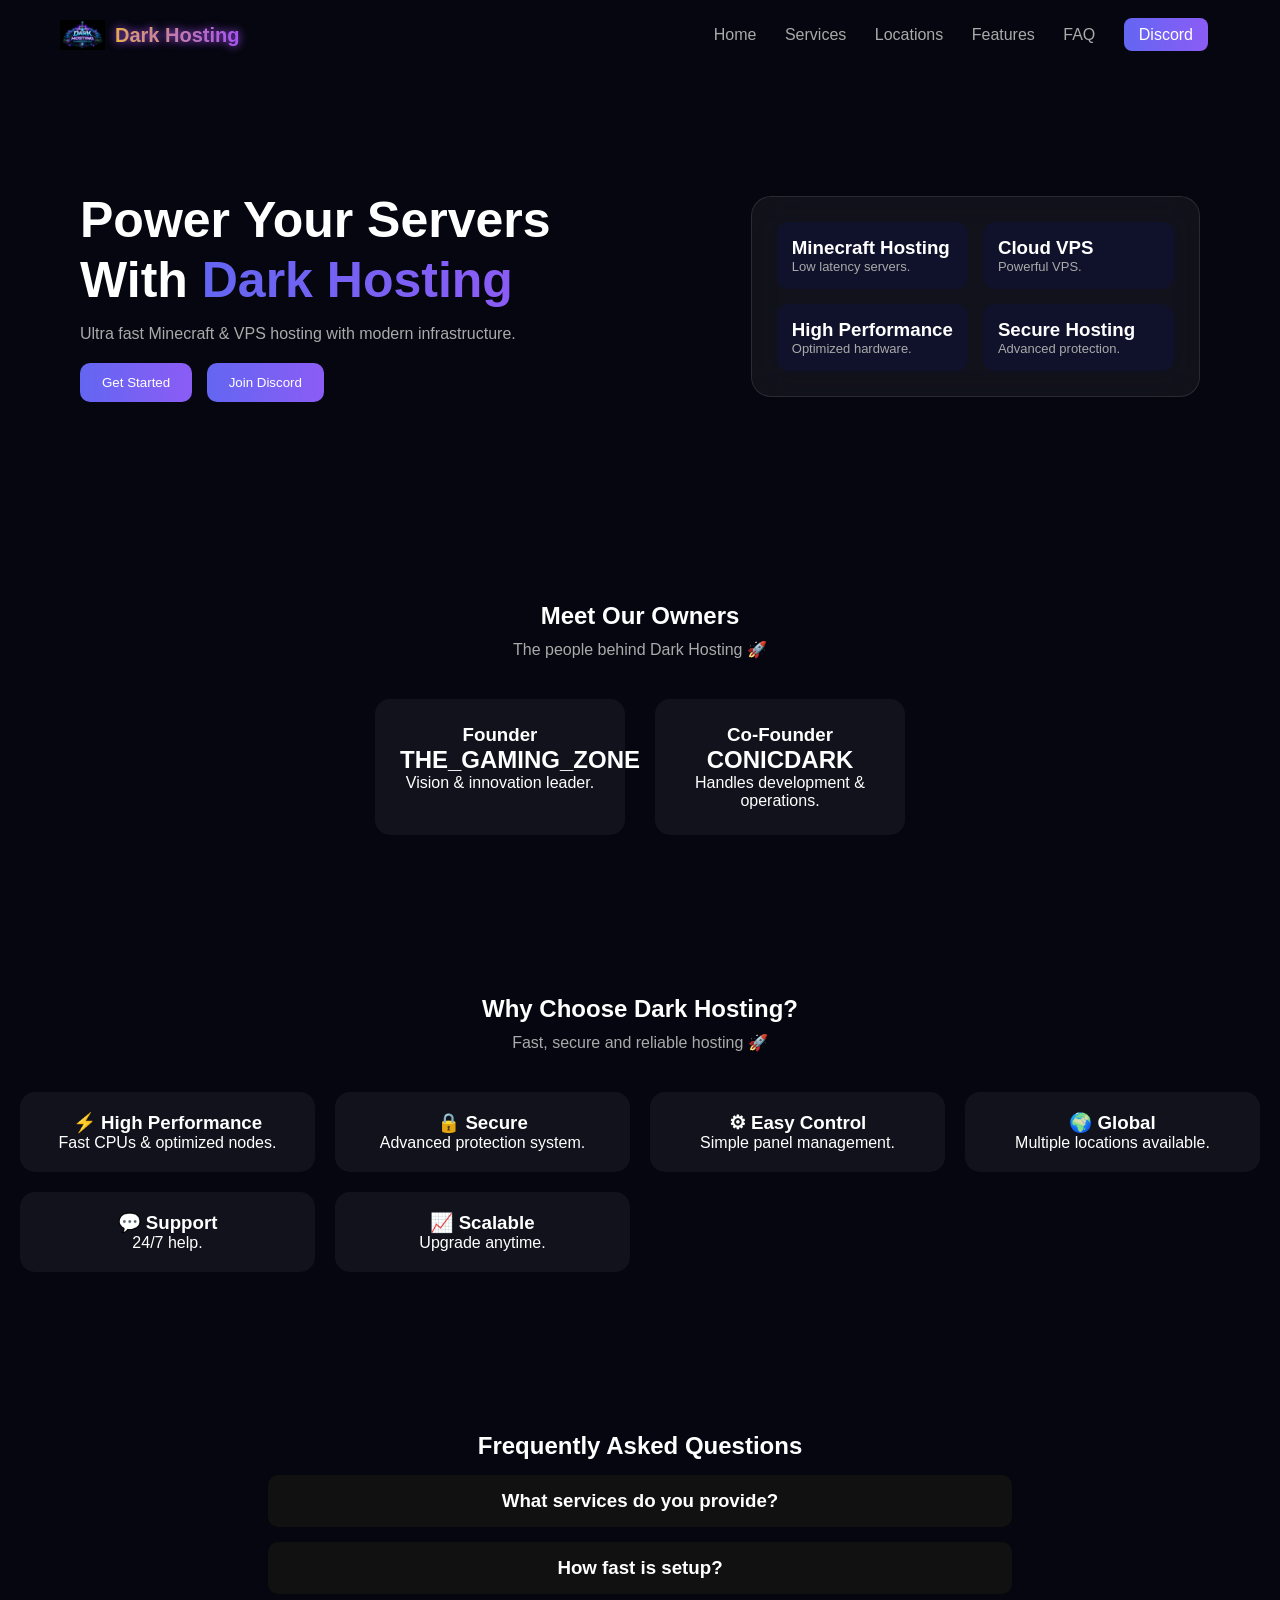
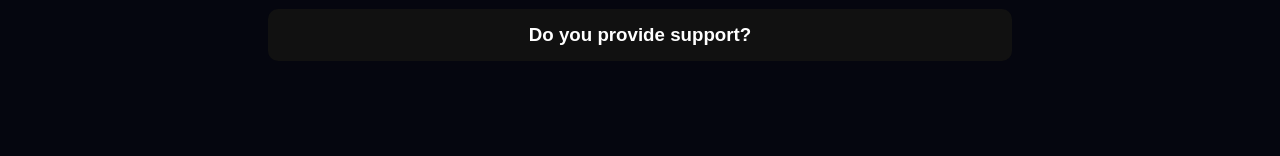
==== index.html @ d68a3a79 "Add files via upload" ====
<!DOCTYPE html>
<html lang="en">
<head>
<meta charset="UTF-8">
<meta name="viewport" content="width=device-width, initial-scale=1.0">
<title>Dark Hosting</title>

<link rel="stylesheet" href="style.css">
</head>
<body>

<div class="bg"></div>

<!-- NAVBAR -->
<header class="navbar">

  <div class="logo-box" onclick="goHome()">
    <img src="logo.png" class="logo-img">
    <span class="logo-text">Dark Hosting</span>
  </div>

  <nav>
    <a href="#">Home</a>
    <a href="services.html">Services</a>
    <a href="location.html">Locations</a>
    <a href="#features">Features</a>
    <a href="#faq">FAQ</a>
    <a href="https://discord.gg/Bnq87TZd" class="discord" target="_blank">Discord</a>
  </nav>

</header>

<!-- HERO -->
<section class="hero">

  <div class="hero-left">
    <h1>Power Your Servers<br>With <span>Dark Hosting</span></h1>
    <p>Ultra fast Minecraft & VPS hosting with modern infrastructure.</p>

    <div class="hero-buttons">
      <button class="primary">Get Started</button>
      <button class="primary" onclick="window.open('https://discord.gg/Bnq87TZd')">
  Join Discord
</button>
    </div>
  </div>

  <div class="hero-right">
    <div class="glass-card float">
      <div class="box"><h3>Minecraft Hosting</h3><p>Low latency servers.</p></div>
      <div class="box"><h3>Cloud VPS</h3><p>Powerful VPS.</p></div>
      <div class="box"><h3>High Performance</h3><p>Optimized hardware.</p></div>
      <div class="box"><h3>Secure Hosting</h3><p>Advanced protection.</p></div>
    </div>
  </div>

</section>

<!-- OWNERS -->
<section id="owners" class="owners">
  <h2>Meet Our Owners</h2>
  <p class="sub">The people behind Dark Hosting 🚀</p>

  <div class="owners-box">
    <div class="owner">
      <h3>Founder</h3>
      <h1>THE_GAMING_ZONE</h1>
      <p>Vision & innovation leader.</p>
    </div>

    <div class="owner">
      <h3>Co-Founder</h3>
      <h1>CONICDARK</h1>
      <p>Handles development & operations.</p>
    </div>
  </div>
</section>

<!-- FEATURES -->
<section id="features" class="features">
  <h2>Why Choose Dark Hosting?</h2>
  <p class="sub">Fast, secure and reliable hosting 🚀</p>

  <div class="feature-grid">
    <div class="fbox"><h3>⚡ High Performance</h3><p>Fast CPUs & optimized nodes.</p></div>
    <div class="fbox"><h3>🔒 Secure</h3><p>Advanced protection system.</p></div>
    <div class="fbox"><h3>⚙ Easy Control</h3><p>Simple panel management.</p></div>
    <div class="fbox"><h3>🌍 Global</h3><p>Multiple locations available.</p></div>
    <div class="fbox"><h3>💬 Support</h3><p>24/7 help.</p></div>
    <div class="fbox"><h3>📈 Scalable</h3><p>Upgrade anytime.</p></div>
  </div>
</section>

<!-- FAQ -->
<section id="faq" class="faq">
  <h2>Frequently Asked Questions</h2>

  <div class="faq-item" onclick="toggleFaq(this)">
    <h3>What services do you provide?</h3>
    <p>Minecraft hosting and VPS services.</p>
  </div>

  <div class="faq-item" onclick="toggleFaq(this)">
    <h3>How fast is setup?</h3>
    <p>Instant setup within seconds.</p>
  </div>

  <div class="faq-item" onclick="toggleFaq(this)">
    <h3>Do you provide support?</h3>
    <p>Yes, 24/7 support available.</p>
  </div>

</section>

<script src="script.js"></script>

</body>
</html>
---- style.css ----
*{
margin:0;
padding:0;
box-sizing:border-box;
}

body{
font-family:Inter,sans-serif;
background:#05060f;
color:white;
overflow-x:hidden;
}

/* BACKGROUND */
.bg{
position:fixed;
width:100%;
height:100%;
background:
radial-gradient(circle at 20% 30%, #6366f1),
radial-gradient(circle at 80% 20%, #8b5cf6);
filter:blur(120px);
opacity:0.3;
animation:bgMove 8s infinite alternate;
z-index:-1;
}

@keyframes bgMove{
0%{transform:translateY(0)}
100%{transform:translateY(-60px)}
}

/* NAVBAR */
.navbar{
display:flex;
justify-content:space-between;
align-items:center;
padding:20px 60px;
}

.logo-box{
display:flex;
align-items:center;
cursor:pointer;
}

.logo-img{
width:45px;
margin-right:10px;
}

.logo-text{
font-size:20px;
font-weight:700;
background:linear-gradient(90deg,#facc15,#a855f7);
-webkit-background-clip:text;
color:transparent;
text-shadow:0 0 10px #a855f7;
}

nav a{
margin:0 12px;
color:#aaa;
text-decoration:none;
transition:0.3s;
}

nav a:hover{
color:white;
}

.discord{
background:linear-gradient(90deg,#6366f1,#8b5cf6);
padding:8px 15px;
border-radius:8px;
color:white;
}

/* HERO */
.hero{
display:flex;
justify-content:space-between;
align-items:center;
padding:120px 80px;
gap:40px;
}

.hero-left{
max-width:500px;
}

.hero-left h1{
font-size:50px;
line-height:1.2;
}

.hero-left span{
background:linear-gradient(90deg,#6366f1,#8b5cf6);
-webkit-background-clip:text;
color:transparent;
}

.hero-left p{
margin:15px 0;
color:#aaa;
}

/* BUTTONS */
.hero-buttons{
margin-top:20px;
}

.primary{
background:linear-gradient(90deg,#6366f1,#8b5cf6);
border:none;
padding:12px 22px;
border-radius:10px;
margin-right:10px;
color:white;
cursor:pointer;
transition:0.3s;
}

.primary:hover{
transform:scale(1.05);
box-shadow:0 0 15px #6366f1;
}

.secondary{
border:1px solid #444;
padding:12px 22px;
border-radius:10px;
background:none;
color:white;
cursor:pointer;
}

/* GLASS CARD */
.hero-right{
display:flex;
justify-content:center;
}

.glass-card{
display:grid;
grid-template-columns:1fr 1fr;
gap:15px;
background:rgba(255,255,255,0.05);
backdrop-filter:blur(20px);
padding:25px;
border-radius:20px;
border:1px solid rgba(255,255,255,0.1);
}

/* FLOAT */
.float{
animation:float 4s ease-in-out infinite;
}

@keyframes float{
0%{transform:translateY(0)}
50%{transform:translateY(-15px)}
100%{transform:translateY(0)}
}

/* BOX */
.box{
background:#0f122a;
padding:15px;
border-radius:12px;
transition:0.3s;
}

.box:hover{
transform:translateY(-5px) scale(1.05);
box-shadow:0 0 20px rgba(99,102,241,0.4);
}

.box p{
font-size:13px;
color:#aaa;
}

/* OWNERS */
.owners{
text-align:center;
padding:80px 20px;
}

.sub{
color:#aaa;
margin-top:10px;
}

.owners-box{
display:flex;
justify-content:center;
gap:30px;
margin-top:40px;
flex-wrap:wrap;
}

.owner{
background:rgba(255,255,255,0.05);
padding:25px;
border-radius:15px;
width:250px;
transition:0.3s;
}

.owner:hover{
transform:translateY(-8px);
box-shadow:0 0 20px #6366f1;
}

/* FEATURES */
.features{
text-align:center;
padding:80px 20px;
}

.feature-grid{
display:grid;
grid-template-columns:repeat(auto-fit,minmax(250px,1fr));
gap:20px;
margin-top:40px;
}

.fbox{
background:rgba(255,255,255,0.05);
padding:20px;
border-radius:15px;
transition:0.3s;
}

.fbox:hover{
transform:translateY(-5px);
box-shadow:0 0 20px #6366f1;
}

/* FAQ */
.faq{
text-align:center;
padding:80px 20px;
}

.faq-item{
background:#111;
margin:15px auto;
padding:15px;
width:60%;
border-radius:10px;
cursor:pointer;
transition:0.3s;
}

.faq-item:hover{
background:#1a1a2e;
}

.faq-item p{
display:none;
margin-top:10px;
color:#aaa;
}

/* PRICING */
.pricing{
text-align:center;
padding:80px 20px;
}

.pricing-grid{
display:grid;
grid-template-columns:repeat(auto-fit,minmax(220px,1fr));
gap:20px;
margin-top:40px;
}

.plan{
background:rgba(255,255,255,0.05);
padding:25px;
border-radius:15px;
transition:0.3s;
}

.plan:hover{
transform:translateY(-8px);
box-shadow:0 0 25px #6366f1;
}

.plan h1{
margin:10px 0;
}

.plan ul{
list-style:none;
margin:15px 0;
}

.plan li{
margin:6px 0;
color:#aaa;
}

.popular{
border:2px solid #6366f1;
}
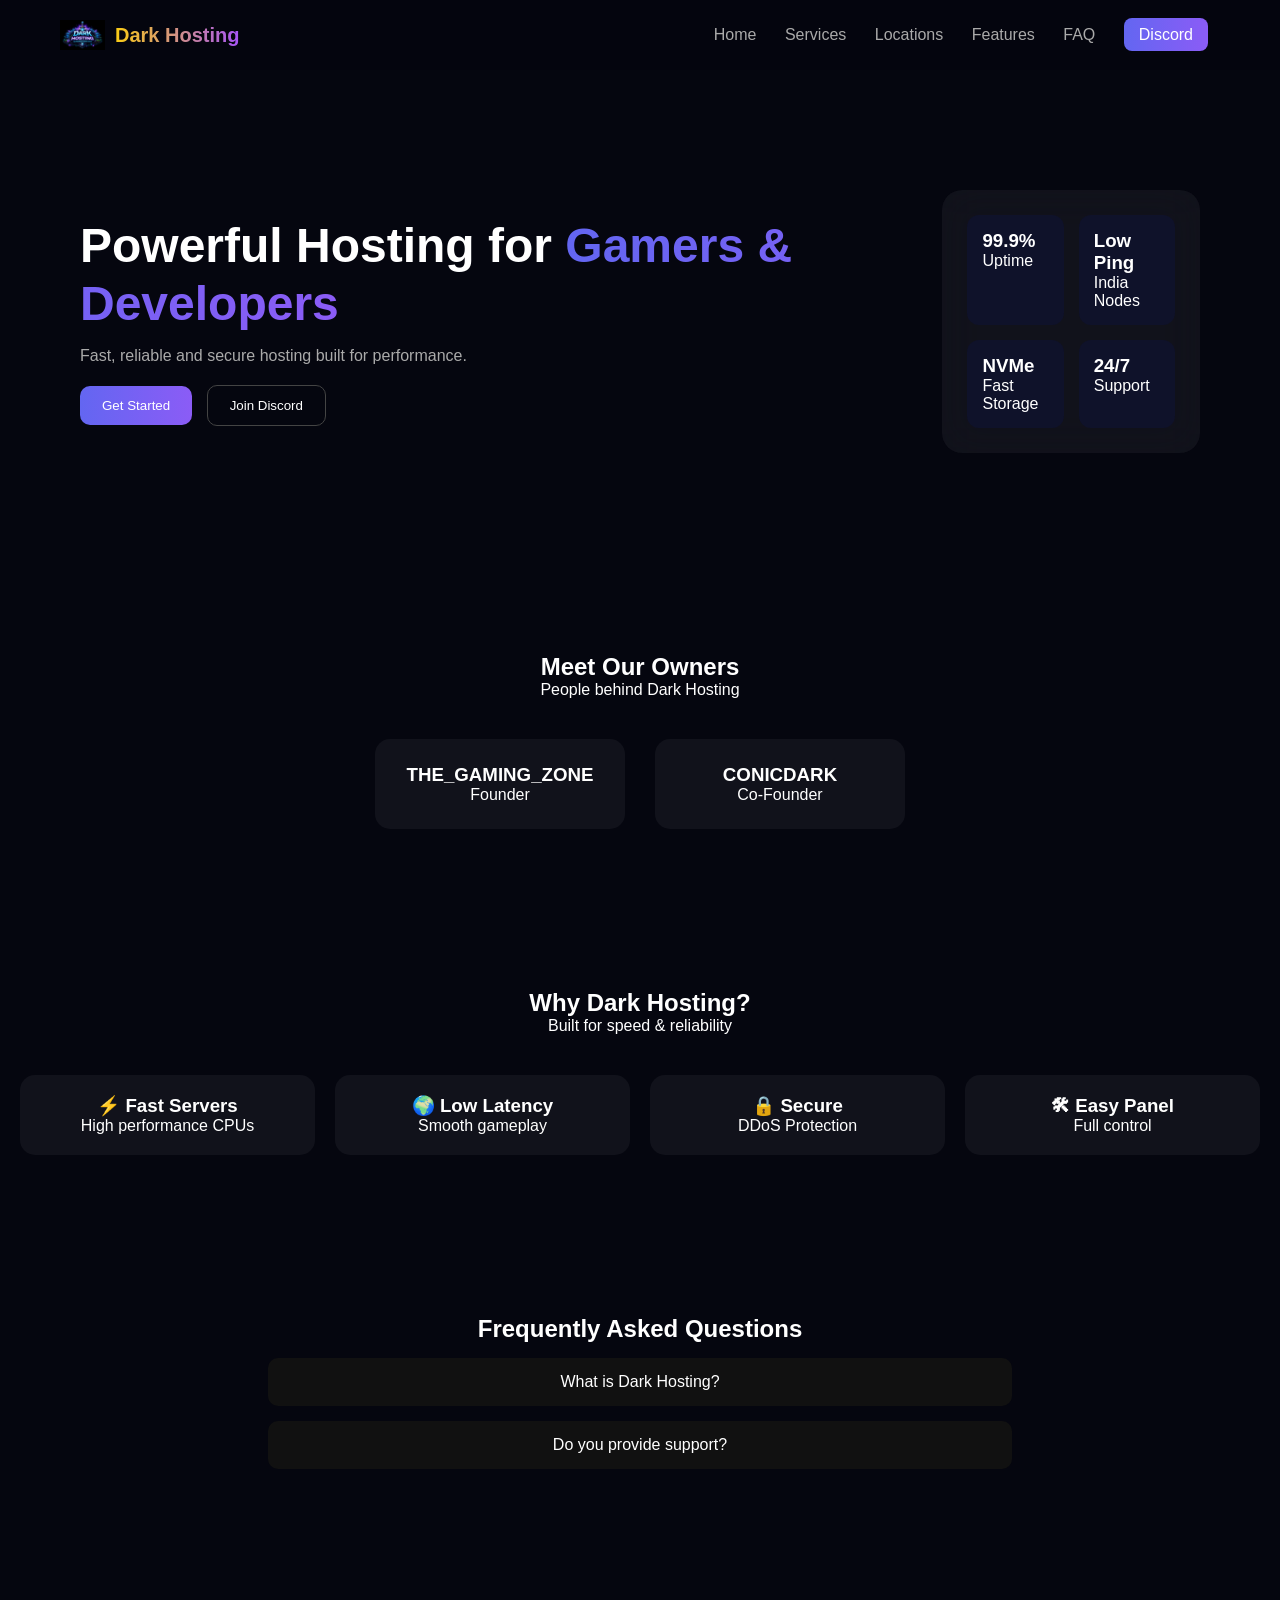
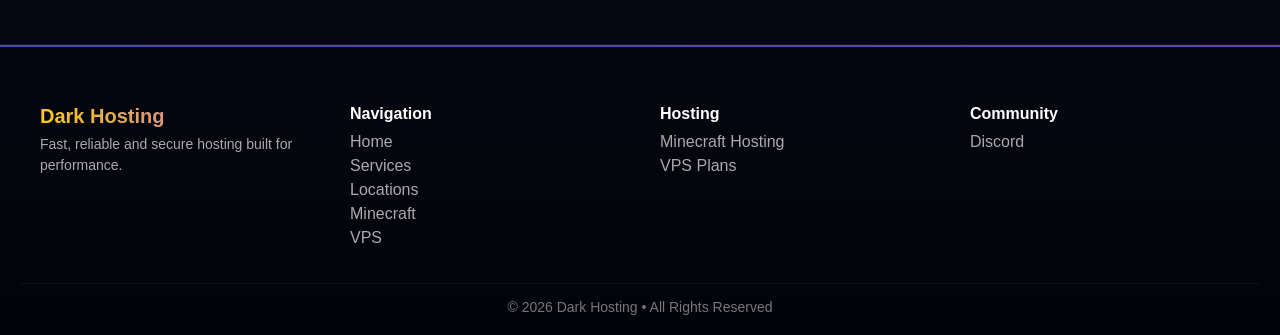
==== commit 61c90d53: "Add files via upload" ====
--- a/index.html
+++ b/index.html
@@ -6,6 +6,111 @@
 <title>Dark Hosting</title>
 
 <link rel="stylesheet" href="style.css">
+
+<style>
+
+/* NAVBAR FIX + BLUR */
+.navbar{
+position:sticky;
+top:0;
+backdrop-filter:blur(10px);
+background:rgba(5,6,15,0.7);
+z-index:1000;
+}
+
+/* HERO EXTRA */
+.hero-left h1{
+animation:fadeUp 1s ease forwards;
+}
+
+.hero-left p{
+animation:fadeUp 1.3s ease forwards;
+}
+
+/* BUTTON ANIMATION */
+.primary:hover{
+transform:translateY(-3px) scale(1.05);
+box-shadow:0 0 25px #6366f1;
+}
+
+/* SCROLL ANIMATION */
+.reveal{
+opacity:0;
+transform:translateY(60px);
+transition:all 0.8s ease;
+}
+
+.reveal.show{
+opacity:1;
+transform:translateY(0);
+}
+
+/* CARD HOVER */
+.owner, .fbox{
+transition:0.4s;
+}
+
+.owner:hover, .fbox:hover{
+transform:translateY(-10px) scale(1.03);
+box-shadow:0 0 30px #6366f1;
+}
+
+/* FADE KEYFRAME */
+@keyframes fadeUp{
+from{opacity:0;transform:translateY(40px)}
+to{opacity:1;transform:translateY(0)}
+}
+
+/* ===== FOOTER (NEW FIXED) ===== */
+.footer{
+margin-top:80px;
+padding:60px 20px 20px;
+background:linear-gradient(180deg,#05060f,#02030a);
+border-top:1px solid rgba(255,255,255,0.08);
+}
+
+.footer-container{
+max-width:1200px;
+margin:0 auto;
+display:grid;
+grid-template-columns:repeat(auto-fit,minmax(220px,1fr));
+gap:40px;
+}
+
+.footer-box h3{
+margin-bottom:10px;
+}
+
+.footer-box p{
+color:#aaa;
+font-size:14px;
+margin:6px 0;
+}
+
+.footer-box a{
+display:block;
+color:#aaa;
+text-decoration:none;
+margin:6px 0;
+transition:0.3s;
+}
+
+.footer-box a:hover{
+color:white;
+transform:translateX(5px);
+}
+
+.footer-bottom{
+text-align:center;
+margin-top:30px;
+padding-top:15px;
+border-top:1px solid rgba(255,255,255,0.05);
+color:#777;
+font-size:14px;
+}
+
+</style>
+
 </head>
 <body>
 
@@ -13,8 +118,7 @@
 
 <!-- NAVBAR -->
 <header class="navbar">
-
-  <div class="logo-box" onclick="goHome()">
+  <div class="logo-box" onclick="location.reload()">
     <img src="logo.png" class="logo-img">
     <span class="logo-text">Dark Hosting</span>
   </div>
@@ -27,92 +131,142 @@
     <a href="#faq">FAQ</a>
     <a href="https://discord.gg/Bnq87TZd" class="discord" target="_blank">Discord</a>
   </nav>
-
 </header>
 
 <!-- HERO -->
-<section class="hero">
+<section class="hero reveal">
 
   <div class="hero-left">
-    <h1>Power Your Servers<br>With <span>Dark Hosting</span></h1>
-    <p>Ultra fast Minecraft & VPS hosting with modern infrastructure.</p>
+    <h1>Powerful Hosting for <span>Gamers & Developers</span></h1>
+    <p>Fast, reliable and secure hosting built for performance.</p>
 
     <div class="hero-buttons">
-      <button class="primary">Get Started</button>
-      <button class="primary" onclick="window.open('https://discord.gg/Bnq87TZd')">
-  Join Discord
-</button>
-    </div>
-  </div>
-
-  <div class="hero-right">
-    <div class="glass-card float">
-      <div class="box"><h3>Minecraft Hosting</h3><p>Low latency servers.</p></div>
-      <div class="box"><h3>Cloud VPS</h3><p>Powerful VPS.</p></div>
-      <div class="box"><h3>High Performance</h3><p>Optimized hardware.</p></div>
-      <div class="box"><h3>Secure Hosting</h3><p>Advanced protection.</p></div>
+      <button class="primary" onclick="location.href='services.html'">
+        Get Started
+      </button>
+      <button class="secondary" onclick="window.open('https://discord.gg/Bnq87TZd')">
+        Join Discord
+      </button>
+    </div>
+  </div>
+
+  <div class="hero-right float">
+    <div class="glass-card">
+      <div class="box"><h3>99.9%</h3><p>Uptime</p></div>
+      <div class="box"><h3>Low Ping</h3><p>India Nodes</p></div>
+      <div class="box"><h3>NVMe</h3><p>Fast Storage</p></div>
+      <div class="box"><h3>24/7</h3><p>Support</p></div>
     </div>
   </div>
 
 </section>
 
 <!-- OWNERS -->
-<section id="owners" class="owners">
+<section class="owners reveal">
   <h2>Meet Our Owners</h2>
-  <p class="sub">The people behind Dark Hosting 🚀</p>
+  <p class="sub">People behind Dark Hosting</p>
 
   <div class="owners-box">
     <div class="owner">
-      <h3>Founder</h3>
-      <h1>THE_GAMING_ZONE</h1>
-      <p>Vision & innovation leader.</p>
+      <h3>THE_GAMING_ZONE</h3>
+      <p>Founder</p>
     </div>
 
     <div class="owner">
-      <h3>Co-Founder</h3>
-      <h1>CONICDARK</h1>
-      <p>Handles development & operations.</p>
+      <h3>CONICDARK</h3>
+      <p>Co-Founder</p>
     </div>
   </div>
 </section>
 
 <!-- FEATURES -->
-<section id="features" class="features">
-  <h2>Why Choose Dark Hosting?</h2>
-  <p class="sub">Fast, secure and reliable hosting 🚀</p>
+<section class="features reveal" id="features">
+  <h2>Why Dark Hosting?</h2>
+  <p class="sub">Built for speed & reliability</p>
 
   <div class="feature-grid">
-    <div class="fbox"><h3>⚡ High Performance</h3><p>Fast CPUs & optimized nodes.</p></div>
-    <div class="fbox"><h3>🔒 Secure</h3><p>Advanced protection system.</p></div>
-    <div class="fbox"><h3>⚙ Easy Control</h3><p>Simple panel management.</p></div>
-    <div class="fbox"><h3>🌍 Global</h3><p>Multiple locations available.</p></div>
-    <div class="fbox"><h3>💬 Support</h3><p>24/7 help.</p></div>
-    <div class="fbox"><h3>📈 Scalable</h3><p>Upgrade anytime.</p></div>
+    <div class="fbox"><h3>⚡ Fast Servers</h3><p>High performance CPUs</p></div>
+    <div class="fbox"><h3>🌍 Low Latency</h3><p>Smooth gameplay</p></div>
+    <div class="fbox"><h3>🔒 Secure</h3><p>DDoS Protection</p></div>
+    <div class="fbox"><h3>🛠 Easy Panel</h3><p>Full control</p></div>
   </div>
 </section>
 
 <!-- FAQ -->
-<section id="faq" class="faq">
+<section class="faq reveal" id="faq">
   <h2>Frequently Asked Questions</h2>
 
-  <div class="faq-item" onclick="toggleFaq(this)">
-    <h3>What services do you provide?</h3>
-    <p>Minecraft hosting and VPS services.</p>
-  </div>
-
-  <div class="faq-item" onclick="toggleFaq(this)">
-    <h3>How fast is setup?</h3>
-    <p>Instant setup within seconds.</p>
-  </div>
-
-  <div class="faq-item" onclick="toggleFaq(this)">
-    <h3>Do you provide support?</h3>
-    <p>Yes, 24/7 support available.</p>
-  </div>
-
-</section>
-
-<script src="script.js"></script>
+  <div class="faq-item" onclick="toggleFAQ(this)">
+    What is Dark Hosting?
+    <p>We provide high performance hosting services.</p>
+  </div>
+
+  <div class="faq-item" onclick="toggleFAQ(this)">
+    Do you provide support?
+    <p>Yes, 24/7 support via Discord.</p>
+  </div>
+
+</section>
+
+<!-- ✅ ONLY UPDATED FOOTER -->
+<footer class="footer">
+  <div class="footer-container">
+
+    <div class="footer-box">
+      <h2 class="logo-text">Dark Hosting</h2>
+      <p>Fast, reliable and secure hosting built for performance.</p>
+    </div>
+
+    <div class="footer-box">
+      <h3>Navigation</h3>
+      <a href="index.html">Home</a>
+      <a href="services.html">Services</a>
+      <a href="location.html">Locations</a>
+      <a href="minecraft.html">Minecraft</a>
+      <a href="vps.html">VPS</a>
+    </div>
+
+    <div class="footer-box">
+      <h3>Hosting</h3>
+      <a href="minecraft.html">Minecraft Hosting</a>
+      <a href="vps.html">VPS Plans</a>
+    </div>
+
+    <div class="footer-box">
+      <h3>Community</h3>
+      <a href="https://discord.gg/Bnq87TZd" target="_blank">Discord</a>
+    </div>
+
+  </div>
+
+  <div class="footer-bottom">
+    © 2026 Dark Hosting • All Rights Reserved
+  </div>
+</footer>
+
+<!-- SCRIPT -->
+<script>
+
+/* FAQ */
+function toggleFAQ(el){
+  let p = el.querySelector("p");
+  p.style.display = p.style.display === "block" ? "none" : "block";
+}
+
+/* SCROLL ANIMATION */
+const observer = new IntersectionObserver(entries=>{
+  entries.forEach(entry=>{
+    if(entry.isIntersecting){
+      entry.target.classList.add("show");
+    }
+  });
+});
+
+document.querySelectorAll('.reveal').forEach(el=>{
+  observer.observe(el);
+});
+
+</script>
 
 </body>
 </html>
--- a/style.css
+++ b/style.css
@@ -8,7 +8,6 @@
 font-family:Inter,sans-serif;
 background:#05060f;
 color:white;
-overflow-x:hidden;
 }
 
 /* BACKGROUND */
@@ -36,6 +35,11 @@
 justify-content:space-between;
 align-items:center;
 padding:20px 60px;
+position:sticky;
+top:0;
+background:rgba(5,6,15,0.7);
+backdrop-filter:blur(10px);
+z-index:1000;
 }
 
 .logo-box{
@@ -55,18 +59,32 @@
 background:linear-gradient(90deg,#facc15,#a855f7);
 -webkit-background-clip:text;
 color:transparent;
-text-shadow:0 0 10px #a855f7;
 }
 
 nav a{
 margin:0 12px;
 color:#aaa;
 text-decoration:none;
+position:relative;
+}
+
+nav a:hover{
+color:white;
+}
+
+nav a::after{
+content:"";
+position:absolute;
+left:0;
+bottom:-4px;
+width:0%;
+height:2px;
+background:linear-gradient(90deg,#6366f1,#8b5cf6);
 transition:0.3s;
 }
 
-nav a:hover{
-color:white;
+nav a:hover::after{
+width:100%;
 }
 
 .discord{
@@ -85,13 +103,10 @@
 gap:40px;
 }
 
-.hero-left{
-max-width:500px;
-}
-
 .hero-left h1{
-font-size:50px;
+font-size:48px;
 line-height:1.2;
+animation:fadeUp 1s ease forwards;
 }
 
 .hero-left span{
@@ -103,11 +118,12 @@
 .hero-left p{
 margin:15px 0;
 color:#aaa;
-}
-
-/* BUTTONS */
+animation:fadeUp 1.3s ease forwards;
+}
+
 .hero-buttons{
 margin-top:20px;
+animation:fadeUp 1.5s ease forwards;
 }
 
 .primary{
@@ -122,8 +138,8 @@
 }
 
 .primary:hover{
-transform:scale(1.05);
-box-shadow:0 0 15px #6366f1;
+transform:translateY(-3px) scale(1.05);
+box-shadow:0 0 25px #6366f1;
 }
 
 .secondary{
@@ -135,12 +151,7 @@
 cursor:pointer;
 }
 
-/* GLASS CARD */
-.hero-right{
-display:flex;
-justify-content:center;
-}
-
+/* CARD */
 .glass-card{
 display:grid;
 grid-template-columns:1fr 1fr;
@@ -149,21 +160,8 @@
 backdrop-filter:blur(20px);
 padding:25px;
 border-radius:20px;
-border:1px solid rgba(255,255,255,0.1);
-}
-
-/* FLOAT */
-.float{
-animation:float 4s ease-in-out infinite;
-}
-
-@keyframes float{
-0%{transform:translateY(0)}
-50%{transform:translateY(-15px)}
-100%{transform:translateY(0)}
-}
-
-/* BOX */
+}
+
 .box{
 background:#0f122a;
 padding:15px;
@@ -172,24 +170,14 @@
 }
 
 .box:hover{
-transform:translateY(-5px) scale(1.05);
-box-shadow:0 0 20px rgba(99,102,241,0.4);
-}
-
-.box p{
-font-size:13px;
-color:#aaa;
+transform:translateY(-8px) scale(1.03);
+box-shadow:0 0 25px rgba(99,102,241,0.4);
 }
 
 /* OWNERS */
 .owners{
 text-align:center;
 padding:80px 20px;
-}
-
-.sub{
-color:#aaa;
-margin-top:10px;
 }
 
 .owners-box{
@@ -205,12 +193,12 @@
 padding:25px;
 border-radius:15px;
 width:250px;
-transition:0.3s;
+transition:0.4s;
 }
 
 .owner:hover{
-transform:translateY(-8px);
-box-shadow:0 0 20px #6366f1;
+transform:translateY(-10px);
+box-shadow:0 0 30px #6366f1;
 }
 
 /* FEATURES */
@@ -230,12 +218,12 @@
 background:rgba(255,255,255,0.05);
 padding:20px;
 border-radius:15px;
-transition:0.3s;
+transition:0.4s;
 }
 
 .fbox:hover{
-transform:translateY(-5px);
-box-shadow:0 0 20px #6366f1;
+transform:translateY(-10px);
+box-shadow:0 0 30px #6366f1;
 }
 
 /* FAQ */
@@ -251,11 +239,6 @@
 width:60%;
 border-radius:10px;
 cursor:pointer;
-transition:0.3s;
-}
-
-.faq-item:hover{
-background:#1a1a2e;
 }
 
 .faq-item p{
@@ -264,45 +247,69 @@
 color:#aaa;
 }
 
-/* PRICING */
-.pricing{
-text-align:center;
-padding:80px 20px;
-}
-
-.pricing-grid{
+/* ===== 💎 PRO FOOTER ===== */
+.footer{
+margin-top:80px;
+padding:70px 20px 20px;
+background:linear-gradient(180deg,#05060f,#02030a);
+border-top:1px solid rgba(255,255,255,0.08);
+position:relative;
+}
+
+.footer::before{
+content:"";
+position:absolute;
+top:0;
+left:0;
+width:100%;
+height:2px;
+background:linear-gradient(90deg,#6366f1,#8b5cf6);
+opacity:0.7;
+}
+
+.footer-container{
+max-width:1200px;
+margin:0 auto;
 display:grid;
 grid-template-columns:repeat(auto-fit,minmax(220px,1fr));
-gap:20px;
+gap:40px;
+}
+
+.footer-box h3{
+margin-bottom:12px;
+font-size:16px;
+}
+
+.footer-box p{
+color:#aaa;
+font-size:14px;
+line-height:1.5;
+}
+
+.footer-box a{
+display:block;
+color:#aaa;
+text-decoration:none;
+margin:6px 0;
+transition:0.3s;
+}
+
+.footer-box a:hover{
+color:white;
+transform:translateX(6px);
+}
+
+.footer-bottom{
+text-align:center;
 margin-top:40px;
-}
-
-.plan{
-background:rgba(255,255,255,0.05);
-padding:25px;
-border-radius:15px;
-transition:0.3s;
-}
-
-.plan:hover{
-transform:translateY(-8px);
-box-shadow:0 0 25px #6366f1;
-}
-
-.plan h1{
-margin:10px 0;
-}
-
-.plan ul{
-list-style:none;
-margin:15px 0;
-}
-
-.plan li{
-margin:6px 0;
-color:#aaa;
-}
-
-.popular{
-border:2px solid #6366f1;
-}+padding-top:15px;
+border-top:1px solid rgba(255,255,255,0.05);
+color:#777;
+font-size:13px;
+}
+
+/* ANIMATION */
+@keyframes fadeUp{
+from{opacity:0;transform:translateY(40px)}
+to{opacity:1;transform:translateY(0)}
+}
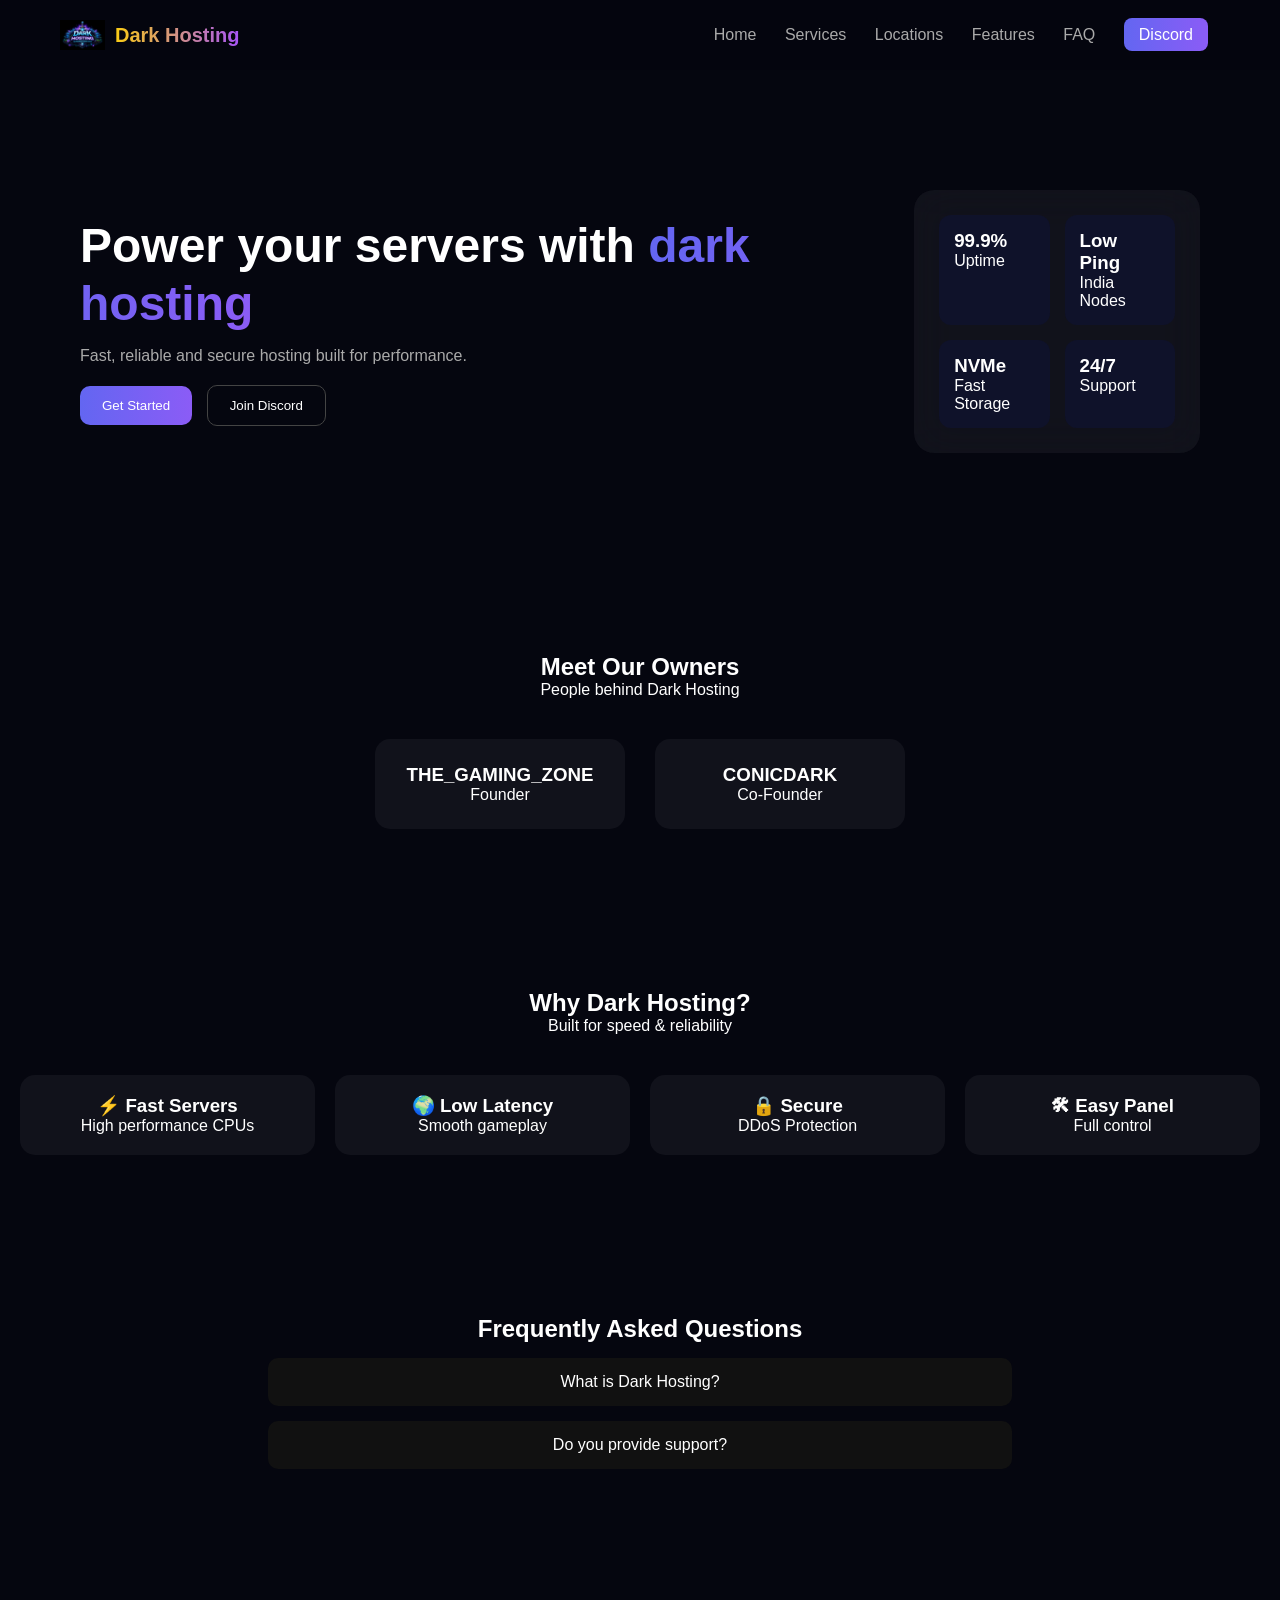
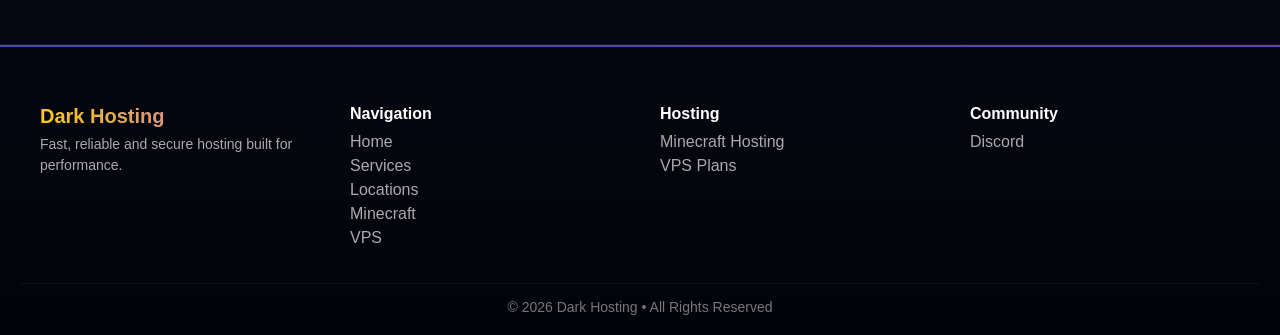
==== commit 8df606df: "Add initial HTML structure for Dark Hosting" ====
--- a/index.html
+++ b/index.html
@@ -137,7 +137,8 @@
 <section class="hero reveal">
 
   <div class="hero-left">
-    <h1>Powerful Hosting for <span>Gamers & Developers</span></h1>
+    <h1>Power your servers with
+<span>dark hosting</span></h1>
     <p>Fast, reliable and secure hosting built for performance.</p>
 
     <div class="hero-buttons">
@@ -269,4 +270,5 @@
 </script>
 
 </body>
-</html>
+        </html>
+        
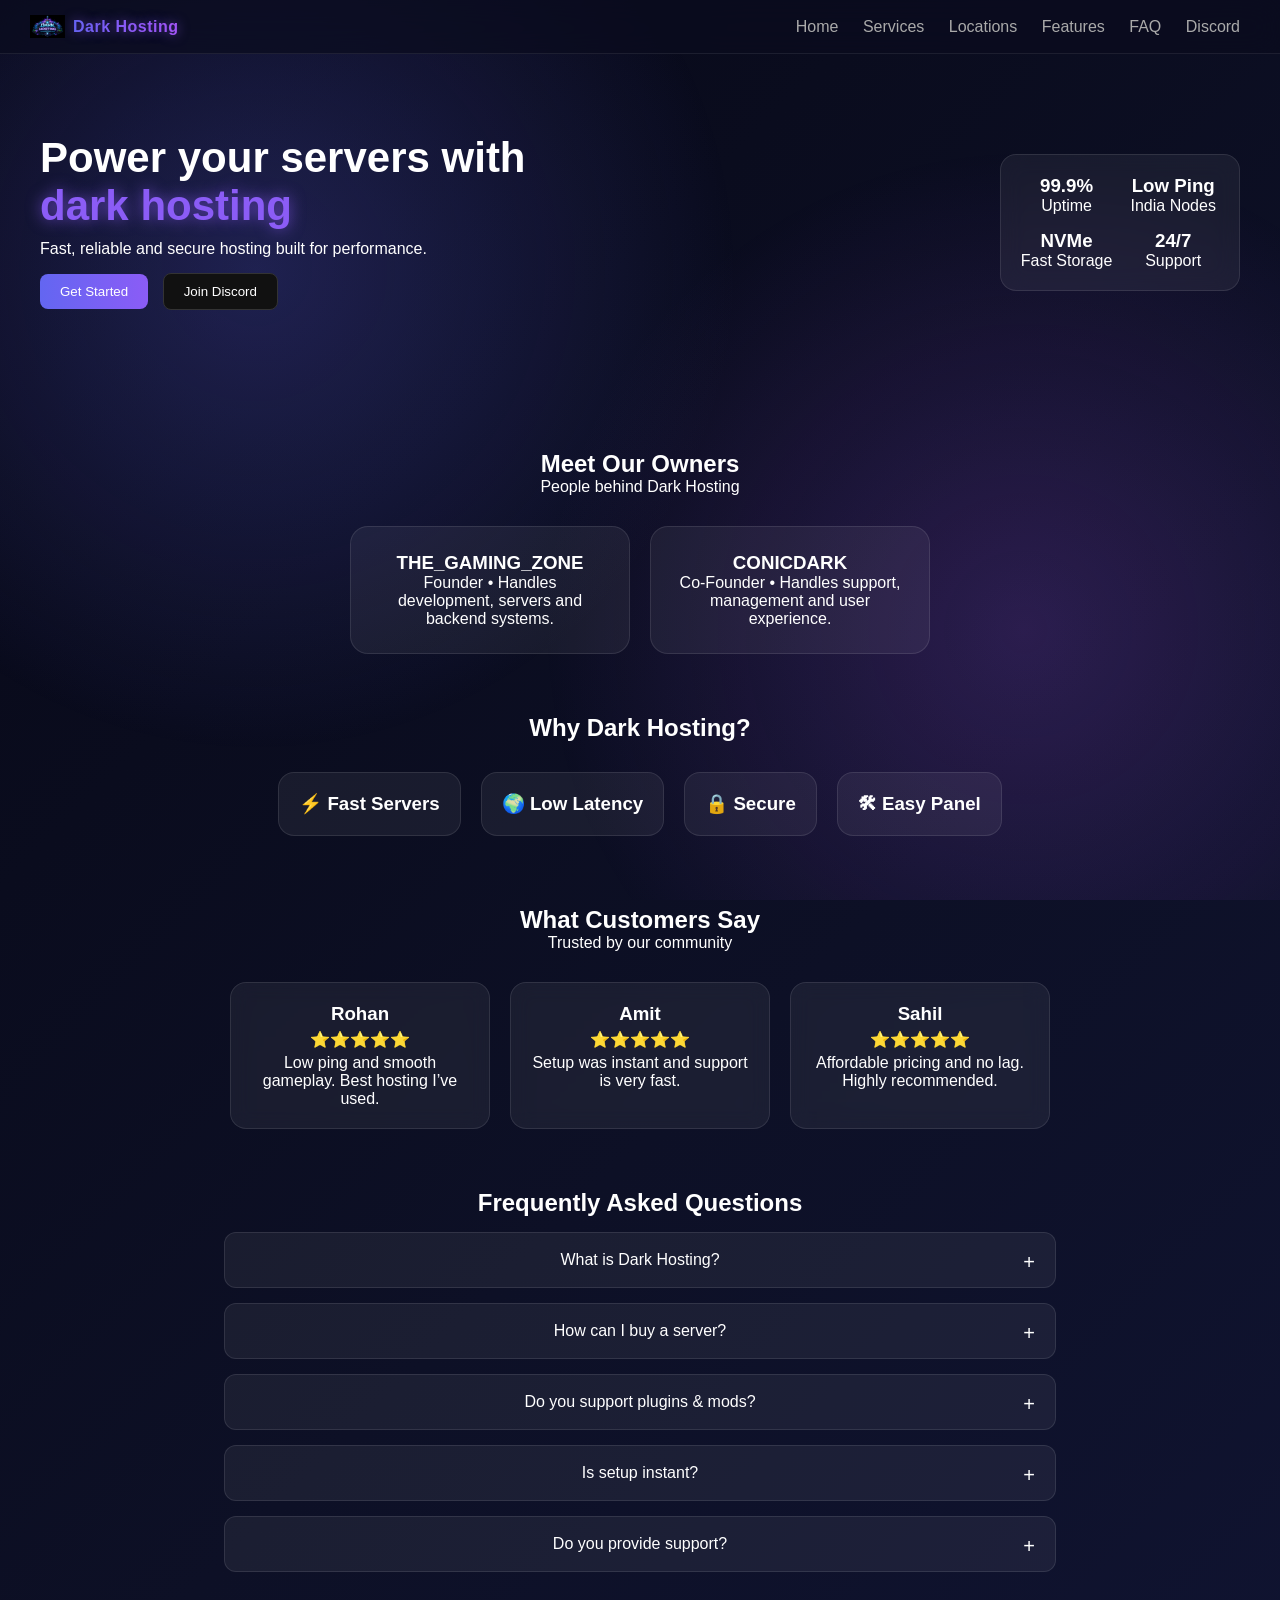
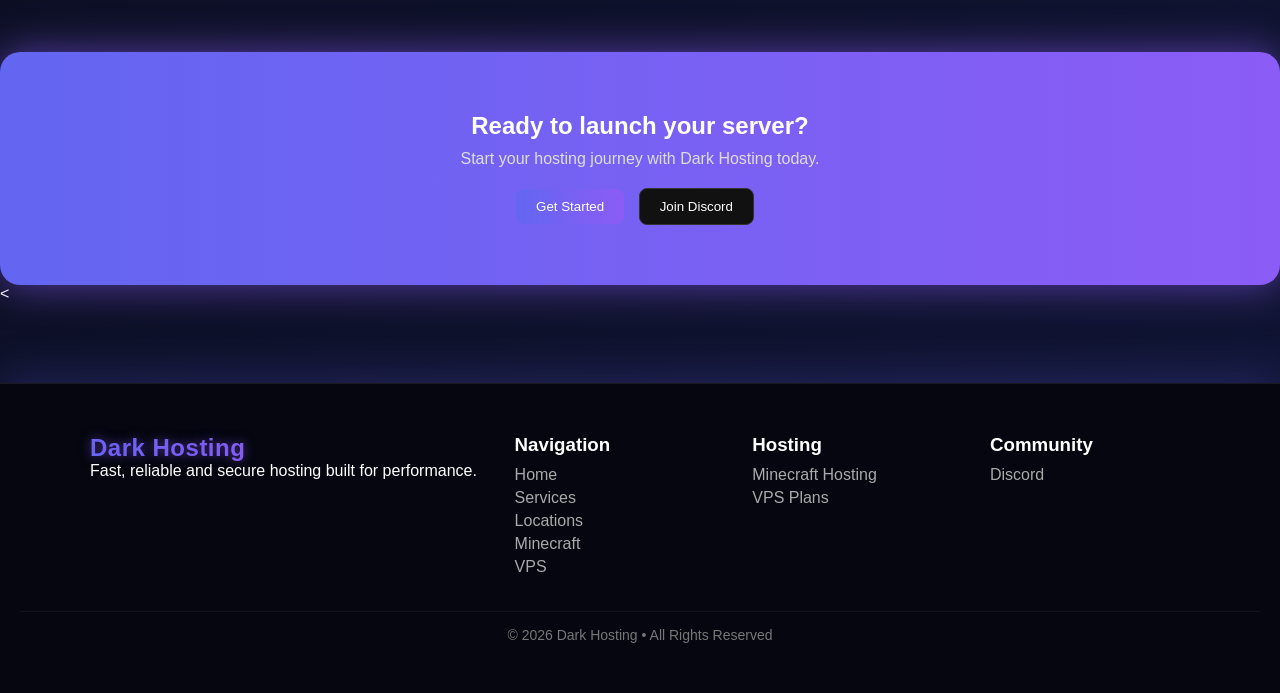
==== commit 52e0d5b0: "Create index.html" ====
--- a/index.html
+++ b/index.html
@@ -8,107 +8,14 @@
 <link rel="stylesheet" href="style.css">
 
 <style>
-
-/* NAVBAR FIX + BLUR */
-.navbar{
-position:sticky;
-top:0;
-backdrop-filter:blur(10px);
-background:rgba(5,6,15,0.7);
-z-index:1000;
+.logo-text{
+font-weight:700;
+background:linear-gradient(90deg,#6366f1,#8b5cf6,#a855f7);
+-webkit-background-clip:text;
+-webkit-text-fill-color:transparent;
+letter-spacing:0.5px;
+text-shadow:0 0 12px rgba(139,92,246,0.6);
 }
-
-/* HERO EXTRA */
-.hero-left h1{
-animation:fadeUp 1s ease forwards;
-}
-
-.hero-left p{
-animation:fadeUp 1.3s ease forwards;
-}
-
-/* BUTTON ANIMATION */
-.primary:hover{
-transform:translateY(-3px) scale(1.05);
-box-shadow:0 0 25px #6366f1;
-}
-
-/* SCROLL ANIMATION */
-.reveal{
-opacity:0;
-transform:translateY(60px);
-transition:all 0.8s ease;
-}
-
-.reveal.show{
-opacity:1;
-transform:translateY(0);
-}
-
-/* CARD HOVER */
-.owner, .fbox{
-transition:0.4s;
-}
-
-.owner:hover, .fbox:hover{
-transform:translateY(-10px) scale(1.03);
-box-shadow:0 0 30px #6366f1;
-}
-
-/* FADE KEYFRAME */
-@keyframes fadeUp{
-from{opacity:0;transform:translateY(40px)}
-to{opacity:1;transform:translateY(0)}
-}
-
-/* ===== FOOTER (NEW FIXED) ===== */
-.footer{
-margin-top:80px;
-padding:60px 20px 20px;
-background:linear-gradient(180deg,#05060f,#02030a);
-border-top:1px solid rgba(255,255,255,0.08);
-}
-
-.footer-container{
-max-width:1200px;
-margin:0 auto;
-display:grid;
-grid-template-columns:repeat(auto-fit,minmax(220px,1fr));
-gap:40px;
-}
-
-.footer-box h3{
-margin-bottom:10px;
-}
-
-.footer-box p{
-color:#aaa;
-font-size:14px;
-margin:6px 0;
-}
-
-.footer-box a{
-display:block;
-color:#aaa;
-text-decoration:none;
-margin:6px 0;
-transition:0.3s;
-}
-
-.footer-box a:hover{
-color:white;
-transform:translateX(5px);
-}
-
-.footer-bottom{
-text-align:center;
-margin-top:30px;
-padding-top:15px;
-border-top:1px solid rgba(255,255,255,0.05);
-color:#777;
-font-size:14px;
-}
-
 </style>
 
 </head>
@@ -129,29 +36,23 @@
     <a href="location.html">Locations</a>
     <a href="#features">Features</a>
     <a href="#faq">FAQ</a>
-    <a href="https://discord.gg/Bnq87TZd" class="discord" target="_blank">Discord</a>
+    <a href="https://discord.gg/Bnq87TZd" target="_blank">Discord</a>
   </nav>
 </header>
 
 <!-- HERO -->
 <section class="hero reveal">
-
   <div class="hero-left">
-    <h1>Power your servers with
-<span>dark hosting</span></h1>
+    <h1>Power your servers with <span>dark hosting</span></h1>
     <p>Fast, reliable and secure hosting built for performance.</p>
 
     <div class="hero-buttons">
-      <button class="primary" onclick="location.href='services.html'">
-        Get Started
-      </button>
-      <button class="secondary" onclick="window.open('https://discord.gg/Bnq87TZd')">
-        Join Discord
-      </button>
-    </div>
-  </div>
-
-  <div class="hero-right float">
+      <button class="primary" onclick="location.href='services.html'">Get Started</button>
+      <button class="secondary" onclick="window.open('https://discord.gg/Bnq87TZd')">Join Discord</button>
+    </div>
+  </div>
+
+  <div class="hero-right">
     <div class="glass-card">
       <div class="box"><h3>99.9%</h3><p>Uptime</p></div>
       <div class="box"><h3>Low Ping</h3><p>India Nodes</p></div>
@@ -159,7 +60,6 @@
       <div class="box"><h3>24/7</h3><p>Support</p></div>
     </div>
   </div>
-
 </section>
 
 <!-- OWNERS -->
@@ -170,12 +70,12 @@
   <div class="owners-box">
     <div class="owner">
       <h3>THE_GAMING_ZONE</h3>
-      <p>Founder</p>
+      <p>Founder • Handles development, servers and backend systems.</p>
     </div>
 
     <div class="owner">
       <h3>CONICDARK</h3>
-      <p>Co-Founder</p>
+      <p>Co-Founder • Handles support, management and user experience.</p>
     </div>
   </div>
 </section>
@@ -183,13 +83,40 @@
 <!-- FEATURES -->
 <section class="features reveal" id="features">
   <h2>Why Dark Hosting?</h2>
-  <p class="sub">Built for speed & reliability</p>
 
   <div class="feature-grid">
-    <div class="fbox"><h3>⚡ Fast Servers</h3><p>High performance CPUs</p></div>
-    <div class="fbox"><h3>🌍 Low Latency</h3><p>Smooth gameplay</p></div>
-    <div class="fbox"><h3>🔒 Secure</h3><p>DDoS Protection</p></div>
-    <div class="fbox"><h3>🛠 Easy Panel</h3><p>Full control</p></div>
+    <div class="fbox"><h3>⚡ Fast Servers</h3></div>
+    <div class="fbox"><h3>🌍 Low Latency</h3></div>
+    <div class="fbox"><h3>🔒 Secure</h3></div>
+    <div class="fbox"><h3>🛠 Easy Panel</h3></div>
+  </div>
+</section>
+
+<!-- ⭐ REVIEWS -->
+<section class="reviews reveal">
+  <h2>What Customers Say</h2>
+  <p class="sub">Trusted by our community</p>
+
+  <div class="review-box">
+
+    <div class="review-card">
+      <h3>Rohan</h3>
+      <p class="stars">⭐⭐⭐⭐⭐</p>
+      <p>Low ping and smooth gameplay. Best hosting I’ve used.</p>
+    </div>
+
+    <div class="review-card">
+      <h3>Amit</h3>
+      <p class="stars">⭐⭐⭐⭐⭐</p>
+      <p>Setup was instant and support is very fast.</p>
+    </div>
+
+    <div class="review-card">
+      <h3>Sahil</h3>
+      <p class="stars">⭐⭐⭐⭐⭐</p>
+      <p>Affordable pricing and no lag. Highly recommended.</p>
+    </div>
+
   </div>
 </section>
 
@@ -199,7 +126,22 @@
 
   <div class="faq-item" onclick="toggleFAQ(this)">
     What is Dark Hosting?
-    <p>We provide high performance hosting services.</p>
+    <p>We provide high-performance Minecraft and VPS hosting.</p>
+  </div>
+
+  <div class="faq-item" onclick="toggleFAQ(this)">
+    How can I buy a server?
+    <p>Join our Discord and create a ticket to purchase.</p>
+  </div>
+
+  <div class="faq-item" onclick="toggleFAQ(this)">
+    Do you support plugins & mods?
+    <p>Yes, we support plugins and most modpacks.</p>
+  </div>
+
+  <div class="faq-item" onclick="toggleFAQ(this)">
+    Is setup instant?
+    <p>Yes, servers are delivered instantly after payment.</p>
   </div>
 
   <div class="faq-item" onclick="toggleFAQ(this)">
@@ -209,7 +151,23 @@
 
 </section>
 
-<!-- ✅ ONLY UPDATED FOOTER -->
+<!-- 🚀 CTA -->
+<section class="cta reveal">
+  <h2>Ready to launch your server?</h2>
+  <p>Start your hosting journey with Dark Hosting today.</p>
+
+  <div class="cta-buttons">
+    <button class="primary" onclick="location.href='services.html'">
+      Get Started
+    </button>
+
+    <button class="secondary" onclick="window.open('https://discord.gg/Bnq87TZd')">
+      Join Discord
+    </button>
+  </div>
+</section>
+
+<<!-- 🔥 FINAL FOOTER (GRADIENT + FULL LINKS) -->
 <footer class="footer">
   <div class="footer-container">
 
@@ -245,16 +203,11 @@
   </div>
 </footer>
 
-<!-- SCRIPT -->
 <script>
-
-/* FAQ */
 function toggleFAQ(el){
-  let p = el.querySelector("p");
-  p.style.display = p.style.display === "block" ? "none" : "block";
+  el.classList.toggle("active");
 }
 
-/* SCROLL ANIMATION */
 const observer = new IntersectionObserver(entries=>{
   entries.forEach(entry=>{
     if(entry.isIntersecting){
@@ -266,9 +219,8 @@
 document.querySelectorAll('.reveal').forEach(el=>{
   observer.observe(el);
 });
-
 </script>
 
 </body>
-        </html>
-        
+      </html>
+      
--- a/style.css
+++ b/style.css
@@ -1,45 +1,37 @@
+/* ===== GLOBAL ===== */
 *{
 margin:0;
 padding:0;
 box-sizing:border-box;
+font-family:sans-serif;
 }
 
 body{
-font-family:Inter,sans-serif;
-background:#05060f;
-color:white;
-}
-
-/* BACKGROUND */
+background:linear-gradient(135deg,#070816,#0d1026,#111536);
+color:#fff;
+overflow-x:hidden;
+}
+
+/* ===== BACKGROUND ===== */
 .bg{
 position:fixed;
 width:100%;
 height:100%;
+z-index:-1;
 background:
-radial-gradient(circle at 20% 30%, #6366f1),
-radial-gradient(circle at 80% 20%, #8b5cf6);
-filter:blur(120px);
-opacity:0.3;
-animation:bgMove 8s infinite alternate;
-z-index:-1;
-}
-
-@keyframes bgMove{
-0%{transform:translateY(0)}
-100%{transform:translateY(-60px)}
-}
-
-/* NAVBAR */
+radial-gradient(circle at 20% 30%, rgba(99,102,241,0.25), transparent 40%),
+radial-gradient(circle at 80% 70%, rgba(168,85,247,0.2), transparent 40%);
+}
+
+/* ===== NAVBAR ===== */
 .navbar{
 display:flex;
 justify-content:space-between;
 align-items:center;
-padding:20px 60px;
-position:sticky;
-top:0;
-background:rgba(5,6,15,0.7);
-backdrop-filter:blur(10px);
-z-index:1000;
+padding:15px 30px;
+background:rgba(10,12,30,0.7);
+backdrop-filter:blur(14px);
+border-bottom:1px solid rgba(255,255,255,0.08);
 }
 
 .logo-box{
@@ -49,222 +41,249 @@
 }
 
 .logo-img{
-width:45px;
-margin-right:10px;
-}
-
-.logo-text{
-font-size:20px;
-font-weight:700;
-background:linear-gradient(90deg,#facc15,#a855f7);
--webkit-background-clip:text;
-color:transparent;
-}
-
-nav a{
-margin:0 12px;
+width:35px;
+margin-right:8px;
+}
+
+.navbar nav a{
+margin:0 10px;
 color:#aaa;
 text-decoration:none;
-position:relative;
-}
-
-nav a:hover{
-color:white;
-}
-
-nav a::after{
-content:"";
-position:absolute;
-left:0;
-bottom:-4px;
-width:0%;
-height:2px;
-background:linear-gradient(90deg,#6366f1,#8b5cf6);
 transition:0.3s;
 }
 
-nav a:hover::after{
-width:100%;
-}
-
-.discord{
-background:linear-gradient(90deg,#6366f1,#8b5cf6);
-padding:8px 15px;
-border-radius:8px;
-color:white;
-}
-
-/* HERO */
+.navbar nav a:hover{
+color:#8b5cf6;
+}
+
+/* ===== HERO ===== */
 .hero{
 display:flex;
 justify-content:space-between;
 align-items:center;
-padding:120px 80px;
-gap:40px;
+padding:80px 40px;
+flex-wrap:wrap;
+}
+
+.hero-left{
+max-width:500px;
 }
 
 .hero-left h1{
-font-size:48px;
-line-height:1.2;
-animation:fadeUp 1s ease forwards;
+font-size:42px;
+margin-bottom:10px;
 }
 
 .hero-left span{
-background:linear-gradient(90deg,#6366f1,#8b5cf6);
--webkit-background-clip:text;
-color:transparent;
-}
-
-.hero-left p{
-margin:15px 0;
-color:#aaa;
-animation:fadeUp 1.3s ease forwards;
+color:#8b5cf6;
+text-shadow:0 0 15px rgba(139,92,246,0.7);
 }
 
 .hero-buttons{
-margin-top:20px;
-animation:fadeUp 1.5s ease forwards;
+margin-top:15px;
+}
+
+/* BUTTONS */
+.primary, .secondary{
+padding:10px 20px;
+border:none;
+border-radius:8px;
+cursor:pointer;
+margin-right:10px;
 }
 
 .primary{
 background:linear-gradient(90deg,#6366f1,#8b5cf6);
-border:none;
-padding:12px 22px;
-border-radius:10px;
-margin-right:10px;
 color:white;
-cursor:pointer;
-transition:0.3s;
+}
+
+.secondary{
+background:#111;
+color:white;
+border:1px solid #333;
 }
 
 .primary:hover{
 transform:translateY(-3px) scale(1.05);
-box-shadow:0 0 25px #6366f1;
-}
-
-.secondary{
-border:1px solid #444;
-padding:12px 22px;
-border-radius:10px;
-background:none;
-color:white;
-cursor:pointer;
-}
-
-/* CARD */
+box-shadow:0 0 25px rgba(139,92,246,0.8);
+}
+
+/* ===== GLASS CARD ===== */
 .glass-card{
 display:grid;
 grid-template-columns:1fr 1fr;
 gap:15px;
-background:rgba(255,255,255,0.05);
-backdrop-filter:blur(20px);
+background:rgba(255,255,255,0.06);
+padding:20px;
+border-radius:16px;
+backdrop-filter:blur(12px);
+border:1px solid rgba(255,255,255,0.1);
+}
+
+.box{
+text-align:center;
+}
+
+/* ===== OWNERS ===== */
+.owners{
+text-align:center;
+margin-top:60px;
+}
+
+.owners-box{
+display:flex;
+justify-content:center;
+gap:20px;
+flex-wrap:wrap;
+margin-top:30px;
+}
+
+.owner{
 padding:25px;
-border-radius:20px;
-}
-
-.box{
-background:#0f122a;
-padding:15px;
-border-radius:12px;
-transition:0.3s;
-}
-
-.box:hover{
-transform:translateY(-8px) scale(1.03);
-box-shadow:0 0 25px rgba(99,102,241,0.4);
-}
-
-/* OWNERS */
-.owners{
-text-align:center;
-padding:80px 20px;
-}
-
-.owners-box{
+border-radius:18px;
+width:280px;
+background:rgba(255,255,255,0.06);
+border:1px solid rgba(255,255,255,0.1);
+transition:0.4s;
+}
+
+.owner:hover{
+transform:translateY(-12px) scale(1.05);
+box-shadow:0 0 40px rgba(139,92,246,0.7);
+}
+
+/* ===== FEATURES ===== */
+.features{
+text-align:center;
+margin-top:60px;
+}
+
+.feature-grid{
 display:flex;
 justify-content:center;
-gap:30px;
-margin-top:40px;
-flex-wrap:wrap;
-}
-
-.owner{
-background:rgba(255,255,255,0.05);
-padding:25px;
-border-radius:15px;
-width:250px;
-transition:0.4s;
-}
-
-.owner:hover{
-transform:translateY(-10px);
-box-shadow:0 0 30px #6366f1;
-}
-
-/* FEATURES */
-.features{
-text-align:center;
-padding:80px 20px;
-}
-
-.feature-grid{
-display:grid;
-grid-template-columns:repeat(auto-fit,minmax(250px,1fr));
 gap:20px;
-margin-top:40px;
+flex-wrap:wrap;
+margin-top:30px;
 }
 
 .fbox{
-background:rgba(255,255,255,0.05);
+background:rgba(255,255,255,0.06);
 padding:20px;
-border-radius:15px;
+border-radius:16px;
+border:1px solid rgba(255,255,255,0.1);
 transition:0.4s;
 }
 
 .fbox:hover{
 transform:translateY(-10px);
-box-shadow:0 0 30px #6366f1;
-}
-
-/* FAQ */
+box-shadow:0 0 35px rgba(99,102,241,0.7);
+}
+
+/* ===== REVIEWS ===== */
+.reviews{
+text-align:center;
+margin-top:70px;
+}
+
+.review-box{
+display:flex;
+justify-content:center;
+gap:20px;
+flex-wrap:wrap;
+margin-top:30px;
+}
+
+.review-card{
+width:260px;
+padding:20px;
+border-radius:16px;
+background:rgba(255,255,255,0.06);
+border:1px solid rgba(255,255,255,0.1);
+backdrop-filter:blur(10px);
+transition:0.3s;
+}
+
+.review-card:hover{
+transform:translateY(-10px);
+box-shadow:0 0 30px rgba(139,92,246,0.6);
+}
+
+.stars{
+color:gold;
+margin:5px 0;
+}
+
+/* ===== FAQ ===== */
 .faq{
 text-align:center;
-padding:80px 20px;
+margin-top:60px;
 }
 
 .faq-item{
-background:#111;
+background:rgba(255,255,255,0.06);
 margin:15px auto;
-padding:15px;
-width:60%;
-border-radius:10px;
+padding:18px;
+width:65%;
+border-radius:12px;
 cursor:pointer;
+position:relative;
+border:1px solid rgba(255,255,255,0.1);
+transition:0.3s;
+}
+
+.faq-item:hover{
+background:rgba(255,255,255,0.08);
+transform:scale(1.02);
+}
+
+.faq-item::after{
+content:"+";
+position:absolute;
+right:20px;
+top:18px;
+font-size:20px;
+}
+
+.faq-item.active::after{
+content:"−";
 }
 
 .faq-item p{
-display:none;
+max-height:0;
+overflow:hidden;
+opacity:0;
+transition:0.4s;
+}
+
+.faq-item.active p{
+max-height:200px;
+opacity:1;
 margin-top:10px;
 color:#aaa;
 }
 
-/* ===== 💎 PRO FOOTER ===== */
+/* ===== CTA ===== */
+.cta{
+text-align:center;
+margin-top:80px;
+padding:60px 20px;
+border-radius:20px;
+background:linear-gradient(90deg,#6366f1,#8b5cf6);
+box-shadow:0 0 40px rgba(139,92,246,0.6);
+}
+
+.cta p{
+color:#ddd;
+margin:10px 0 20px;
+}
+
+/* ===== FOOTER ===== */
 .footer{
 margin-top:80px;
-padding:70px 20px 20px;
-background:linear-gradient(180deg,#05060f,#02030a);
+padding:60px 20px 20px;
+background:linear-gradient(180deg,#06071a,#02030a);
 border-top:1px solid rgba(255,255,255,0.08);
-position:relative;
-}
-
-.footer::before{
-content:"";
-position:absolute;
-top:0;
-left:0;
-width:100%;
-height:2px;
-background:linear-gradient(90deg,#6366f1,#8b5cf6);
-opacity:0.7;
+box-shadow:0 -10px 40px rgba(99,102,241,0.2);
 }
 
 .footer-container{
@@ -275,17 +294,6 @@
 gap:40px;
 }
 
-.footer-box h3{
-margin-bottom:12px;
-font-size:16px;
-}
-
-.footer-box p{
-color:#aaa;
-font-size:14px;
-line-height:1.5;
-}
-
 .footer-box a{
 display:block;
 color:#aaa;
@@ -295,21 +303,76 @@
 }
 
 .footer-box a:hover{
-color:white;
-transform:translateX(6px);
+color:#8b5cf6;
+transform:translateX(5px);
 }
 
 .footer-bottom{
 text-align:center;
-margin-top:40px;
+margin-top:30px;
 padding-top:15px;
 border-top:1px solid rgba(255,255,255,0.05);
 color:#777;
-font-size:13px;
-}
-
-/* ANIMATION */
-@keyframes fadeUp{
-from{opacity:0;transform:translateY(40px)}
-to{opacity:1;transform:translateY(0)}
-}
+}
+
+/* ===== ANIMATION ===== */
+.reveal{
+opacity:0;
+transform:translateY(60px);
+transition:0.8s;
+}
+
+.reveal.show{
+opacity:1;
+transform:translateY(0);
+}
+/* LOGO GRADIENT */
+.logo-text{
+font-weight:700;
+background:linear-gradient(90deg,#6366f1,#8b5cf6,#a855f7);
+-webkit-background-clip:text;
+-webkit-text-fill-color:transparent;
+}
+
+/* FOOTER */
+.footer{
+margin-top:80px;
+padding:50px 20px;
+background:#05060f;
+border-top:1px solid rgba(255,255,255,0.08);
+}
+
+.footer-container{
+max-width:1100px;
+margin:auto;
+display:flex;
+justify-content:space-between;
+flex-wrap:wrap;
+gap:30px;
+}
+
+.footer-box{
+min-width:200px;
+}
+
+.footer-box h3{
+margin-bottom:10px;
+}
+
+.footer-box a{
+display:block;
+color:#aaa;
+text-decoration:none;
+margin:5px 0;
+}
+
+.footer-box a:hover{
+color:#8b5cf6;
+}
+
+.footer-bottom{
+text-align:center;
+margin-top:30px;
+color:#777;
+font-size:14px;
+}
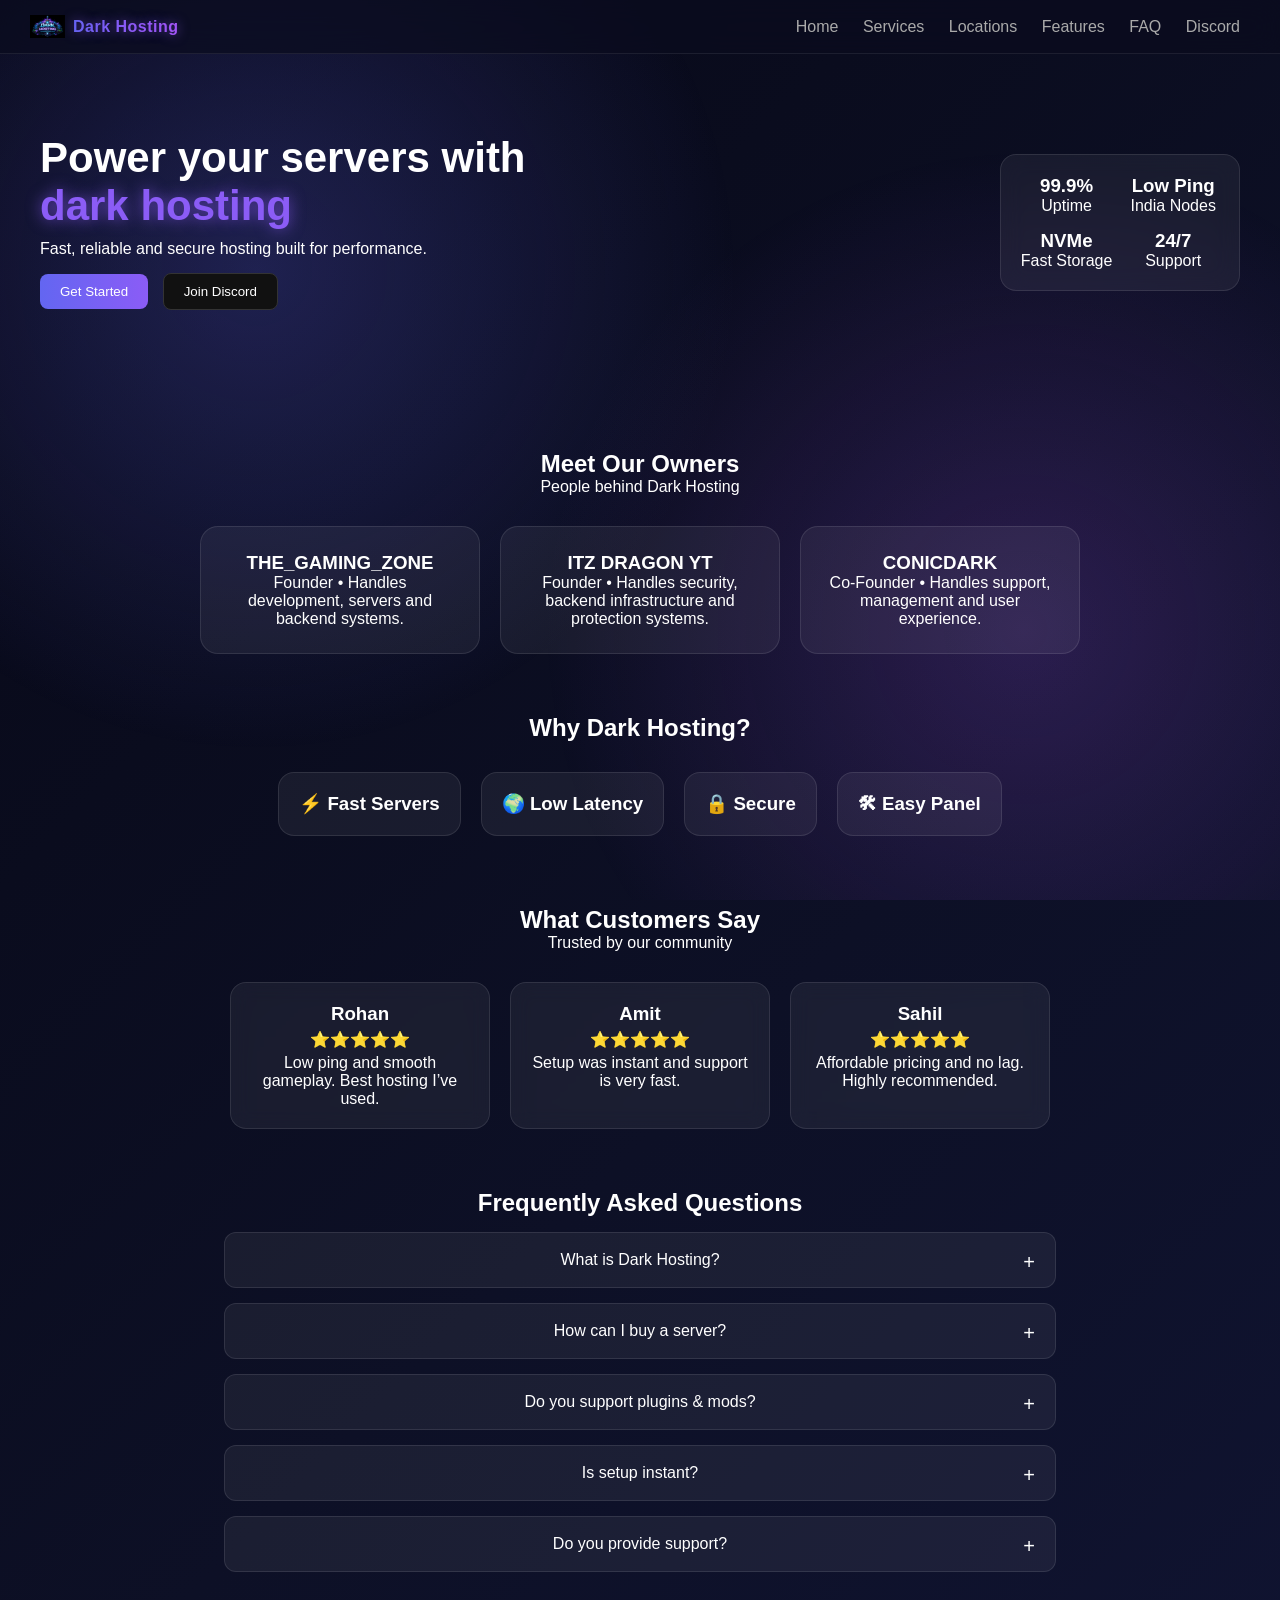
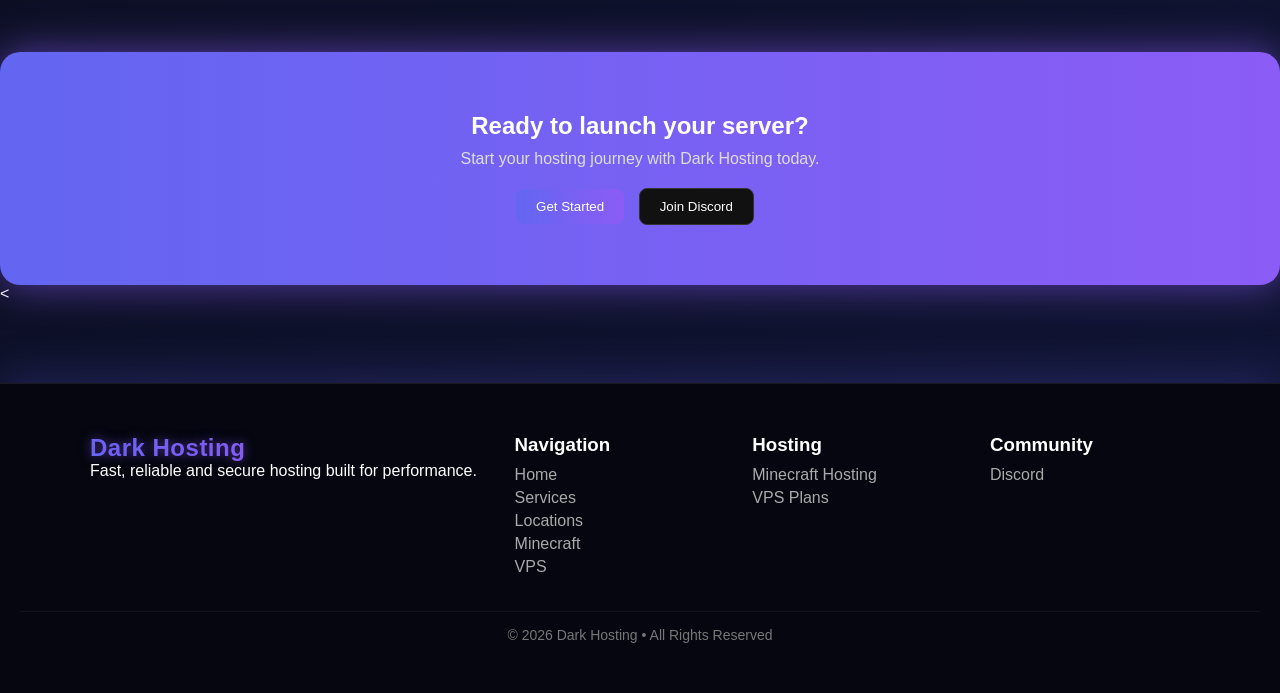
==== commit eac6f4e5: "Add initial index.html for Dark Hosting website" ====
--- a/index.html
+++ b/index.html
@@ -68,15 +68,22 @@
   <p class="sub">People behind Dark Hosting</p>
 
   <div class="owners-box">
+
     <div class="owner">
       <h3>THE_GAMING_ZONE</h3>
       <p>Founder • Handles development, servers and backend systems.</p>
     </div>
 
+     <div class="owner">
+      <h3>ITZ DRAGON YT</h3>
+      <p>Founder • Handles security, backend infrastructure and protection systems.</p>
+    </div>
+
     <div class="owner">
       <h3>CONICDARK</h3>
       <p>Co-Founder • Handles support, management and user experience.</p>
     </div>
+
   </div>
 </section>
 
@@ -222,5 +229,5 @@
 </script>
 
 </body>
-      </html>
-      
+  </html>
+  
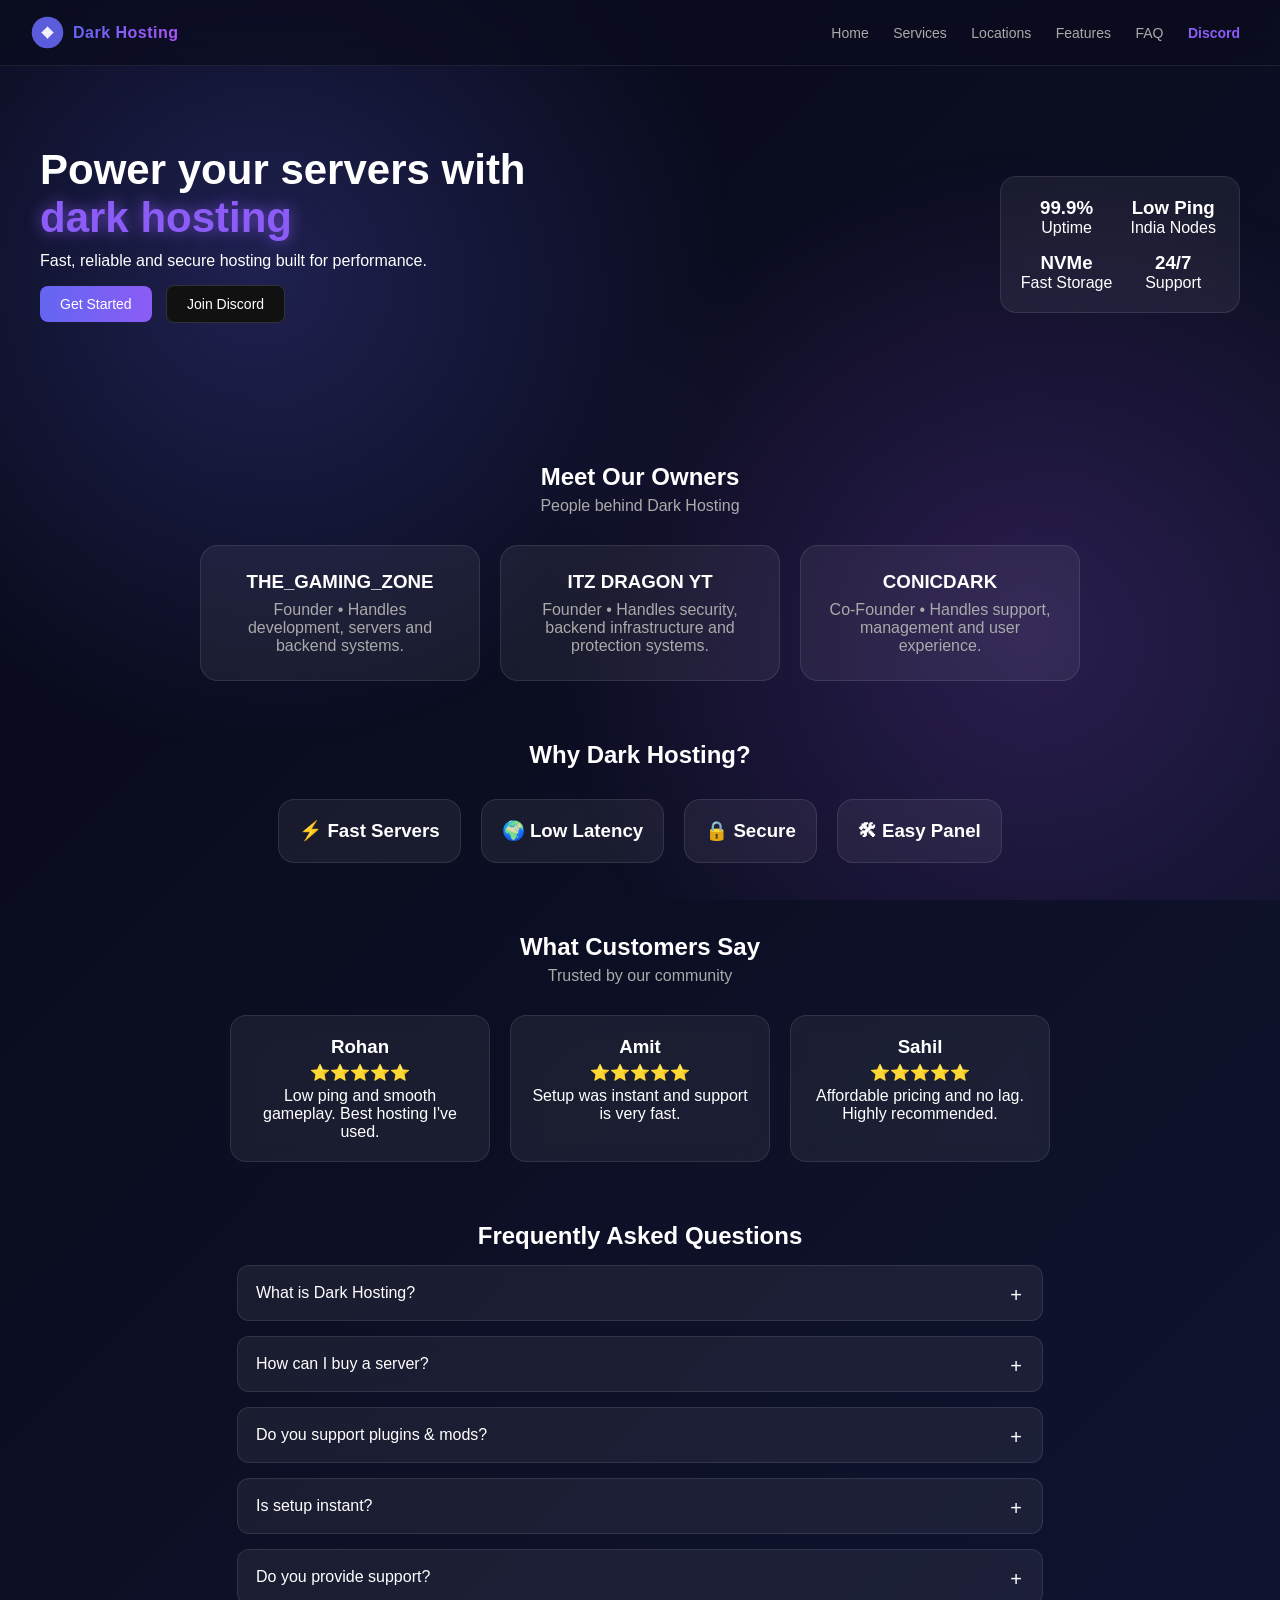
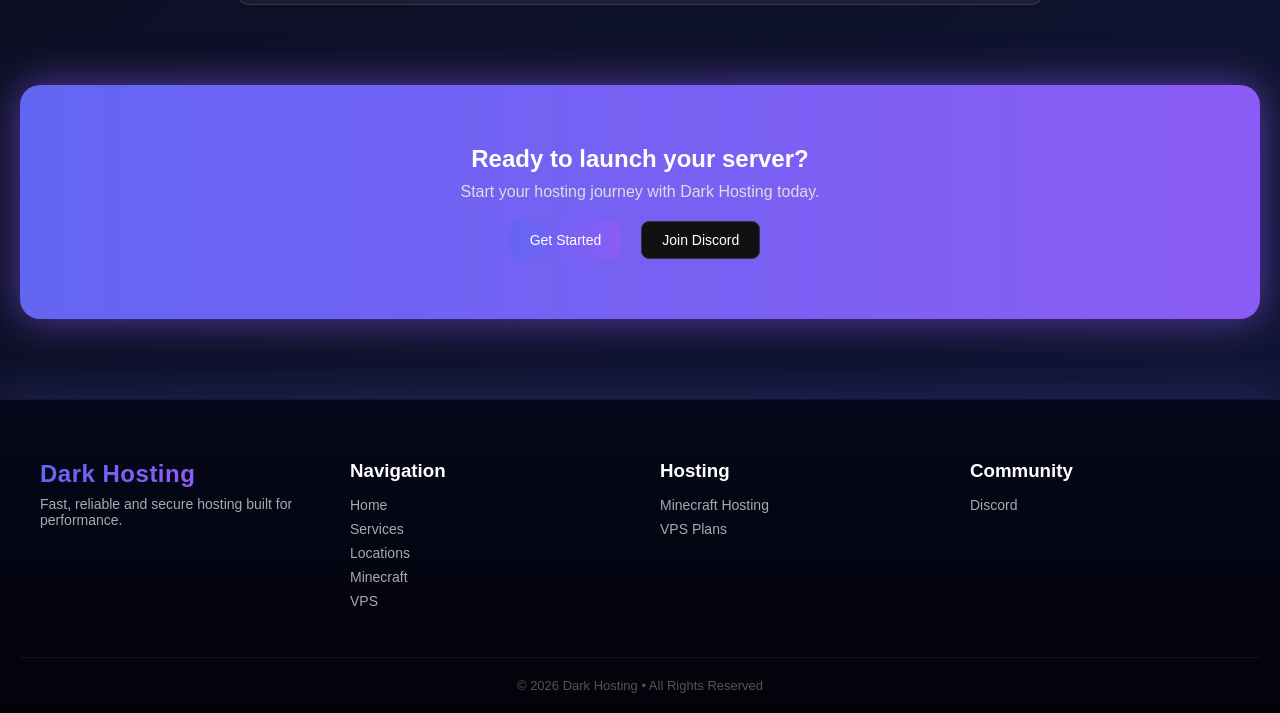
==== commit efd57e67: "Rename hax.html to index.html" ====
--- a/index.html
+++ b/index.html
@@ -4,230 +4,617 @@
 <meta charset="UTF-8">
 <meta name="viewport" content="width=device-width, initial-scale=1.0">
 <title>Dark Hosting</title>
-
-<link rel="stylesheet" href="style.css">
-
 <style>
-.logo-text{
-font-weight:700;
-background:linear-gradient(90deg,#6366f1,#8b5cf6,#a855f7);
--webkit-background-clip:text;
--webkit-text-fill-color:transparent;
-letter-spacing:0.5px;
-text-shadow:0 0 12px rgba(139,92,246,0.6);
-}
+/* ===== RESET & GLOBAL ===== */
+*{margin:0;padding:0;box-sizing:border-box;font-family:sans-serif;}
+body{background:linear-gradient(135deg,#070816,#0d1026,#111536);color:#fff;overflow-x:hidden;}
+
+/* ===== BACKGROUND ===== */
+.bg{position:fixed;width:100%;height:100%;z-index:-1;
+background:
+  radial-gradient(circle at 20% 30%,rgba(99,102,241,0.25),transparent 40%),
+  radial-gradient(circle at 80% 70%,rgba(168,85,247,0.2),transparent 40%);}
+
+/* ===== NAVBAR ===== */
+.navbar{display:flex;justify-content:space-between;align-items:center;padding:15px 30px;
+background:rgba(10,12,30,0.7);backdrop-filter:blur(14px);border-bottom:1px solid rgba(255,255,255,0.08);
+position:sticky;top:0;z-index:100;}
+.logo-box{display:flex;align-items:center;cursor:pointer;}
+.logo-img{width:35px;margin-right:8px;}
+.logo-text{font-weight:700;background:linear-gradient(90deg,#6366f1,#8b5cf6,#a855f7);
+-webkit-background-clip:text;-webkit-text-fill-color:transparent;letter-spacing:0.5px;}
+.navbar nav a{margin:0 10px;color:#aaa;text-decoration:none;transition:0.3s;cursor:pointer;background:none;border:none;font-size:14px;}
+.navbar nav a:hover{color:#8b5cf6;}
+
+/* ===== PAGES ===== */
+.page{display:none;}
+.page.active{display:block;}
+
+/* ===== HERO ===== */
+.hero{display:flex;justify-content:space-between;align-items:center;padding:80px 40px;flex-wrap:wrap;}
+.hero-left{max-width:500px;}
+.hero-left h1{font-size:42px;margin-bottom:10px;}
+.hero-left span{color:#8b5cf6;text-shadow:0 0 15px rgba(139,92,246,0.7);}
+.hero-buttons{margin-top:15px;}
+
+/* ===== BUTTONS ===== */
+.primary,.secondary{padding:10px 20px;border:none;border-radius:8px;cursor:pointer;margin-right:10px;font-size:14px;}
+.primary{background:linear-gradient(90deg,#6366f1,#8b5cf6);color:white;}
+.secondary{background:#111;color:white;border:1px solid #333;}
+.primary:hover{transform:translateY(-3px) scale(1.05);box-shadow:0 0 25px rgba(139,92,246,0.8);}
+
+/* ===== GLASS CARD ===== */
+.glass-card{display:grid;grid-template-columns:1fr 1fr;gap:15px;background:rgba(255,255,255,0.06);
+padding:20px;border-radius:16px;backdrop-filter:blur(12px);border:1px solid rgba(255,255,255,0.1);}
+.box{text-align:center;}
+
+/* ===== SUB ===== */
+.sub{color:#aaa;margin-top:6px;}
+
+/* ===== OWNERS ===== */
+.owners{text-align:center;margin-top:60px;padding:0 20px;}
+.owners-box{display:flex;justify-content:center;gap:20px;flex-wrap:wrap;margin-top:30px;}
+.owner{padding:25px;border-radius:18px;width:280px;background:rgba(255,255,255,0.06);
+border:1px solid rgba(255,255,255,0.1);transition:0.4s;}
+.owner:hover{transform:translateY(-12px) scale(1.05);box-shadow:0 0 40px rgba(139,92,246,0.7);}
+
+/* ===== FEATURES ===== */
+.features{text-align:center;margin-top:60px;padding:0 20px;}
+.feature-grid{display:flex;justify-content:center;gap:20px;flex-wrap:wrap;margin-top:30px;}
+.fbox{background:rgba(255,255,255,0.06);padding:20px;border-radius:16px;border:1px solid rgba(255,255,255,0.1);transition:0.4s;}
+.fbox:hover{transform:translateY(-10px);box-shadow:0 0 35px rgba(99,102,241,0.7);}
+
+/* ===== REVIEWS ===== */
+.reviews{text-align:center;margin-top:70px;padding:0 20px;}
+.review-box{display:flex;justify-content:center;gap:20px;flex-wrap:wrap;margin-top:30px;}
+.review-card{width:260px;padding:20px;border-radius:16px;background:rgba(255,255,255,0.06);
+border:1px solid rgba(255,255,255,0.1);backdrop-filter:blur(10px);transition:0.3s;}
+.review-card:hover{transform:translateY(-10px);box-shadow:0 0 30px rgba(139,92,246,0.6);}
+.stars{color:gold;margin:5px 0;}
+
+/* ===== FAQ ===== */
+.faq{text-align:center;margin-top:60px;padding:0 20px;}
+.faq-item{background:rgba(255,255,255,0.06);margin:15px auto;padding:18px;width:65%;
+border-radius:12px;cursor:pointer;position:relative;border:1px solid rgba(255,255,255,0.1);transition:0.3s;text-align:left;}
+.faq-item:hover{background:rgba(255,255,255,0.08);transform:scale(1.02);}
+.faq-item::after{content:"+";position:absolute;right:20px;top:18px;font-size:20px;}
+.faq-item.active::after{content:"−";}
+.faq-item p{max-height:0;overflow:hidden;opacity:0;transition:0.4s;}
+.faq-item.active p{max-height:200px;opacity:1;margin-top:10px;color:#aaa;}
+
+/* ===== CTA ===== */
+.cta{text-align:center;margin-top:80px;padding:60px 20px;border-radius:20px;
+background:linear-gradient(90deg,#6366f1,#8b5cf6);box-shadow:0 0 40px rgba(139,92,246,0.6);margin-left:20px;margin-right:20px;}
+.cta p{color:#ddd;margin:10px 0 20px;}
+.cta-buttons{display:flex;justify-content:center;gap:10px;flex-wrap:wrap;}
+
+/* ===== FOOTER ===== */
+.footer{margin-top:80px;padding:60px 20px 20px;background:linear-gradient(180deg,#06071a,#02030a);
+border-top:1px solid rgba(255,255,255,0.08);box-shadow:0 -10px 40px rgba(99,102,241,0.2);}
+.footer-container{max-width:1200px;margin:0 auto;display:grid;grid-template-columns:repeat(auto-fit,minmax(220px,1fr));gap:40px;}
+.footer-box h3{margin-bottom:15px;color:#fff;}
+.footer-box p{color:#aaa;margin-top:8px;font-size:14px;}
+.footer-box a{display:block;color:#aaa;text-decoration:none;margin-bottom:8px;font-size:14px;transition:0.3s;cursor:pointer;}
+.footer-box a:hover{color:#8b5cf6;}
+.footer-bottom{text-align:center;margin-top:40px;padding-top:20px;border-top:1px solid rgba(255,255,255,0.06);color:#555;font-size:13px;}
+
+/* ===== REVEAL ANIMATION ===== */
+.reveal{opacity:0;transform:translateY(30px);transition:0.6s ease;}
+.reveal.show{opacity:1;transform:translateY(0);}
+
+/* ===== SERVICES PAGE ===== */
+.services-main{display:flex;padding:80px 40px;gap:30px;min-height:60vh;}
+.sidebar{width:220px;background:rgba(255,255,255,0.05);border-radius:15px;padding:20px;height:fit-content;}
+.sidebar h3{margin-bottom:15px;color:#fff;}
+.sidebar a{display:block;padding:10px;margin-bottom:10px;color:#aaa;text-decoration:none;border-radius:8px;transition:0.3s;cursor:pointer;}
+.sidebar a:hover,.sidebar a.active-tab{background:#1a1a2e;color:white;}
+.content{flex:1;}
+.service-panel{display:none;animation:fade 0.5s ease;}
+.service-panel.active{display:block;}
+@keyframes fade{from{opacity:0;transform:translateY(20px)}to{opacity:1;transform:translateY(0)}}
+.card{background:rgba(255,255,255,0.05);padding:25px;border-radius:15px;margin-bottom:20px;transition:0.3s;}
+.card:hover{transform:translateY(-5px);box-shadow:0 0 20px #6366f1;}
+.card h2{margin-bottom:10px;}
+.card p{color:#aaa;margin-bottom:15px;line-height:1.6;}
+
+/* ===== PRICING PAGES ===== */
+.pricing-hero{text-align:center;padding:100px 20px 40px;}
+.pricing-hero h1{font-size:45px;}
+.pricing-hero span{background:linear-gradient(90deg,#6366f1,#8b5cf6);-webkit-background-clip:text;color:transparent;}
+.pricing-hero-vps span{background:linear-gradient(90deg,#facc15,#a855f7);-webkit-background-clip:text;color:transparent;}
+.trust{margin-top:10px;color:#aaa;font-size:14px;}
+.pricing-grid{display:grid;grid-template-columns:repeat(auto-fit,minmax(260px,1fr));gap:25px;padding:40px 60px;}
+.plan{background:rgba(255,255,255,0.05);padding:25px;border-radius:18px;transition:0.3s;position:relative;overflow:hidden;}
+.plan:hover{transform:translateY(-8px);box-shadow:0 10px 40px rgba(99,102,241,0.35);}
+.plan.popular{border:2px solid #8b5cf6;}
+.plan.popular::before{content:"MOST POPULAR";position:absolute;top:14px;right:-38px;background:#8b5cf6;
+padding:5px 45px;transform:rotate(45deg);font-size:11px;}
+.plan.best-value{border:2px solid #a855f7;}
+.plan.best-value::before{content:"BEST VALUE";position:absolute;top:14px;right:-38px;background:#a855f7;
+padding:5px 45px;transform:rotate(45deg);font-size:11px;}
+.price{font-size:28px;margin:10px 0;color:#6366f1;}
+.price-vps{font-size:28px;margin:10px 0;color:#a855f7;}
+.plan ul{list-style:none;margin:15px 0;}
+.plan li{color:#aaa;margin:6px 0;font-size:14px;}
+.plan li::before{content:"✓ ";color:#6366f1;}
+.buy{width:100%;padding:12px;border:none;border-radius:10px;
+background:linear-gradient(90deg,#6366f1,#8b5cf6);color:white;cursor:pointer;transition:0.3s;font-size:14px;}
+.buy-vps{background:linear-gradient(90deg,#facc15,#a855f7);}
+.buy:hover{transform:scale(1.05);box-shadow:0 0 20px #6366f1;}
+.note{font-size:12px;color:#888;margin-top:8px;text-align:center;}
+.plan h2{font-size:20px;}
+
+/* ===== LOCATIONS PAGE ===== */
+.map-section{text-align:center;padding:100px 20px 60px;}
+.map-section h1{font-size:42px;}
+.map-section span{background:linear-gradient(90deg,#6366f1,#8b5cf6);-webkit-background-clip:text;color:transparent;}
+.map-box{position:relative;max-width:900px;margin:50px auto;background:rgba(255,255,255,0.03);
+border-radius:20px;border:1px solid rgba(255,255,255,0.08);padding:20px;overflow:hidden;}
+.map-svg{width:100%;height:auto;opacity:0.7;}
+.node{position:absolute;width:14px;height:14px;background:#22c55e;border-radius:50%;
+box-shadow:0 0 15px #22c55e;animation:nodepulse 1.5s infinite;}
+@keyframes nodepulse{0%{box-shadow:0 0 0 0 rgba(34,197,94,0.7)}70%{box-shadow:0 0 0 14px rgba(34,197,94,0)}100%{box-shadow:0 0 0 0 rgba(34,197,94,0)}}
+.node-label{position:absolute;top:16px;left:50%;transform:translateX(-50%);font-size:11px;color:#aaa;white-space:nowrap;}
+.location-cards{display:grid;grid-template-columns:repeat(auto-fit,minmax(200px,1fr));gap:20px;max-width:900px;margin:40px auto;padding:0 20px;}
+.loc-card{background:rgba(255,255,255,0.05);padding:20px;border-radius:14px;border:1px solid rgba(255,255,255,0.08);text-align:center;transition:0.3s;}
+.loc-card:hover{transform:translateY(-5px);box-shadow:0 0 20px rgba(34,197,94,0.3);}
+.loc-dot{width:10px;height:10px;background:#22c55e;border-radius:50%;margin:0 auto 10px;box-shadow:0 0 10px #22c55e;}
+.loc-card h3{font-size:16px;margin-bottom:4px;}
+.loc-card p{color:#aaa;font-size:13px;}
+
+/* DISCORD link style in nav */
+.nav-discord{color:#8b5cf6 !important;font-weight:600;}
+.nav-discord:hover{color:#a78bfa !important;}
 </style>
-
 </head>
 <body>
 
 <div class="bg"></div>
 
-<!-- NAVBAR -->
+<!-- ===== NAVBAR ===== -->
 <header class="navbar">
-  <div class="logo-box" onclick="location.reload()">
-    <img src="logo.png" class="logo-img">
+  <div class="logo-box" onclick="showPage('home')">
+    <svg class="logo-img" viewBox="0 0 40 40" fill="none" xmlns="http://www.w3.org/2000/svg">
+      <circle cx="20" cy="20" r="18" fill="url(#lg1)" opacity="0.9"/>
+      <path d="M13 20 L20 13 L27 20 L20 27 Z" fill="white" opacity="0.9"/>
+      <path d="M20 13 L20 27" stroke="rgba(255,255,255,0.4)" stroke-width="1"/>
+      <path d="M13 20 L27 20" stroke="rgba(255,255,255,0.4)" stroke-width="1"/>
+      <defs><linearGradient id="lg1" x1="0" y1="0" x2="40" y2="40"><stop stop-color="#6366f1"/><stop offset="1" stop-color="#a855f7"/></linearGradient></defs>
+    </svg>
     <span class="logo-text">Dark Hosting</span>
   </div>
-
   <nav>
-    <a href="#">Home</a>
-    <a href="services.html">Services</a>
-    <a href="location.html">Locations</a>
-    <a href="#features">Features</a>
-    <a href="#faq">FAQ</a>
-    <a href="https://discord.gg/Bnq87TZd" target="_blank">Discord</a>
+    <a onclick="showPage('home')">Home</a>
+    <a onclick="showPage('services')">Services</a>
+    <a onclick="showPage('locations')">Locations</a>
+    <a onclick="showPage('home');setTimeout(()=>document.getElementById('features').scrollIntoView({behavior:'smooth'}),100)">Features</a>
+    <a onclick="showPage('home');setTimeout(()=>document.getElementById('faq').scrollIntoView({behavior:'smooth'}),100)">FAQ</a>
+    <a href="https://discord.gg/ajGT37QCSx" target="_blank" class="nav-discord">Discord</a>
   </nav>
 </header>
 
-<!-- HERO -->
-<section class="hero reveal">
-  <div class="hero-left">
-    <h1>Power your servers with <span>dark hosting</span></h1>
-    <p>Fast, reliable and secure hosting built for performance.</p>
-
-    <div class="hero-buttons">
-      <button class="primary" onclick="location.href='services.html'">Get Started</button>
-      <button class="secondary" onclick="window.open('https://discord.gg/Bnq87TZd')">Join Discord</button>
+<!-- ==================== HOME PAGE ==================== -->
+<div id="page-home" class="page active">
+
+  <!-- HERO -->
+  <section class="hero reveal">
+    <div class="hero-left">
+      <h1>Power your servers with <span>dark hosting</span></h1>
+      <p>Fast, reliable and secure hosting built for performance.</p>
+      <div class="hero-buttons">
+        <button class="primary" onclick="showPage('services')">Get Started</button>
+        <button class="secondary" onclick="window.open('https://discord.gg/ajGT37QCSx')">Join Discord</button>
+      </div>
+    </div>
+    <div class="hero-right" style="margin-top:20px;">
+      <div class="glass-card">
+        <div class="box"><h3>99.9%</h3><p>Uptime</p></div>
+        <div class="box"><h3>Low Ping</h3><p>India Nodes</p></div>
+        <div class="box"><h3>NVMe</h3><p>Fast Storage</p></div>
+        <div class="box"><h3>24/7</h3><p>Support</p></div>
+      </div>
+    </div>
+  </section>
+
+  <!-- OWNERS -->
+  <section class="owners reveal">
+    <h2>Meet Our Owners</h2>
+    <p class="sub">People behind Dark Hosting</p>
+    <div class="owners-box">
+      <div class="owner">
+        <h3>THE_GAMING_ZONE</h3>
+        <p style="color:#aaa;margin-top:8px;">Founder • Handles development, servers and backend systems.</p>
+      </div>
+      <div class="owner">
+        <h3>ITZ DRAGON YT</h3>
+        <p style="color:#aaa;margin-top:8px;">Founder • Handles security, backend infrastructure and protection systems.</p>
+      </div>
+      <div class="owner">
+        <h3>CONICDARK</h3>
+        <p style="color:#aaa;margin-top:8px;">Co-Founder • Handles support, management and user experience.</p>
+      </div>
+    </div>
+  </section>
+
+  <!-- FEATURES -->
+  <section class="features reveal" id="features">
+    <h2>Why Dark Hosting?</h2>
+    <div class="feature-grid">
+      <div class="fbox"><h3>⚡ Fast Servers</h3></div>
+      <div class="fbox"><h3>🌍 Low Latency</h3></div>
+      <div class="fbox"><h3>🔒 Secure</h3></div>
+      <div class="fbox"><h3>🛠 Easy Panel</h3></div>
+    </div>
+  </section>
+
+  <!-- REVIEWS -->
+  <section class="reviews reveal">
+    <h2>What Customers Say</h2>
+    <p class="sub">Trusted by our community</p>
+    <div class="review-box">
+      <div class="review-card">
+        <h3>Rohan</h3>
+        <p class="stars">⭐⭐⭐⭐⭐</p>
+        <p>Low ping and smooth gameplay. Best hosting I've used.</p>
+      </div>
+      <div class="review-card">
+        <h3>Amit</h3>
+        <p class="stars">⭐⭐⭐⭐⭐</p>
+        <p>Setup was instant and support is very fast.</p>
+      </div>
+      <div class="review-card">
+        <h3>Sahil</h3>
+        <p class="stars">⭐⭐⭐⭐⭐</p>
+        <p>Affordable pricing and no lag. Highly recommended.</p>
+      </div>
+    </div>
+  </section>
+
+  <!-- FAQ -->
+  <section class="faq reveal" id="faq">
+    <h2>Frequently Asked Questions</h2>
+    <div class="faq-item" onclick="toggleFAQ(this)">What is Dark Hosting?<p>We provide high-performance Minecraft and VPS hosting.</p></div>
+    <div class="faq-item" onclick="toggleFAQ(this)">How can I buy a server?<p>Join our Discord and create a ticket to purchase.</p></div>
+    <div class="faq-item" onclick="toggleFAQ(this)">Do you support plugins &amp; mods?<p>Yes, we support plugins and most modpacks.</p></div>
+    <div class="faq-item" onclick="toggleFAQ(this)">Is setup instant?<p>Yes, servers are delivered instantly after payment.</p></div>
+    <div class="faq-item" onclick="toggleFAQ(this)">Do you provide support?<p>Yes, 24/7 support via Discord.</p></div>
+  </section>
+
+  <!-- CTA -->
+  <section class="cta reveal">
+    <h2>Ready to launch your server?</h2>
+    <p>Start your hosting journey with Dark Hosting today.</p>
+    <div class="cta-buttons">
+      <button class="primary" onclick="showPage('services')">Get Started</button>
+      <button class="secondary" onclick="window.open('https://discord.gg/ajGT37QCSx')">Join Discord</button>
+    </div>
+  </section>
+
+  <!-- FOOTER -->
+  <footer class="footer">
+    <div class="footer-container">
+      <div class="footer-box">
+        <h2 class="logo-text">Dark Hosting</h2>
+        <p>Fast, reliable and secure hosting built for performance.</p>
+      </div>
+      <div class="footer-box">
+        <h3>Navigation</h3>
+        <a onclick="showPage('home')">Home</a>
+        <a onclick="showPage('services')">Services</a>
+        <a onclick="showPage('locations')">Locations</a>
+        <a onclick="showPage('minecraft')">Minecraft</a>
+        <a onclick="showPage('vps')">VPS</a>
+      </div>
+      <div class="footer-box">
+        <h3>Hosting</h3>
+        <a onclick="showPage('minecraft')">Minecraft Hosting</a>
+        <a onclick="showPage('vps')">VPS Plans</a>
+      </div>
+      <div class="footer-box">
+        <h3>Community</h3>
+        <a href="https://discord.gg/ajGT37QCSx" target="_blank">Discord</a>
+      </div>
+    </div>
+    <div class="footer-bottom">© 2026 Dark Hosting • All Rights Reserved</div>
+  </footer>
+</div>
+
+<!-- ==================== SERVICES PAGE ==================== -->
+<div id="page-services" class="page">
+  <div class="services-main">
+    <div class="sidebar">
+      <h3>Categories</h3>
+      <a onclick="showServiceTab('mc')" id="tab-mc" class="active-tab">🎮 Minecraft Hosting</a>
+      <a onclick="showServiceTab('vps')" id="tab-vps">☁️ VPS Hosting</a>
+    </div>
+    <div class="content">
+      <div id="panel-mc" class="service-panel active">
+        <div class="card">
+          <h2>Minecraft Hosting</h2>
+          <p>Experience ultra-fast Minecraft hosting with optimized performance, low latency, and powerful hardware. Perfect for survival servers, modpacks, and large communities.</p>
+          <button class="primary" onclick="showPage('minecraft')">View Plans</button>
+        </div>
+      </div>
+      <div id="panel-vps" class="service-panel">
+        <div class="card">
+          <h2>AMD VPS Hosting</h2>
+          <p>Get high-performance VPS powered by AMD Ryzen CPUs. Ideal for hosting websites, bots, game servers, and more with full root access and maximum control.</p>
+          <button class="primary" onclick="showPage('vps')">View Plans</button>
+        </div>
+      </div>
     </div>
   </div>
 
-  <div class="hero-right">
-    <div class="glass-card">
-      <div class="box"><h3>99.9%</h3><p>Uptime</p></div>
-      <div class="box"><h3>Low Ping</h3><p>India Nodes</p></div>
-      <div class="box"><h3>NVMe</h3><p>Fast Storage</p></div>
-      <div class="box"><h3>24/7</h3><p>Support</p></div>
-    </div>
-  </div>
-</section>
-
-<!-- OWNERS -->
-<section class="owners reveal">
-  <h2>Meet Our Owners</h2>
-  <p class="sub">People behind Dark Hosting</p>
-
-  <div class="owners-box">
-
-    <div class="owner">
-      <h3>THE_GAMING_ZONE</h3>
-      <p>Founder • Handles development, servers and backend systems.</p>
-    </div>
-
-     <div class="owner">
-      <h3>ITZ DRAGON YT</h3>
-      <p>Founder • Handles security, backend infrastructure and protection systems.</p>
-    </div>
-
-    <div class="owner">
-      <h3>CONICDARK</h3>
-      <p>Co-Founder • Handles support, management and user experience.</p>
-    </div>
-
-  </div>
-</section>
-
-<!-- FEATURES -->
-<section class="features reveal" id="features">
-  <h2>Why Dark Hosting?</h2>
-
-  <div class="feature-grid">
-    <div class="fbox"><h3>⚡ Fast Servers</h3></div>
-    <div class="fbox"><h3>🌍 Low Latency</h3></div>
-    <div class="fbox"><h3>🔒 Secure</h3></div>
-    <div class="fbox"><h3>🛠 Easy Panel</h3></div>
-  </div>
-</section>
-
-<!-- ⭐ REVIEWS -->
-<section class="reviews reveal">
-  <h2>What Customers Say</h2>
-  <p class="sub">Trusted by our community</p>
-
-  <div class="review-box">
-
-    <div class="review-card">
-      <h3>Rohan</h3>
-      <p class="stars">⭐⭐⭐⭐⭐</p>
-      <p>Low ping and smooth gameplay. Best hosting I’ve used.</p>
-    </div>
-
-    <div class="review-card">
-      <h3>Amit</h3>
-      <p class="stars">⭐⭐⭐⭐⭐</p>
-      <p>Setup was instant and support is very fast.</p>
-    </div>
-
-    <div class="review-card">
-      <h3>Sahil</h3>
-      <p class="stars">⭐⭐⭐⭐⭐</p>
-      <p>Affordable pricing and no lag. Highly recommended.</p>
-    </div>
-
-  </div>
-</section>
-
-<!-- FAQ -->
-<section class="faq reveal" id="faq">
-  <h2>Frequently Asked Questions</h2>
-
-  <div class="faq-item" onclick="toggleFAQ(this)">
-    What is Dark Hosting?
-    <p>We provide high-performance Minecraft and VPS hosting.</p>
-  </div>
-
-  <div class="faq-item" onclick="toggleFAQ(this)">
-    How can I buy a server?
-    <p>Join our Discord and create a ticket to purchase.</p>
-  </div>
-
-  <div class="faq-item" onclick="toggleFAQ(this)">
-    Do you support plugins & mods?
-    <p>Yes, we support plugins and most modpacks.</p>
-  </div>
-
-  <div class="faq-item" onclick="toggleFAQ(this)">
-    Is setup instant?
-    <p>Yes, servers are delivered instantly after payment.</p>
-  </div>
-
-  <div class="faq-item" onclick="toggleFAQ(this)">
-    Do you provide support?
-    <p>Yes, 24/7 support via Discord.</p>
-  </div>
-
-</section>
-
-<!-- 🚀 CTA -->
-<section class="cta reveal">
-  <h2>Ready to launch your server?</h2>
-  <p>Start your hosting journey with Dark Hosting today.</p>
-
-  <div class="cta-buttons">
-    <button class="primary" onclick="location.href='services.html'">
-      Get Started
-    </button>
-
-    <button class="secondary" onclick="window.open('https://discord.gg/Bnq87TZd')">
-      Join Discord
-    </button>
-  </div>
-</section>
-
-<<!-- 🔥 FINAL FOOTER (GRADIENT + FULL LINKS) -->
-<footer class="footer">
-  <div class="footer-container">
-
-    <div class="footer-box">
-      <h2 class="logo-text">Dark Hosting</h2>
-      <p>Fast, reliable and secure hosting built for performance.</p>
-    </div>
-
-    <div class="footer-box">
-      <h3>Navigation</h3>
-      <a href="index.html">Home</a>
-      <a href="services.html">Services</a>
-      <a href="location.html">Locations</a>
-      <a href="minecraft.html">Minecraft</a>
-      <a href="vps.html">VPS</a>
-    </div>
-
-    <div class="footer-box">
-      <h3>Hosting</h3>
-      <a href="minecraft.html">Minecraft Hosting</a>
-      <a href="vps.html">VPS Plans</a>
-    </div>
-
-    <div class="footer-box">
-      <h3>Community</h3>
-      <a href="https://discord.gg/Bnq87TZd" target="_blank">Discord</a>
-    </div>
-
-  </div>
-
-  <div class="footer-bottom">
-    © 2026 Dark Hosting • All Rights Reserved
-  </div>
-</footer>
+  <footer class="footer">
+    <div class="footer-container">
+      <div class="footer-box"><h2 class="logo-text">Dark Hosting</h2><p>Fast, reliable and secure hosting built for performance.</p></div>
+      <div class="footer-box"><h3>Navigation</h3><a onclick="showPage('home')">Home</a><a onclick="showPage('services')">Services</a><a onclick="showPage('locations')">Locations</a><a onclick="showPage('minecraft')">Minecraft</a><a onclick="showPage('vps')">VPS</a></div>
+      <div class="footer-box"><h3>Hosting</h3><a onclick="showPage('minecraft')">Minecraft Hosting</a><a onclick="showPage('vps')">VPS Plans</a></div>
+      <div class="footer-box"><h3>Community</h3><a href="https://discord.gg/ajGT37QCSx" target="_blank">Discord</a></div>
+    </div>
+    <div class="footer-bottom">© 2026 Dark Hosting • All Rights Reserved</div>
+  </footer>
+</div>
+
+<!-- ==================== MINECRAFT PAGE ==================== -->
+<div id="page-minecraft" class="page">
+  <section class="pricing-hero reveal">
+    <h1>Minecraft <span>Hosting Plans</span></h1>
+    <p>Powerful, lag-free servers for every player size</p>
+    <div class="trust">✔ Instant Setup &nbsp;•&nbsp; ✔ India Servers &nbsp;•&nbsp; ✔ No Lag &nbsp;•&nbsp; ✔ 24/7 Support</div>
+  </section>
+
+  <section class="pricing-grid">
+    <div class="plan reveal">
+      <h2>Starter</h2>
+      <div class="price">₹99/month</div>
+      <ul><li>3GB RAM</li><li>25GB SSD</li><li>DDoS Protection</li><li>10-20 Players</li></ul>
+      <button class="buy" onclick="window.open('https://discord.gg/ajGT37QCSx')">Buy Now</button>
+      <p class="note">Join Discord → Create Ticket → Get Server</p>
+    </div>
+    <div class="plan popular reveal">
+      <h2>Plus</h2>
+      <div class="price">₹179/month</div>
+      <ul><li>6GB RAM</li><li>50GB NVMe</li><li>DDoS Protection</li><li>20-40 Players</li></ul>
+      <button class="buy" onclick="window.open('https://discord.gg/ajGT37QCSx')">Buy Now</button>
+      <p class="note">Join Discord → Create Ticket → Get Server</p>
+    </div>
+    <div class="plan reveal">
+      <h2>Pro</h2>
+      <div class="price">₹299/month</div>
+      <ul><li>8GB RAM</li><li>80GB NVMe</li><li>DDoS Protection</li><li>40-70 Players</li></ul>
+      <button class="buy" onclick="window.open('https://discord.gg/ajGT37QCSx')">Buy Now</button>
+      <p class="note">Join Discord → Create Ticket → Get Server</p>
+    </div>
+    <div class="plan reveal">
+      <h2>Ultra</h2>
+      <div class="price">₹399/month</div>
+      <ul><li>12GB RAM</li><li>120GB NVMe</li><li>DDoS Protection</li><li>70-100 Players</li></ul>
+      <button class="buy" onclick="window.open('https://discord.gg/ajGT37QCSx')">Buy Now</button>
+      <p class="note">Join Discord → Create Ticket → Get Server</p>
+    </div>
+    <div class="plan reveal">
+      <h2>Extreme</h2>
+      <div class="price">₹499/month</div>
+      <ul><li>16GB RAM</li><li>160GB NVMe</li><li>DDoS Protection</li><li>100+ Players</li></ul>
+      <button class="buy" onclick="window.open('https://discord.gg/ajGT37QCSx')">Buy Now</button>
+      <p class="note">Join Discord → Create Ticket → Get Server</p>
+    </div>
+  </section>
+
+  <footer class="footer">
+    <div class="footer-container">
+      <div class="footer-box"><h2 class="logo-text">Dark Hosting</h2><p>Fast, reliable and secure hosting built for performance.</p></div>
+      <div class="footer-box"><h3>Navigation</h3><a onclick="showPage('home')">Home</a><a onclick="showPage('services')">Services</a><a onclick="showPage('locations')">Locations</a><a onclick="showPage('minecraft')">Minecraft</a><a onclick="showPage('vps')">VPS</a></div>
+      <div class="footer-box"><h3>Hosting</h3><a onclick="showPage('minecraft')">Minecraft Hosting</a><a onclick="showPage('vps')">VPS Plans</a></div>
+      <div class="footer-box"><h3>Community</h3><a href="https://discord.gg/ajGT37QCSx" target="_blank">Discord</a></div>
+    </div>
+    <div class="footer-bottom">© 2026 Dark Hosting • All Rights Reserved</div>
+  </footer>
+</div>
+
+<!-- ==================== VPS PAGE ==================== -->
+<div id="page-vps" class="page">
+  <section class="pricing-hero reveal">
+    <h1 class="pricing-hero-vps">AMD Ryzen <span style="background:linear-gradient(90deg,#facc15,#a855f7);-webkit-background-clip:text;color:transparent;">VPS Plans</span></h1>
+    <p>High performance VPS for developers &amp; servers</p>
+    <div class="trust">✔ NVMe Storage &nbsp;•&nbsp; ✔ Instant Setup &nbsp;•&nbsp; ✔ Full Root Access &nbsp;•&nbsp; ✔ 24/7 Support</div>
+  </section>
+
+  <section class="pricing-grid">
+    <div class="plan reveal">
+      <h2>Starter VPS</h2>
+      <div class="price-vps">₹199/mo</div>
+      <ul><li>1 vCPU</li><li>2GB RAM</li><li>30GB NVMe</li><li>1TB Bandwidth</li></ul>
+      <button class="buy buy-vps" onclick="window.open('https://discord.gg/ajGT37QCSx')">Buy Now</button>
+      <p class="note">Join Discord → Create Ticket → Get VPS</p>
+    </div>
+    <div class="plan reveal">
+      <h2>Basic VPS</h2>
+      <div class="price-vps">₹299/mo</div>
+      <ul><li>2 vCPU</li><li>4GB RAM</li><li>60GB NVMe</li><li>2TB Bandwidth</li></ul>
+      <button class="buy buy-vps" onclick="window.open('https://discord.gg/ajGT37QCSx')">Buy Now</button>
+      <p class="note">Join Discord → Create Ticket → Get VPS</p>
+    </div>
+    <div class="plan best-value reveal">
+      <h2>Advanced VPS</h2>
+      <div class="price-vps">₹399/mo</div>
+      <ul><li>3 vCPU</li><li>6GB RAM</li><li>90GB NVMe</li><li>3TB Bandwidth</li></ul>
+      <button class="buy buy-vps" onclick="window.open('https://discord.gg/ajGT37QCSx')">Buy Now</button>
+      <p class="note">Join Discord → Create Ticket → Get VPS</p>
+    </div>
+    <div class="plan reveal">
+      <h2>Pro VPS</h2>
+      <div class="price-vps">₹499/mo</div>
+      <ul><li>4 vCPU</li><li>8GB RAM</li><li>120GB NVMe</li><li>4TB Bandwidth</li></ul>
+      <button class="buy buy-vps" onclick="window.open('https://discord.gg/ajGT37QCSx')">Buy Now</button>
+      <p class="note">Join Discord → Create Ticket → Get VPS</p>
+    </div>
+    <div class="plan reveal">
+      <h2>Elite VPS</h2>
+      <div class="price-vps">₹699/mo</div>
+      <ul><li>6 vCPU</li><li>12GB RAM</li><li>180GB NVMe</li><li>Unlimited Bandwidth</li></ul>
+      <button class="buy buy-vps" onclick="window.open('https://discord.gg/ajGT37QCSx')">Buy Now</button>
+      <p class="note">Join Discord → Create Ticket → Get VPS</p>
+    </div>
+    <div class="plan reveal">
+      <h2>Ultimate VPS</h2>
+      <div class="price-vps">₹899/mo</div>
+      <ul><li>8 vCPU</li><li>16GB RAM</li><li>240GB NVMe</li><li>Unlimited Bandwidth</li></ul>
+      <button class="buy buy-vps" onclick="window.open('https://discord.gg/ajGT37QCSx')">Buy Now</button>
+      <p class="note">Join Discord → Create Ticket → Get VPS</p>
+    </div>
+    <div class="plan reveal">
+      <h2>Enterprise VPS</h2>
+      <div class="price-vps">₹1199/mo</div>
+      <ul><li>10 vCPU</li><li>20GB RAM</li><li>320GB NVMe</li><li>Unlimited Bandwidth</li></ul>
+      <button class="buy buy-vps" onclick="window.open('https://discord.gg/ajGT37QCSx')">Buy Now</button>
+      <p class="note">Join Discord → Create Ticket → Get VPS</p>
+    </div>
+  </section>
+
+  <footer class="footer">
+    <div class="footer-container">
+      <div class="footer-box"><h2 class="logo-text">Dark Hosting</h2><p>Fast, reliable and secure hosting built for performance.</p></div>
+      <div class="footer-box"><h3>Navigation</h3><a onclick="showPage('home')">Home</a><a onclick="showPage('services')">Services</a><a onclick="showPage('locations')">Locations</a><a onclick="showPage('minecraft')">Minecraft</a><a onclick="showPage('vps')">VPS</a></div>
+      <div class="footer-box"><h3>Hosting</h3><a onclick="showPage('minecraft')">Minecraft Hosting</a><a onclick="showPage('vps')">VPS Plans</a></div>
+      <div class="footer-box"><h3>Community</h3><a href="https://discord.gg/ajGT37QCSx" target="_blank">Discord</a></div>
+    </div>
+    <div class="footer-bottom">© 2026 Dark Hosting • All Rights Reserved</div>
+  </footer>
+</div>
+
+<!-- ==================== LOCATIONS PAGE ==================== -->
+<div id="page-locations" class="page">
+  <section class="map-section reveal">
+    <h1>Our <span>Server Locations</span></h1>
+    <p class="sub">Global infrastructure for low latency and high performance</p>
+
+    <!-- SVG world map with nodes -->
+    <div class="map-box">
+      <svg class="map-svg" viewBox="0 0 900 500" xmlns="http://www.w3.org/2000/svg">
+        <!-- Simplified world map paths -->
+        <g fill="rgba(99,102,241,0.15)" stroke="rgba(139,92,246,0.3)" stroke-width="0.8">
+          <!-- North America -->
+          <path d="M60,80 L200,70 L240,100 L230,160 L180,200 L140,210 L90,190 L60,160 Z"/>
+          <!-- Central America -->
+          <path d="M140,210 L180,200 L190,230 L160,250 L140,240 Z"/>
+          <!-- South America -->
+          <path d="M150,260 L220,250 L260,300 L250,380 L200,420 L160,400 L140,360 L145,300 Z"/>
+          <!-- Europe -->
+          <path d="M380,70 L470,60 L490,100 L460,130 L410,140 L380,120 Z"/>
+          <!-- Africa -->
+          <path d="M390,150 L470,140 L490,180 L480,280 L440,320 L400,310 L380,260 L385,190 Z"/>
+          <!-- Asia -->
+          <path d="M490,60 L700,50 L750,90 L740,170 L680,200 L600,190 L530,160 L490,120 Z"/>
+          <!-- Middle East -->
+          <path d="M470,140 L550,130 L560,180 L510,200 L470,185 Z"/>
+          <!-- South Asia -->
+          <path d="M560,160 L640,150 L650,200 L620,240 L570,230 L550,200 Z"/>
+          <!-- Southeast Asia -->
+          <path d="M660,180 L730,170 L750,210 L720,240 L680,230 L655,210 Z"/>
+          <!-- Australia -->
+          <path d="M680,310 L780,300 L800,360 L770,400 L710,400 L680,370 Z"/>
+          <!-- UK/Ireland -->
+          <path d="M365,80 L385,75 L390,100 L370,105 Z"/>
+        </g>
+        <!-- Grid lines -->
+        <line x1="0" y1="250" x2="900" y2="250" stroke="rgba(255,255,255,0.05)" stroke-width="1"/>
+        <line x1="450" y1="0" x2="450" y2="500" stroke="rgba(255,255,255,0.05)" stroke-width="1"/>
+      </svg>
+
+      <!-- Nodes positioned over map -->
+      <!-- India: ~67% left, 52% top -->
+      <div class="node" style="top:47%;left:67%;">
+        <div class="node-label">🇮🇳 India</div>
+      </div>
+      <!-- Europe: ~48% left, 28% top -->
+      <div class="node" style="top:26%;left:46%;">
+        <div class="node-label">🇩🇪 Europe</div>
+      </div>
+      <!-- USA: ~22% left, 38% top -->
+      <div class="node" style="top:36%;left:20%;">
+        <div class="node-label">🇺🇸 USA</div>
+      </div>
+      <!-- Singapore: ~78% left, 58% top -->
+      <div class="node" style="top:54%;left:76%;">
+        <div class="node-label">🇸🇬 Singapore</div>
+      </div>
+    </div>
+
+    <!-- Location Cards -->
+    <div class="location-cards">
+      <div class="loc-card">
+        <div class="loc-dot"></div>
+        <h3>🇮🇳 India</h3>
+        <p>Mumbai Node<br><span style="color:#22c55e;font-size:12px;">● Active</span></p>
+      </div>
+      <div class="loc-card">
+        <div class="loc-dot"></div>
+        <h3>🇩🇪 Europe</h3>
+        <p>Frankfurt Node<br><span style="color:#22c55e;font-size:12px;">● Active</span></p>
+      </div>
+      <div class="loc-card">
+        <div class="loc-dot"></div>
+        <h3>🇺🇸 USA</h3>
+        <p>New York Node<br><span style="color:#22c55e;font-size:12px;">● Active</span></p>
+      </div>
+      <div class="loc-card">
+        <div class="loc-dot"></div>
+        <h3>🇸🇬 Singapore</h3>
+        <p>Singapore Node<br><span style="color:#22c55e;font-size:12px;">● Active</span></p>
+      </div>
+    </div>
+  </section>
+
+  <footer class="footer">
+    <div class="footer-container">
+      <div class="footer-box"><h2 class="logo-text">Dark Hosting</h2><p>Fast, reliable and secure hosting built for performance.</p></div>
+      <div class="footer-box"><h3>Navigation</h3><a onclick="showPage('home')">Home</a><a onclick="showPage('services')">Services</a><a onclick="showPage('locations')">Locations</a><a onclick="showPage('minecraft')">Minecraft</a><a onclick="showPage('vps')">VPS</a></div>
+      <div class="footer-box"><h3>Hosting</h3><a onclick="showPage('minecraft')">Minecraft Hosting</a><a onclick="showPage('vps')">VPS Plans</a></div>
+      <div class="footer-box"><h3>Community</h3><a href="https://discord.gg/ajGT37QCSx" target="_blank">Discord</a></div>
+    </div>
+    <div class="footer-bottom">© 2026 Dark Hosting • All Rights Reserved</div>
+  </footer>
+</div>
 
 <script>
+// ===== PAGE ROUTER =====
+function showPage(name){
+  document.querySelectorAll('.page').forEach(p=>p.classList.remove('active'));
+  document.getElementById('page-'+name).classList.add('active');
+  window.scrollTo({top:0,behavior:'smooth'});
+  // trigger reveal animations for the new page
+  setTimeout(()=>{
+    document.getElementById('page-'+name).querySelectorAll('.reveal').forEach(el=>{
+      observer.observe(el);
+    });
+  }, 50);
+}
+
+// ===== SERVICES TABS =====
+function showServiceTab(type){
+  document.querySelectorAll('.service-panel').forEach(p=>p.classList.remove('active'));
+  document.getElementById('panel-'+type).classList.add('active');
+  document.querySelectorAll('.sidebar a').forEach(a=>a.classList.remove('active-tab'));
+  document.getElementById('tab-'+type).classList.add('active-tab');
+}
+
+// ===== FAQ TOGGLE =====
 function toggleFAQ(el){
-  el.classList.toggle("active");
+  el.classList.toggle('active');
 }
 
+// ===== REVEAL OBSERVER =====
 const observer = new IntersectionObserver(entries=>{
   entries.forEach(entry=>{
     if(entry.isIntersecting){
-      entry.target.classList.add("show");
+      entry.target.classList.add('show');
     }
   });
-});
-
-document.querySelectorAll('.reveal').forEach(el=>{
-  observer.observe(el);
-});
+},{threshold:0.1});
+
+document.querySelectorAll('.reveal').forEach(el=>observer.observe(el));
 </script>
-
 </body>
-  </html>
-  
+</html>
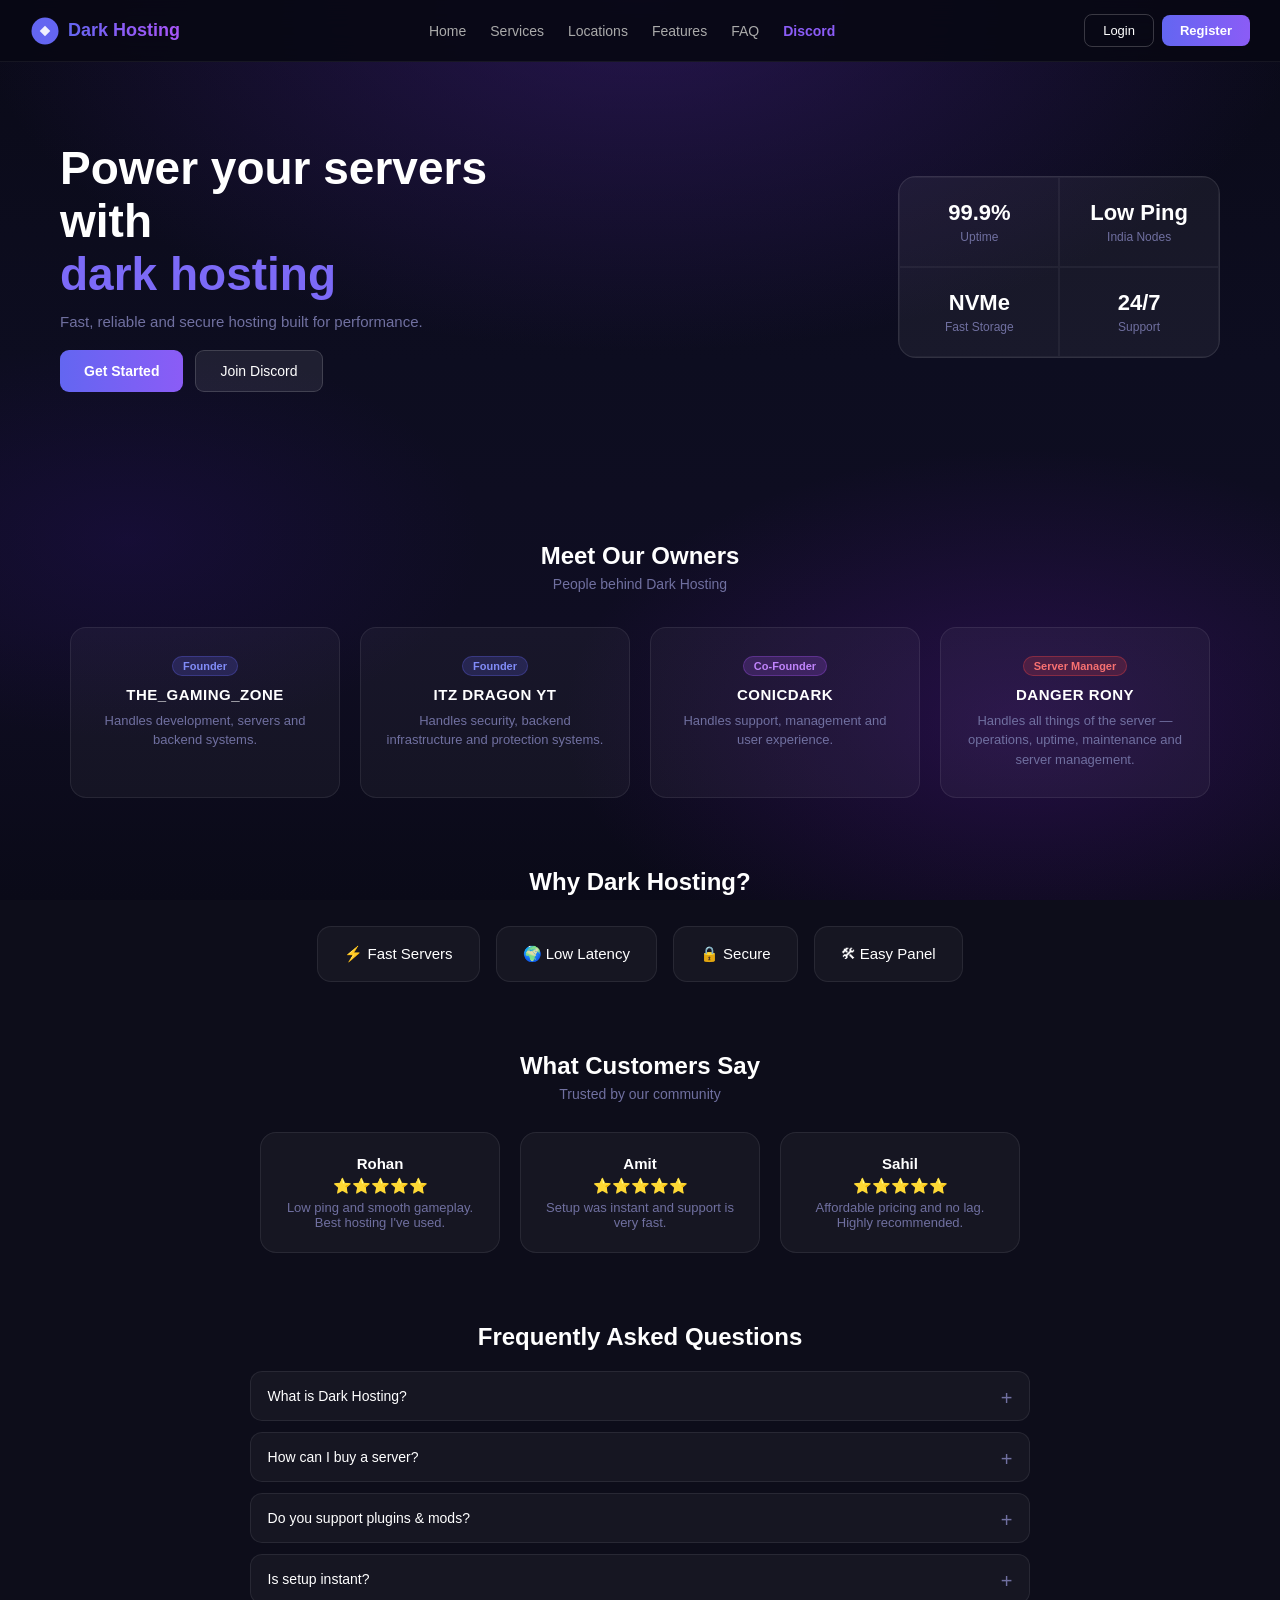
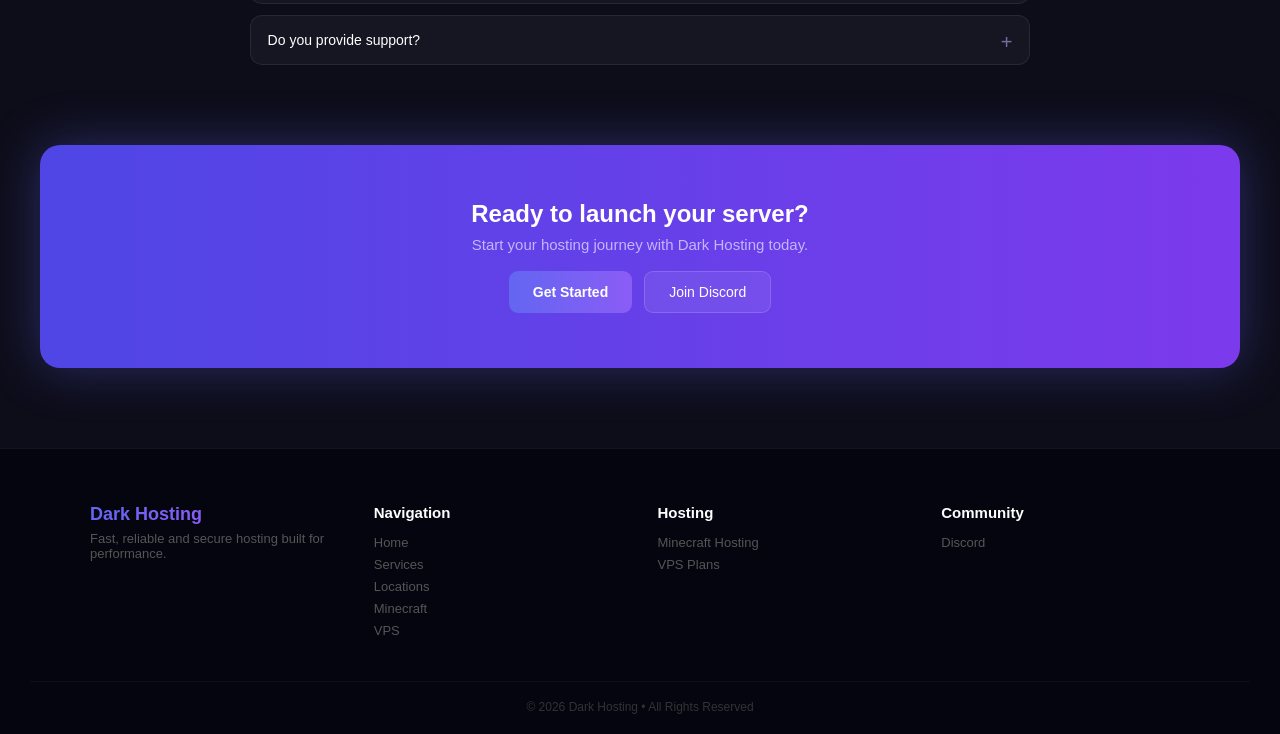
==== commit 16812f19: "Rename darkhosting (2).html to index.html" ====
--- a/index.html
+++ b/index.html
@@ -5,616 +5,1105 @@
 <meta name="viewport" content="width=device-width, initial-scale=1.0">
 <title>Dark Hosting</title>
 <style>
-/* ===== RESET & GLOBAL ===== */
 *{margin:0;padding:0;box-sizing:border-box;font-family:sans-serif;}
-body{background:linear-gradient(135deg,#070816,#0d1026,#111536);color:#fff;overflow-x:hidden;}
-
-/* ===== BACKGROUND ===== */
-.bg{position:fixed;width:100%;height:100%;z-index:-1;
-background:
-  radial-gradient(circle at 20% 30%,rgba(99,102,241,0.25),transparent 40%),
-  radial-gradient(circle at 80% 70%,rgba(168,85,247,0.2),transparent 40%);}
-
-/* ===== NAVBAR ===== */
-.navbar{display:flex;justify-content:space-between;align-items:center;padding:15px 30px;
-background:rgba(10,12,30,0.7);backdrop-filter:blur(14px);border-bottom:1px solid rgba(255,255,255,0.08);
-position:sticky;top:0;z-index:100;}
-.logo-box{display:flex;align-items:center;cursor:pointer;}
-.logo-img{width:35px;margin-right:8px;}
-.logo-text{font-weight:700;background:linear-gradient(90deg,#6366f1,#8b5cf6,#a855f7);
--webkit-background-clip:text;-webkit-text-fill-color:transparent;letter-spacing:0.5px;}
-.navbar nav a{margin:0 10px;color:#aaa;text-decoration:none;transition:0.3s;cursor:pointer;background:none;border:none;font-size:14px;}
-.navbar nav a:hover{color:#8b5cf6;}
-
-/* ===== PAGES ===== */
+
+/* ── EXACT BACKGROUND from screenshot: deep dark navy/purple ── */
+body{
+  background:#0d0d1a;
+  color:#fff;overflow-x:hidden;
+}
+.bg{
+  position:fixed;width:100%;height:100%;z-index:-1;
+  background:
+    radial-gradient(ellipse 80% 60% at 50% 0%,   rgba(60,30,120,0.55),  transparent 65%),
+    radial-gradient(ellipse 60% 50% at 80% 80%,  rgba(80,20,140,0.35),  transparent 60%),
+    radial-gradient(ellipse 50% 40% at 10% 60%,  rgba(40,15,100,0.3),   transparent 55%),
+    linear-gradient(180deg, #0a0a18 0%, #0d0d20 40%, #0f0d22 70%, #0a0a18 100%);
+}
+
+/* LOADING */
+#loading{position:fixed;inset:0;background:#0a0a18;display:flex;flex-direction:column;
+  align-items:center;justify-content:center;z-index:9999;transition:opacity .5s;}
+#loading.hide{opacity:0;pointer-events:none;}
+.ld-spin{width:46px;height:46px;border:3px solid rgba(99,102,241,.2);border-top-color:#6366f1;
+  border-radius:50%;animation:spin .8s linear infinite;margin-bottom:14px;}
+@keyframes spin{to{transform:rotate(360deg)}}
+.ld-txt{font-size:13px;color:#555;}
+
+/* NAVBAR */
+.navbar{display:flex;justify-content:space-between;align-items:center;padding:14px 30px;
+  background:rgba(8,8,20,0.92);backdrop-filter:blur(14px);
+  border-bottom:1px solid rgba(255,255,255,0.06);position:sticky;top:0;z-index:200;}
+.logo-box{display:flex;align-items:center;cursor:pointer;gap:8px;}
+.logo-text{font-weight:700;font-size:18px;
+  background:linear-gradient(90deg,#6366f1,#8b5cf6,#a855f7);
+  -webkit-background-clip:text;-webkit-text-fill-color:transparent;}
+.nav-links{display:flex;align-items:center;gap:4px;}
+.nav-links a{padding:6px 10px;color:#aaa;text-decoration:none;font-size:14px;
+  cursor:pointer;border-radius:6px;transition:.2s;}
+.nav-links a:hover{color:#fff;background:rgba(255,255,255,0.06);}
+.nav-links a.dc{color:#8b5cf6;font-weight:600;}
+.nav-right{display:flex;align-items:center;gap:8px;}
+.btn-login{padding:8px 18px;background:transparent;color:#fff;
+  border:1px solid rgba(255,255,255,0.2);border-radius:8px;cursor:pointer;font-size:13px;transition:.2s;}
+.btn-login:hover{background:rgba(255,255,255,0.08);}
+.btn-reg{padding:8px 18px;background:linear-gradient(90deg,#6366f1,#8b5cf6);
+  color:#fff;border:none;border-radius:8px;cursor:pointer;font-size:13px;font-weight:600;transition:.2s;}
+.btn-reg:hover{box-shadow:0 0 18px rgba(139,92,246,.6);transform:translateY(-1px);}
+.user-chip{display:flex;align-items:center;gap:8px;}
+.uname{font-size:13px;color:#ccc;}
+.adm-badge{background:linear-gradient(90deg,#f59e0b,#ef4444);padding:2px 9px;
+  border-radius:12px;font-size:11px;font-weight:700;}
+.btn-admpanel{padding:7px 14px;background:linear-gradient(90deg,#f59e0b,#ef4444);
+  border:none;border-radius:7px;color:#fff;cursor:pointer;font-size:12px;font-weight:600;}
+.btn-out{padding:7px 14px;background:rgba(239,68,68,.15);color:#f87171;
+  border:1px solid rgba(239,68,68,.3);border-radius:7px;cursor:pointer;font-size:12px;}
+.btn-out:hover{background:rgba(239,68,68,.3);}
+
+/* MODAL */
+.overlay{display:none;position:fixed;inset:0;background:rgba(0,0,0,0.85);
+  z-index:500;align-items:center;justify-content:center;backdrop-filter:blur(8px);}
+.overlay.show{display:flex;}
+.modal{background:linear-gradient(145deg,#0d0d20,#12103a);
+  border:1px solid rgba(255,255,255,0.1);border-radius:20px;
+  padding:38px 34px;width:400px;max-width:94vw;position:relative;animation:popIn .3s ease;}
+@keyframes popIn{from{opacity:0;transform:scale(.9) translateY(18px)}to{opacity:1;transform:scale(1) translateY(0)}}
+.modal-x{position:absolute;top:14px;right:16px;background:none;border:none;
+  color:#555;font-size:22px;cursor:pointer;line-height:1;}
+.modal-x:hover{color:#fff;}
+.modal h2{font-size:22px;margin-bottom:4px;
+  background:linear-gradient(90deg,#6366f1,#8b5cf6);
+  -webkit-background-clip:text;-webkit-text-fill-color:transparent;}
+.modal-sub{color:#555;font-size:13px;margin-bottom:22px;}
+.fg{margin-bottom:15px;}
+.fg label{display:block;font-size:11px;color:#888;margin-bottom:5px;
+  text-transform:uppercase;letter-spacing:.4px;}
+.fg input{width:100%;padding:11px 13px;background:rgba(255,255,255,0.06);
+  border:1px solid rgba(255,255,255,0.1);border-radius:9px;
+  color:#fff;font-size:14px;outline:none;transition:.2s;}
+.fg input:focus{border-color:#6366f1;box-shadow:0 0 0 3px rgba(99,102,241,.15);}
+.fg input::placeholder{color:#444;}
+.auth-btn{width:100%;padding:13px;border:none;border-radius:10px;
+  background:linear-gradient(90deg,#6366f1,#8b5cf6);color:#fff;
+  font-size:15px;font-weight:600;cursor:pointer;margin-top:4px;transition:.2s;}
+.auth-btn:hover{box-shadow:0 0 22px rgba(139,92,246,.65);transform:translateY(-2px);}
+.sw{text-align:center;margin-top:15px;font-size:13px;color:#555;}
+.sw span{color:#8b5cf6;cursor:pointer;font-weight:600;}
+.sw span:hover{text-decoration:underline;}
+.amsg{padding:10px 13px;border-radius:8px;font-size:13px;margin-bottom:13px;display:none;}
+.amsg.err{background:rgba(239,68,68,.12);border:1px solid rgba(239,68,68,.3);color:#f87171;}
+.amsg.ok{background:rgba(34,197,94,.12);border:1px solid rgba(34,197,94,.3);color:#4ade80;}
+
+/* PAGES */
 .page{display:none;}
 .page.active{display:block;}
 
-/* ===== HERO ===== */
-.hero{display:flex;justify-content:space-between;align-items:center;padding:80px 40px;flex-wrap:wrap;}
-.hero-left{max-width:500px;}
-.hero-left h1{font-size:42px;margin-bottom:10px;}
-.hero-left span{color:#8b5cf6;text-shadow:0 0 15px rgba(139,92,246,0.7);}
-.hero-buttons{margin-top:15px;}
-
-/* ===== BUTTONS ===== */
-.primary,.secondary{padding:10px 20px;border:none;border-radius:8px;cursor:pointer;margin-right:10px;font-size:14px;}
-.primary{background:linear-gradient(90deg,#6366f1,#8b5cf6);color:white;}
-.secondary{background:#111;color:white;border:1px solid #333;}
-.primary:hover{transform:translateY(-3px) scale(1.05);box-shadow:0 0 25px rgba(139,92,246,0.8);}
-
-/* ===== GLASS CARD ===== */
-.glass-card{display:grid;grid-template-columns:1fr 1fr;gap:15px;background:rgba(255,255,255,0.06);
-padding:20px;border-radius:16px;backdrop-filter:blur(12px);border:1px solid rgba(255,255,255,0.1);}
-.box{text-align:center;}
-
-/* ===== SUB ===== */
-.sub{color:#aaa;margin-top:6px;}
-
-/* ===== OWNERS ===== */
-.owners{text-align:center;margin-top:60px;padding:0 20px;}
-.owners-box{display:flex;justify-content:center;gap:20px;flex-wrap:wrap;margin-top:30px;}
-.owner{padding:25px;border-radius:18px;width:280px;background:rgba(255,255,255,0.06);
-border:1px solid rgba(255,255,255,0.1);transition:0.4s;}
-.owner:hover{transform:translateY(-12px) scale(1.05);box-shadow:0 0 40px rgba(139,92,246,0.7);}
-
-/* ===== FEATURES ===== */
-.features{text-align:center;margin-top:60px;padding:0 20px;}
-.feature-grid{display:flex;justify-content:center;gap:20px;flex-wrap:wrap;margin-top:30px;}
-.fbox{background:rgba(255,255,255,0.06);padding:20px;border-radius:16px;border:1px solid rgba(255,255,255,0.1);transition:0.4s;}
-.fbox:hover{transform:translateY(-10px);box-shadow:0 0 35px rgba(99,102,241,0.7);}
-
-/* ===== REVIEWS ===== */
-.reviews{text-align:center;margin-top:70px;padding:0 20px;}
-.review-box{display:flex;justify-content:center;gap:20px;flex-wrap:wrap;margin-top:30px;}
-.review-card{width:260px;padding:20px;border-radius:16px;background:rgba(255,255,255,0.06);
-border:1px solid rgba(255,255,255,0.1);backdrop-filter:blur(10px);transition:0.3s;}
-.review-card:hover{transform:translateY(-10px);box-shadow:0 0 30px rgba(139,92,246,0.6);}
-.stars{color:gold;margin:5px 0;}
-
-/* ===== FAQ ===== */
-.faq{text-align:center;margin-top:60px;padding:0 20px;}
-.faq-item{background:rgba(255,255,255,0.06);margin:15px auto;padding:18px;width:65%;
-border-radius:12px;cursor:pointer;position:relative;border:1px solid rgba(255,255,255,0.1);transition:0.3s;text-align:left;}
-.faq-item:hover{background:rgba(255,255,255,0.08);transform:scale(1.02);}
-.faq-item::after{content:"+";position:absolute;right:20px;top:18px;font-size:20px;}
-.faq-item.active::after{content:"−";}
-.faq-item p{max-height:0;overflow:hidden;opacity:0;transition:0.4s;}
-.faq-item.active p{max-height:200px;opacity:1;margin-top:10px;color:#aaa;}
-
-/* ===== CTA ===== */
-.cta{text-align:center;margin-top:80px;padding:60px 20px;border-radius:20px;
-background:linear-gradient(90deg,#6366f1,#8b5cf6);box-shadow:0 0 40px rgba(139,92,246,0.6);margin-left:20px;margin-right:20px;}
-.cta p{color:#ddd;margin:10px 0 20px;}
-.cta-buttons{display:flex;justify-content:center;gap:10px;flex-wrap:wrap;}
-
-/* ===== FOOTER ===== */
-.footer{margin-top:80px;padding:60px 20px 20px;background:linear-gradient(180deg,#06071a,#02030a);
-border-top:1px solid rgba(255,255,255,0.08);box-shadow:0 -10px 40px rgba(99,102,241,0.2);}
-.footer-container{max-width:1200px;margin:0 auto;display:grid;grid-template-columns:repeat(auto-fit,minmax(220px,1fr));gap:40px;}
-.footer-box h3{margin-bottom:15px;color:#fff;}
-.footer-box p{color:#aaa;margin-top:8px;font-size:14px;}
-.footer-box a{display:block;color:#aaa;text-decoration:none;margin-bottom:8px;font-size:14px;transition:0.3s;cursor:pointer;}
+/* HERO */
+.hero{display:flex;justify-content:space-between;align-items:center;
+  padding:80px 60px;flex-wrap:wrap;gap:40px;}
+.hero-left{max-width:520px;}
+.hero-left h1{font-size:46px;margin-bottom:12px;line-height:1.15;font-weight:800;}
+.hero-left span{color:#7c6af7;}
+.hero-left p{color:#7070a0;font-size:15px;margin-bottom:20px;}
+.hero-btns{display:flex;flex-wrap:wrap;gap:12px;}
+
+/* GLASS CARD */
+.glass-card{display:grid;grid-template-columns:1fr 1fr;
+  background:rgba(255,255,255,0.05);border-radius:18px;
+  border:1px solid rgba(255,255,255,0.1);overflow:hidden;min-width:280px;}
+.box{text-align:center;padding:22px 30px;border:1px solid rgba(255,255,255,0.05);}
+.box h3{font-size:22px;font-weight:700;}
+.box p{color:#7070a0;font-size:12px;margin-top:4px;}
+
+/* SECTIONS */
+.sec{text-align:center;margin-top:70px;padding:0 30px;}
+.sub{color:#7070a0;margin-top:6px;font-size:14px;}
+
+/* OWNERS */
+.owners-box{display:flex;justify-content:center;gap:20px;flex-wrap:wrap;margin-top:35px;}
+.owner{padding:28px 24px;border-radius:16px;width:270px;text-align:center;
+  background:rgba(255,255,255,0.04);border:1px solid rgba(255,255,255,0.08);transition:.4s;}
+.owner:hover{transform:translateY(-10px);box-shadow:0 0 35px rgba(99,102,241,.3);}
+.owner h3{font-size:15px;font-weight:700;letter-spacing:.5px;}
+.owner p{color:#7070a0;margin-top:8px;font-size:13px;line-height:1.5;}
+.owner .role-badge{display:inline-block;margin-bottom:10px;padding:3px 10px;
+  border-radius:20px;font-size:11px;font-weight:700;}
+.badge-founder{background:rgba(99,102,241,.2);color:#818cf8;border:1px solid rgba(99,102,241,.3);}
+.badge-cofounder{background:rgba(168,85,247,.2);color:#c084fc;border:1px solid rgba(168,85,247,.3);}
+.badge-server{background:rgba(239,68,68,.18);color:#f87171;border:1px solid rgba(239,68,68,.35);}
+
+/* FEATURES */
+.feat-grid{display:flex;justify-content:center;gap:16px;flex-wrap:wrap;margin-top:30px;}
+.fbox{background:rgba(255,255,255,0.04);padding:18px 26px;border-radius:14px;
+  border:1px solid rgba(255,255,255,0.08);transition:.4s;font-size:15px;}
+.fbox:hover{transform:translateY(-8px);box-shadow:0 0 25px rgba(99,102,241,.3);}
+
+/* REVIEWS */
+.rev-box{display:flex;justify-content:center;gap:20px;flex-wrap:wrap;margin-top:30px;}
+.rev-card{width:240px;padding:22px;border-radius:16px;
+  background:rgba(255,255,255,0.04);border:1px solid rgba(255,255,255,0.08);transition:.3s;}
+.rev-card:hover{transform:translateY(-8px);box-shadow:0 0 20px rgba(139,92,246,.3);}
+.rev-card h3{font-size:15px;}
+.rev-card p{color:#7070a0;font-size:13px;margin-top:5px;}
+.stars{color:gold;margin:5px 0;font-size:15px;}
+
+/* FAQ */
+.faq-item{background:rgba(255,255,255,0.04);margin:11px auto;
+  padding:16px 48px 16px 17px;width:64%;border-radius:12px;cursor:pointer;
+  position:relative;border:1px solid rgba(255,255,255,0.08);transition:.3s;text-align:left;font-size:14px;}
+.faq-item:hover{background:rgba(255,255,255,0.07);}
+.faq-item::after{content:"+";position:absolute;right:17px;top:15px;font-size:20px;color:#7070a0;}
+.faq-item.open::after{content:"−";}
+.faq-ans{max-height:0;overflow:hidden;opacity:0;transition:.4s;color:#7070a0;font-size:13px;}
+.faq-item.open .faq-ans{max-height:200px;opacity:1;margin-top:8px;}
+
+/* CTA */
+.cta{text-align:center;margin:80px 40px 0;padding:55px 20px;border-radius:20px;
+  background:linear-gradient(90deg,#4f46e5,#7c3aed);box-shadow:0 0 50px rgba(99,102,241,.35);}
+.cta p{color:#c4b5fd;margin:8px 0 18px;font-size:15px;}
+.cta-btns{display:flex;justify-content:center;gap:12px;flex-wrap:wrap;}
+
+/* BUTTONS */
+.bp{padding:12px 24px;background:linear-gradient(90deg,#6366f1,#8b5cf6);
+  color:#fff;border:none;border-radius:9px;cursor:pointer;font-size:14px;font-weight:600;transition:.2s;}
+.bp:hover{transform:translateY(-3px);box-shadow:0 0 22px rgba(139,92,246,.6);}
+.bs{padding:12px 24px;background:rgba(255,255,255,0.08);color:#fff;
+  border:1px solid rgba(255,255,255,0.15);border-radius:9px;cursor:pointer;font-size:14px;transition:.2s;}
+.bs:hover{background:rgba(255,255,255,0.13);}
+
+/* FOOTER */
+.footer{margin-top:80px;padding:55px 30px 20px;
+  background:rgba(6,6,16,0.98);border-top:1px solid rgba(255,255,255,0.06);}
+.footer-grid{max-width:1100px;margin:0 auto;
+  display:grid;grid-template-columns:repeat(auto-fit,minmax(190px,1fr));gap:35px;}
+.footer-box h3{margin-bottom:14px;font-size:15px;color:#fff;}
+.footer-box p{color:#555;font-size:13px;margin-top:6px;}
+.footer-box a{display:block;color:#555;text-decoration:none;
+  margin-bottom:7px;font-size:13px;cursor:pointer;transition:.2s;}
 .footer-box a:hover{color:#8b5cf6;}
-.footer-bottom{text-align:center;margin-top:40px;padding-top:20px;border-top:1px solid rgba(255,255,255,0.06);color:#555;font-size:13px;}
-
-/* ===== REVEAL ANIMATION ===== */
-.reveal{opacity:0;transform:translateY(30px);transition:0.6s ease;}
+.footer-bottom{text-align:center;margin-top:36px;padding-top:18px;
+  border-top:1px solid rgba(255,255,255,0.04);color:#333;font-size:12px;}
+
+/* REVEAL */
+.reveal{opacity:0;transform:translateY(28px);transition:.6s ease;}
 .reveal.show{opacity:1;transform:translateY(0);}
 
-/* ===== SERVICES PAGE ===== */
-.services-main{display:flex;padding:80px 40px;gap:30px;min-height:60vh;}
-.sidebar{width:220px;background:rgba(255,255,255,0.05);border-radius:15px;padding:20px;height:fit-content;}
-.sidebar h3{margin-bottom:15px;color:#fff;}
-.sidebar a{display:block;padding:10px;margin-bottom:10px;color:#aaa;text-decoration:none;border-radius:8px;transition:0.3s;cursor:pointer;}
-.sidebar a:hover,.sidebar a.active-tab{background:#1a1a2e;color:white;}
-.content{flex:1;}
-.service-panel{display:none;animation:fade 0.5s ease;}
-.service-panel.active{display:block;}
-@keyframes fade{from{opacity:0;transform:translateY(20px)}to{opacity:1;transform:translateY(0)}}
-.card{background:rgba(255,255,255,0.05);padding:25px;border-radius:15px;margin-bottom:20px;transition:0.3s;}
-.card:hover{transform:translateY(-5px);box-shadow:0 0 20px #6366f1;}
-.card h2{margin-bottom:10px;}
-.card p{color:#aaa;margin-bottom:15px;line-height:1.6;}
-
-/* ===== PRICING PAGES ===== */
-.pricing-hero{text-align:center;padding:100px 20px 40px;}
-.pricing-hero h1{font-size:45px;}
-.pricing-hero span{background:linear-gradient(90deg,#6366f1,#8b5cf6);-webkit-background-clip:text;color:transparent;}
-.pricing-hero-vps span{background:linear-gradient(90deg,#facc15,#a855f7);-webkit-background-clip:text;color:transparent;}
-.trust{margin-top:10px;color:#aaa;font-size:14px;}
-.pricing-grid{display:grid;grid-template-columns:repeat(auto-fit,minmax(260px,1fr));gap:25px;padding:40px 60px;}
-.plan{background:rgba(255,255,255,0.05);padding:25px;border-radius:18px;transition:0.3s;position:relative;overflow:hidden;}
-.plan:hover{transform:translateY(-8px);box-shadow:0 10px 40px rgba(99,102,241,0.35);}
-.plan.popular{border:2px solid #8b5cf6;}
-.plan.popular::before{content:"MOST POPULAR";position:absolute;top:14px;right:-38px;background:#8b5cf6;
-padding:5px 45px;transform:rotate(45deg);font-size:11px;}
-.plan.best-value{border:2px solid #a855f7;}
-.plan.best-value::before{content:"BEST VALUE";position:absolute;top:14px;right:-38px;background:#a855f7;
-padding:5px 45px;transform:rotate(45deg);font-size:11px;}
-.price{font-size:28px;margin:10px 0;color:#6366f1;}
-.price-vps{font-size:28px;margin:10px 0;color:#a855f7;}
-.plan ul{list-style:none;margin:15px 0;}
-.plan li{color:#aaa;margin:6px 0;font-size:14px;}
-.plan li::before{content:"✓ ";color:#6366f1;}
-.buy{width:100%;padding:12px;border:none;border-radius:10px;
-background:linear-gradient(90deg,#6366f1,#8b5cf6);color:white;cursor:pointer;transition:0.3s;font-size:14px;}
-.buy-vps{background:linear-gradient(90deg,#facc15,#a855f7);}
-.buy:hover{transform:scale(1.05);box-shadow:0 0 20px #6366f1;}
-.note{font-size:12px;color:#888;margin-top:8px;text-align:center;}
-.plan h2{font-size:20px;}
-
-/* ===== LOCATIONS PAGE ===== */
-.map-section{text-align:center;padding:100px 20px 60px;}
-.map-section h1{font-size:42px;}
-.map-section span{background:linear-gradient(90deg,#6366f1,#8b5cf6);-webkit-background-clip:text;color:transparent;}
-.map-box{position:relative;max-width:900px;margin:50px auto;background:rgba(255,255,255,0.03);
-border-radius:20px;border:1px solid rgba(255,255,255,0.08);padding:20px;overflow:hidden;}
-.map-svg{width:100%;height:auto;opacity:0.7;}
-.node{position:absolute;width:14px;height:14px;background:#22c55e;border-radius:50%;
-box-shadow:0 0 15px #22c55e;animation:nodepulse 1.5s infinite;}
-@keyframes nodepulse{0%{box-shadow:0 0 0 0 rgba(34,197,94,0.7)}70%{box-shadow:0 0 0 14px rgba(34,197,94,0)}100%{box-shadow:0 0 0 0 rgba(34,197,94,0)}}
-.node-label{position:absolute;top:16px;left:50%;transform:translateX(-50%);font-size:11px;color:#aaa;white-space:nowrap;}
-.location-cards{display:grid;grid-template-columns:repeat(auto-fit,minmax(200px,1fr));gap:20px;max-width:900px;margin:40px auto;padding:0 20px;}
-.loc-card{background:rgba(255,255,255,0.05);padding:20px;border-radius:14px;border:1px solid rgba(255,255,255,0.08);text-align:center;transition:0.3s;}
-.loc-card:hover{transform:translateY(-5px);box-shadow:0 0 20px rgba(34,197,94,0.3);}
-.loc-dot{width:10px;height:10px;background:#22c55e;border-radius:50%;margin:0 auto 10px;box-shadow:0 0 10px #22c55e;}
-.loc-card h3{font-size:16px;margin-bottom:4px;}
-.loc-card p{color:#aaa;font-size:13px;}
-
-/* DISCORD link style in nav */
-.nav-discord{color:#8b5cf6 !important;font-weight:600;}
-.nav-discord:hover{color:#a78bfa !important;}
+/* SERVICES */
+.srv-layout{display:flex;padding:70px 40px;gap:28px;min-height:55vh;}
+.sidebar{width:210px;background:rgba(255,255,255,0.03);border-radius:14px;padding:18px;height:fit-content;border:1px solid rgba(255,255,255,0.07);}
+.sidebar h3{margin-bottom:12px;font-size:13px;color:#7070a0;}
+.sidebar a{display:block;padding:10px 12px;margin-bottom:8px;color:#aaa;
+  border-radius:8px;transition:.2s;cursor:pointer;font-size:14px;}
+.sidebar a:hover,.sidebar a.tab-on{background:rgba(99,102,241,.15);color:#fff;}
+.srv-content{flex:1;}
+.srv-panel{display:none;animation:fade .4s ease;}
+.srv-panel.active{display:block;}
+@keyframes fade{from{opacity:0;transform:translateY(14px)}to{opacity:1;transform:translateY(0)}}
+.srv-card{background:rgba(255,255,255,0.04);padding:28px;border-radius:14px;
+  margin-bottom:18px;transition:.3s;border:1px solid rgba(255,255,255,0.07);}
+.srv-card:hover{transform:translateY(-4px);box-shadow:0 0 18px rgba(99,102,241,.25);}
+.srv-card h2{margin-bottom:10px;}
+.srv-card p{color:#7070a0;margin-bottom:16px;line-height:1.65;font-size:14px;}
+
+/* PRICING */
+.p-hero{text-align:center;padding:90px 20px 35px;}
+.p-hero h1{font-size:42px;font-weight:800;}
+.hl{background:linear-gradient(90deg,#6366f1,#8b5cf6);-webkit-background-clip:text;color:transparent;}
+.hl2{background:linear-gradient(90deg,#facc15,#a855f7);-webkit-background-clip:text;color:transparent;}
+.trust{margin-top:10px;color:#7070a0;font-size:13px;}
+.plans-grid{display:grid;grid-template-columns:repeat(auto-fit,minmax(230px,1fr));
+  gap:22px;padding:35px 50px 60px;}
+.plan-card{background:rgba(255,255,255,0.04);padding:24px;border-radius:16px;
+  transition:.3s;position:relative;overflow:hidden;border:1px solid rgba(255,255,255,0.07);}
+.plan-card:hover{transform:translateY(-8px);box-shadow:0 10px 35px rgba(99,102,241,.2);}
+.plan-card.popular{border:2px solid #8b5cf6;}
+.plan-card.popular::before{content:"MOST POPULAR";position:absolute;top:13px;right:-40px;
+  background:#8b5cf6;padding:5px 48px;transform:rotate(45deg);font-size:10px;font-weight:700;}
+.plan-card.best-value{border:2px solid #a855f7;}
+.plan-card.best-value::before{content:"BEST VALUE";position:absolute;top:13px;right:-40px;
+  background:#a855f7;padding:5px 48px;transform:rotate(45deg);font-size:10px;font-weight:700;}
+.plan-price{font-size:26px;font-weight:700;color:#6366f1;margin:10px 0;}
+.plan-price2{font-size:26px;font-weight:700;color:#a855f7;margin:10px 0;}
+.plan-card ul{list-style:none;margin:14px 0;}
+.plan-card li{color:#7070a0;margin:7px 0;font-size:13px;}
+.plan-card li::before{content:"✓ ";color:#6366f1;}
+.buy-btn{width:100%;padding:12px;border:none;border-radius:9px;
+  background:linear-gradient(90deg,#6366f1,#8b5cf6);color:#fff;cursor:pointer;font-size:14px;transition:.2s;}
+.buy-btn.v{background:linear-gradient(90deg,#facc15,#a855f7);}
+.buy-btn:hover{transform:scale(1.04);box-shadow:0 0 18px rgba(99,102,241,.4);}
+.plan-note{font-size:11px;color:#555;margin-top:8px;text-align:center;}
+
+/* LOCATIONS */
+.loc-sec{text-align:center;padding:90px 20px 55px;}
+.loc-sec h1{font-size:40px;font-weight:800;}
+.map-wrap{position:relative;max-width:880px;margin:45px auto;
+  background:rgba(255,255,255,0.02);border-radius:18px;
+  border:1px solid rgba(255,255,255,0.06);padding:18px;overflow:hidden;}
+.map-svg{width:100%;height:auto;opacity:.65;}
+.map-node{position:absolute;width:13px;height:13px;border-radius:50%;transition:.3s;cursor:pointer;}
+.map-node.on{background:#22c55e;box-shadow:0 0 14px #22c55e;animation:pulse 1.5s infinite;}
+.map-node.off{background:#ef4444;box-shadow:0 0 10px #ef4444;}
+@keyframes pulse{0%{box-shadow:0 0 0 0 rgba(34,197,94,.7)}70%{box-shadow:0 0 0 13px rgba(34,197,94,0)}100%{box-shadow:0 0 0 0 rgba(34,197,94,0)}}
+.node-lbl{position:absolute;top:16px;left:50%;transform:translateX(-50%);
+  font-size:10px;color:#fff;white-space:nowrap;background:rgba(0,0,0,0.65);
+  padding:2px 6px;border-radius:4px;}
+.loc-cards{display:grid;grid-template-columns:repeat(auto-fit,minmax(170px,1fr));
+  gap:16px;max-width:860px;margin:35px auto;padding:0 18px;}
+.loc-card{background:rgba(255,255,255,0.04);padding:18px;border-radius:13px;
+  border:1px solid rgba(255,255,255,0.07);text-align:center;transition:.3s;}
+.loc-card:hover{transform:translateY(-5px);}
+.ldot{width:9px;height:9px;border-radius:50%;margin:0 auto 9px;}
+.ldot.on{background:#22c55e;box-shadow:0 0 8px #22c55e;}
+.ldot.off{background:#ef4444;}
+.loc-card h3{font-size:14px;margin-bottom:3px;}
+.loc-card p{color:#7070a0;font-size:12px;}
+.son{color:#22c55e!important;font-size:11px;}
+.soff{color:#ef4444!important;font-size:11px;}
+
+/* ADMIN */
+#page-admin{min-height:100vh;}
+.adm-layout{display:flex;min-height:calc(100vh - 64px);}
+.adm-sb{width:230px;background:rgba(6,6,16,0.98);
+  border-right:1px solid rgba(255,255,255,0.06);padding:20px 12px;flex-shrink:0;}
+.adm-brand{padding:8px 12px 18px;border-bottom:1px solid rgba(255,255,255,0.05);margin-bottom:12px;}
+.adm-brand-sub{font-size:11px;color:#555;text-transform:uppercase;letter-spacing:1.2px;}
+.adm-brand-name{font-size:17px;font-weight:700;margin-top:3px;
+  background:linear-gradient(90deg,#f59e0b,#ef4444);-webkit-background-clip:text;-webkit-text-fill-color:transparent;}
+.adm-sb h4{font-size:10px;color:#333;text-transform:uppercase;letter-spacing:1.2px;margin:16px 0 6px 10px;}
+.adm-item{display:flex;align-items:center;gap:9px;padding:10px 13px;
+  border-radius:9px;cursor:pointer;color:#7070a0;font-size:13px;transition:.2s;margin-bottom:3px;}
+.adm-item:hover{background:rgba(255,255,255,0.05);color:#fff;}
+.adm-item.on{background:linear-gradient(90deg,rgba(99,102,241,.2),rgba(139,92,246,.1));
+  color:#8b5cf6;border-left:3px solid #8b5cf6;padding-left:10px;}
+.adm-item.danger{color:#f87171;}
+.adm-body{flex:1;padding:28px;overflow-y:auto;background:rgba(8,8,18,0.6);}
+.adm-panel{display:none;}
+.adm-panel.active{display:block;}
+.adm-title{font-size:20px;font-weight:700;margin-bottom:4px;}
+.adm-sub2{color:#555;font-size:13px;margin-bottom:22px;}
+.stats-row{display:grid;grid-template-columns:repeat(auto-fit,minmax(150px,1fr));gap:14px;margin-bottom:26px;}
+.stat-box{background:rgba(255,255,255,0.03);border:1px solid rgba(255,255,255,0.07);border-radius:13px;padding:18px;}
+.stat-icon{font-size:22px;margin-bottom:8px;}
+.stat-val{font-size:26px;font-weight:700;
+  background:linear-gradient(90deg,#6366f1,#8b5cf6);-webkit-background-clip:text;-webkit-text-fill-color:transparent;}
+.stat-lbl{font-size:11px;color:#555;margin-top:2px;}
+.sc{background:rgba(255,255,255,0.02);border:1px solid rgba(255,255,255,0.06);border-radius:14px;padding:22px;margin-bottom:18px;}
+.sc h3{font-size:15px;font-weight:600;margin-bottom:16px;}
+.fg2{margin-bottom:13px;}
+.fg2 label{display:block;font-size:11px;color:#7070a0;text-transform:uppercase;letter-spacing:.5px;margin-bottom:5px;}
+.fg2 input,.fg2 select,.fg2 textarea{width:100%;padding:10px 12px;
+  background:rgba(255,255,255,0.05);border:1px solid rgba(255,255,255,0.08);
+  border-radius:8px;color:#fff;font-size:13px;outline:none;transition:.2s;}
+.fg2 input:focus,.fg2 select:focus,.fg2 textarea:focus{border-color:#6366f1;}
+.fg2 input::placeholder,.fg2 textarea::placeholder{color:#333;}
+.fg2 select option{background:#0d0d20;}
+.fg2 textarea{resize:vertical;min-height:80px;}
+.form-grid{display:grid;grid-template-columns:1fr 1fr;gap:13px;}
+.form-grid .full{grid-column:1/-1;}
+.adm-btn{padding:10px 22px;border:none;border-radius:8px;color:#fff;
+  font-size:13px;font-weight:600;cursor:pointer;transition:.2s;margin-top:8px;}
+.adm-btn.purple{background:linear-gradient(90deg,#6366f1,#8b5cf6);}
+.adm-btn.purple:hover{box-shadow:0 0 18px rgba(139,92,246,.5);}
+.adm-tbl{width:100%;border-collapse:collapse;}
+.adm-tbl th{text-align:left;font-size:10px;text-transform:uppercase;letter-spacing:1px;
+  color:#333;padding:9px 11px;border-bottom:1px solid rgba(255,255,255,0.05);}
+.adm-tbl td{padding:11px;font-size:13px;border-bottom:1px solid rgba(255,255,255,0.03);vertical-align:middle;}
+.adm-tbl tr:hover td{background:rgba(255,255,255,0.02);}
+.badge{display:inline-block;padding:3px 9px;border-radius:20px;font-size:11px;font-weight:600;}
+.bg2{background:rgba(34,197,94,.15);color:#4ade80;}
+.br{background:rgba(239,68,68,.15);color:#f87171;}
+.bb{background:rgba(99,102,241,.2);color:#818cf8;}
+.by{background:rgba(234,179,8,.15);color:#fbbf24;}
+.act-btn{padding:5px 11px;border-radius:6px;cursor:pointer;font-size:12px;transition:.2s;border:1px solid;}
+.makadm{background:rgba(99,102,241,.15);color:#818cf8;border-color:rgba(99,102,241,.3);}
+.remadm{background:rgba(239,68,68,.12);color:#f87171;border-color:rgba(239,68,68,.3);}
+.del{background:rgba(239,68,68,.08);color:#f87171;border-color:rgba(239,68,68,.2);}
+.actv{background:rgba(34,197,94,.12);color:#4ade80;border-color:rgba(34,197,94,.3);}
+.deactv{background:rgba(239,68,68,.12);color:#f87171;border-color:rgba(239,68,68,.3);}
+.adm-alert{padding:10px 14px;border-radius:9px;font-size:13px;margin-bottom:14px;display:none;}
+.adm-alert.ok{background:rgba(34,197,94,.1);border:1px solid rgba(34,197,94,.3);color:#4ade80;}
+.adm-alert.err{background:rgba(239,68,68,.1);border:1px solid rgba(239,68,68,.3);color:#f87171;}
+.mini-grid{display:grid;grid-template-columns:repeat(auto-fill,minmax(200px,1fr));gap:13px;margin-top:12px;}
+.plan-mini{background:rgba(255,255,255,0.03);border:1px solid rgba(255,255,255,0.06);border-radius:11px;padding:16px;}
+.plan-mini h4{font-size:14px;margin-bottom:4px;}
+.plan-mini .pm-price{font-size:16px;color:#8b5cf6;margin:3px 0 6px;}
+.plan-mini .pm-feats{font-size:11px;color:#555;line-height:1.7;}
+.tbl-hdr{display:flex;justify-content:space-between;align-items:center;margin-bottom:13px;}
+.adm-search{background:rgba(255,255,255,0.05);border:1px solid rgba(255,255,255,0.08);
+  border-radius:8px;padding:8px 12px;color:#fff;font-size:13px;outline:none;width:230px;}
+.adm-search::placeholder{color:#333;}
+.id-badge{display:inline-block;background:rgba(99,102,241,.2);color:#818cf8;
+  border:1px solid rgba(99,102,241,.3);border-radius:6px;
+  padding:2px 8px;font-size:12px;font-weight:700;font-family:monospace;}
+.id-badge.id1{background:linear-gradient(90deg,rgba(245,158,11,.2),rgba(239,68,68,.2));
+  color:#fbbf24;border-color:rgba(245,158,11,.4);}
+
+/* MAP PICKER */
+.map-picker-wrap{position:relative;border:2px dashed rgba(99,102,241,.4);border-radius:14px;
+  overflow:hidden;cursor:crosshair;margin-top:12px;user-select:none;}
+.map-picker-wrap:hover{border-color:rgba(99,102,241,.7);}
+.map-picker-hint{text-align:center;font-size:12px;color:#7070a0;margin-bottom:8px;}
+.map-picker-svg{width:100%;height:auto;display:block;opacity:.7;}
+.map-pin{position:absolute;width:14px;height:14px;background:#22c55e;border-radius:50%;
+  box-shadow:0 0 10px #22c55e;transform:translate(-50%,-50%);pointer-events:none;
+  animation:pulse 1.5s infinite;}
+.map-pin-label{position:absolute;transform:translate(-50%,6px);
+  font-size:10px;color:#fff;background:rgba(0,0,0,0.75);padding:2px 6px;
+  border-radius:4px;white-space:nowrap;pointer-events:none;}
+.coords-display{font-size:12px;color:#7070a0;margin-top:6px;text-align:center;}
+
+/* TOAST */
+.toast{position:fixed;bottom:22px;right:22px;
+  background:rgba(8,8,20,0.97);border:1px solid rgba(99,102,241,.4);
+  padding:13px 18px;border-radius:11px;font-size:13px;z-index:9999;
+  display:none;animation:toastIn .3s ease;}
+@keyframes toastIn{from{opacity:0;transform:translateY(18px)}to{opacity:1;transform:translateY(0)}}
+
+@media(max-width:768px){
+  .nav-links{display:none;}
+  .adm-layout{flex-direction:column;}
+  .adm-sb{width:100%;}
+  .form-grid{grid-template-columns:1fr;}
+  .plans-grid{padding:20px;}
+  .faq-item{width:95%;}
+  .srv-layout{flex-direction:column;}
+  .sidebar{width:100%;}
+  .hero{padding:50px 25px;}
+  .hero-left h1{font-size:34px;}
+  .owners-box{gap:14px;}
+  .owner{width:100%;max-width:320px;}
+}
 </style>
 </head>
 <body>
-
 <div class="bg"></div>
 
-<!-- ===== NAVBAR ===== -->
+<!-- LOADING -->
+<div id="loading">
+  <div class="ld-spin"></div>
+  <div class="ld-txt">Loading Dark Hosting…</div>
+</div>
+
+<!-- TOAST -->
+<div class="toast" id="toast"></div>
+
+<!-- NAVBAR -->
 <header class="navbar">
-  <div class="logo-box" onclick="showPage('home')">
-    <svg class="logo-img" viewBox="0 0 40 40" fill="none" xmlns="http://www.w3.org/2000/svg">
-      <circle cx="20" cy="20" r="18" fill="url(#lg1)" opacity="0.9"/>
-      <path d="M13 20 L20 13 L27 20 L20 27 Z" fill="white" opacity="0.9"/>
-      <path d="M20 13 L20 27" stroke="rgba(255,255,255,0.4)" stroke-width="1"/>
-      <path d="M13 20 L27 20" stroke="rgba(255,255,255,0.4)" stroke-width="1"/>
-      <defs><linearGradient id="lg1" x1="0" y1="0" x2="40" y2="40"><stop stop-color="#6366f1"/><stop offset="1" stop-color="#a855f7"/></linearGradient></defs>
+  <div class="logo-box" onclick="go('home')">
+    <svg width="30" height="30" viewBox="0 0 40 40">
+      <circle cx="20" cy="20" r="18" fill="url(#lg)"/>
+      <path d="M13 20L20 13L27 20L20 27Z" fill="white" opacity=".9"/>
+      <defs><linearGradient id="lg" x1="0" y1="0" x2="40" y2="40">
+        <stop stop-color="#6366f1"/><stop offset="1" stop-color="#a855f7"/>
+      </linearGradient></defs>
     </svg>
     <span class="logo-text">Dark Hosting</span>
   </div>
-  <nav>
-    <a onclick="showPage('home')">Home</a>
-    <a onclick="showPage('services')">Services</a>
-    <a onclick="showPage('locations')">Locations</a>
-    <a onclick="showPage('home');setTimeout(()=>document.getElementById('features').scrollIntoView({behavior:'smooth'}),100)">Features</a>
-    <a onclick="showPage('home');setTimeout(()=>document.getElementById('faq').scrollIntoView({behavior:'smooth'}),100)">FAQ</a>
-    <a href="https://discord.gg/ajGT37QCSx" target="_blank" class="nav-discord">Discord</a>
-  </nav>
+  <div class="nav-links">
+    <a onclick="go('home')">Home</a>
+    <a onclick="go('services')">Services</a>
+    <a onclick="go('locations')">Locations</a>
+    <a onclick="go('home');delay(()=>jump('features'))">Features</a>
+    <a onclick="go('home');delay(()=>jump('faq'))">FAQ</a>
+    <a href="https://discord.gg/ajGT37QCSx" target="_blank" class="dc">Discord</a>
+  </div>
+  <div class="nav-right" id="nav-right">
+    <button class="btn-login" onclick="openM('login')">Login</button>
+    <button class="btn-reg"   onclick="openM('register')">Register</button>
+  </div>
 </header>
 
-<!-- ==================== HOME PAGE ==================== -->
+<!-- AUTH MODAL -->
+<div class="overlay" id="modal-overlay" onclick="bgClose(event)">
+  <div class="modal">
+    <button class="modal-x" onclick="closeM()">✕</button>
+    <div id="frm-login">
+      <h2>Welcome Back</h2>
+      <p class="modal-sub">Login to your Dark Hosting account</p>
+      <div class="amsg" id="lerr"></div>
+      <div class="amsg ok" id="lok"></div>
+      <div class="fg"><label>Email</label><input type="email" id="l-email" placeholder="you@example.com"></div>
+      <div class="fg"><label>Password</label><input type="password" id="l-pass" placeholder="••••••••"></div>
+      <button class="auth-btn" onclick="doLogin()">Login →</button>
+      <p class="sw">No account? <span onclick="swForm('register')">Register here</span></p>
+    </div>
+    <div id="frm-reg" style="display:none">
+      <h2>Create Account</h2>
+      <p class="modal-sub">Join Dark Hosting today — it's free!</p>
+      <div class="amsg" id="rerr"></div>
+      <div class="amsg ok" id="rok"></div>
+      <div class="fg"><label>Username</label><input type="text" id="r-user" placeholder="CoolGamer123"></div>
+      <div class="fg"><label>Email</label><input type="email" id="r-email" placeholder="you@example.com"></div>
+      <div class="fg"><label>Password</label><input type="password" id="r-pass" placeholder="Min 6 characters"></div>
+      <button class="auth-btn" onclick="doRegister()">Create Account →</button>
+      <p class="sw">Have an account? <span onclick="swForm('login')">Login here</span></p>
+    </div>
+  </div>
+</div>
+
+<!-- ═══════ HOME ═══════ -->
 <div id="page-home" class="page active">
-
-  <!-- HERO -->
   <section class="hero reveal">
     <div class="hero-left">
-      <h1>Power your servers with <span>dark hosting</span></h1>
+      <h1>Power your servers with<br><span>dark hosting</span></h1>
       <p>Fast, reliable and secure hosting built for performance.</p>
-      <div class="hero-buttons">
-        <button class="primary" onclick="showPage('services')">Get Started</button>
-        <button class="secondary" onclick="window.open('https://discord.gg/ajGT37QCSx')">Join Discord</button>
-      </div>
-    </div>
-    <div class="hero-right" style="margin-top:20px;">
-      <div class="glass-card">
-        <div class="box"><h3>99.9%</h3><p>Uptime</p></div>
-        <div class="box"><h3>Low Ping</h3><p>India Nodes</p></div>
-        <div class="box"><h3>NVMe</h3><p>Fast Storage</p></div>
-        <div class="box"><h3>24/7</h3><p>Support</p></div>
-      </div>
+      <div class="hero-btns">
+        <button class="bp" onclick="go('services')">Get Started</button>
+        <button class="bs" onclick="window.open('https://discord.gg/ajGT37QCSx')">Join Discord</button>
+      </div>
+    </div>
+    <div class="glass-card">
+      <div class="box"><h3>99.9%</h3><p>Uptime</p></div>
+      <div class="box"><h3>Low Ping</h3><p>India Nodes</p></div>
+      <div class="box"><h3>NVMe</h3><p>Fast Storage</p></div>
+      <div class="box"><h3>24/7</h3><p>Support</p></div>
     </div>
   </section>
 
-  <!-- OWNERS -->
-  <section class="owners reveal">
+  <!-- OWNERS — now 4 cards including DANGER RONY -->
+  <section class="sec reveal">
     <h2>Meet Our Owners</h2>
     <p class="sub">People behind Dark Hosting</p>
     <div class="owners-box">
+
       <div class="owner">
+        <span class="role-badge badge-founder">Founder</span>
         <h3>THE_GAMING_ZONE</h3>
-        <p style="color:#aaa;margin-top:8px;">Founder • Handles development, servers and backend systems.</p>
-      </div>
+        <p>Handles development, servers and backend systems.</p>
+      </div>
+
       <div class="owner">
+        <span class="role-badge badge-founder">Founder</span>
         <h3>ITZ DRAGON YT</h3>
-        <p style="color:#aaa;margin-top:8px;">Founder • Handles security, backend infrastructure and protection systems.</p>
-      </div>
+        <p>Handles security, backend infrastructure and protection systems.</p>
+      </div>
+
       <div class="owner">
+        <span class="role-badge badge-cofounder">Co-Founder</span>
         <h3>CONICDARK</h3>
-        <p style="color:#aaa;margin-top:8px;">Co-Founder • Handles support, management and user experience.</p>
-      </div>
+        <p>Handles support, management and user experience.</p>
+      </div>
+
+      <div class="owner">
+        <span class="role-badge badge-server">Server Manager</span>
+        <h3>DANGER RONY</h3>
+        <p>Handles all things of the server — operations, uptime, maintenance and server management.</p>
+      </div>
+
     </div>
   </section>
 
-  <!-- FEATURES -->
-  <section class="features reveal" id="features">
+  <section class="sec reveal" id="features">
     <h2>Why Dark Hosting?</h2>
-    <div class="feature-grid">
-      <div class="fbox"><h3>⚡ Fast Servers</h3></div>
-      <div class="fbox"><h3>🌍 Low Latency</h3></div>
-      <div class="fbox"><h3>🔒 Secure</h3></div>
-      <div class="fbox"><h3>🛠 Easy Panel</h3></div>
+    <div class="feat-grid">
+      <div class="fbox">⚡ Fast Servers</div>
+      <div class="fbox">🌍 Low Latency</div>
+      <div class="fbox">🔒 Secure</div>
+      <div class="fbox">🛠 Easy Panel</div>
     </div>
   </section>
 
-  <!-- REVIEWS -->
-  <section class="reviews reveal">
-    <h2>What Customers Say</h2>
-    <p class="sub">Trusted by our community</p>
-    <div class="review-box">
-      <div class="review-card">
-        <h3>Rohan</h3>
-        <p class="stars">⭐⭐⭐⭐⭐</p>
-        <p>Low ping and smooth gameplay. Best hosting I've used.</p>
-      </div>
-      <div class="review-card">
-        <h3>Amit</h3>
-        <p class="stars">⭐⭐⭐⭐⭐</p>
-        <p>Setup was instant and support is very fast.</p>
-      </div>
-      <div class="review-card">
-        <h3>Sahil</h3>
-        <p class="stars">⭐⭐⭐⭐⭐</p>
-        <p>Affordable pricing and no lag. Highly recommended.</p>
-      </div>
+  <section class="sec reveal" style="margin-top:70px">
+    <h2>What Customers Say</h2><p class="sub">Trusted by our community</p>
+    <div class="rev-box">
+      <div class="rev-card"><h3>Rohan</h3><div class="stars">⭐⭐⭐⭐⭐</div><p>Low ping and smooth gameplay. Best hosting I've used.</p></div>
+      <div class="rev-card"><h3>Amit</h3><div class="stars">⭐⭐⭐⭐⭐</div><p>Setup was instant and support is very fast.</p></div>
+      <div class="rev-card"><h3>Sahil</h3><div class="stars">⭐⭐⭐⭐⭐</div><p>Affordable pricing and no lag. Highly recommended.</p></div>
     </div>
   </section>
 
-  <!-- FAQ -->
-  <section class="faq reveal" id="faq">
+  <section class="sec reveal" id="faq">
     <h2>Frequently Asked Questions</h2>
-    <div class="faq-item" onclick="toggleFAQ(this)">What is Dark Hosting?<p>We provide high-performance Minecraft and VPS hosting.</p></div>
-    <div class="faq-item" onclick="toggleFAQ(this)">How can I buy a server?<p>Join our Discord and create a ticket to purchase.</p></div>
-    <div class="faq-item" onclick="toggleFAQ(this)">Do you support plugins &amp; mods?<p>Yes, we support plugins and most modpacks.</p></div>
-    <div class="faq-item" onclick="toggleFAQ(this)">Is setup instant?<p>Yes, servers are delivered instantly after payment.</p></div>
-    <div class="faq-item" onclick="toggleFAQ(this)">Do you provide support?<p>Yes, 24/7 support via Discord.</p></div>
+    <div style="margin-top:20px">
+      <div class="faq-item" onclick="faqT(this)">What is Dark Hosting?<div class="faq-ans">We provide high-performance Minecraft and VPS hosting.</div></div>
+      <div class="faq-item" onclick="faqT(this)">How can I buy a server?<div class="faq-ans">Join our Discord and create a ticket to purchase.</div></div>
+      <div class="faq-item" onclick="faqT(this)">Do you support plugins &amp; mods?<div class="faq-ans">Yes, we support plugins and most modpacks.</div></div>
+      <div class="faq-item" onclick="faqT(this)">Is setup instant?<div class="faq-ans">Yes, servers are delivered instantly after payment.</div></div>
+      <div class="faq-item" onclick="faqT(this)">Do you provide support?<div class="faq-ans">Yes, 24/7 support via Discord.</div></div>
+    </div>
   </section>
 
-  <!-- CTA -->
   <section class="cta reveal">
     <h2>Ready to launch your server?</h2>
     <p>Start your hosting journey with Dark Hosting today.</p>
-    <div class="cta-buttons">
-      <button class="primary" onclick="showPage('services')">Get Started</button>
-      <button class="secondary" onclick="window.open('https://discord.gg/ajGT37QCSx')">Join Discord</button>
+    <div class="cta-btns">
+      <button class="bp" onclick="go('services')">Get Started</button>
+      <button class="bs" onclick="window.open('https://discord.gg/ajGT37QCSx')">Join Discord</button>
     </div>
   </section>
-
-  <!-- FOOTER -->
-  <footer class="footer">
-    <div class="footer-container">
-      <div class="footer-box">
-        <h2 class="logo-text">Dark Hosting</h2>
-        <p>Fast, reliable and secure hosting built for performance.</p>
-      </div>
-      <div class="footer-box">
-        <h3>Navigation</h3>
-        <a onclick="showPage('home')">Home</a>
-        <a onclick="showPage('services')">Services</a>
-        <a onclick="showPage('locations')">Locations</a>
-        <a onclick="showPage('minecraft')">Minecraft</a>
-        <a onclick="showPage('vps')">VPS</a>
-      </div>
-      <div class="footer-box">
-        <h3>Hosting</h3>
-        <a onclick="showPage('minecraft')">Minecraft Hosting</a>
-        <a onclick="showPage('vps')">VPS Plans</a>
-      </div>
-      <div class="footer-box">
-        <h3>Community</h3>
-        <a href="https://discord.gg/ajGT37QCSx" target="_blank">Discord</a>
-      </div>
-    </div>
-    <div class="footer-bottom">© 2026 Dark Hosting • All Rights Reserved</div>
-  </footer>
+  <div class="footer" id="ft1"></div>
 </div>
 
-<!-- ==================== SERVICES PAGE ==================== -->
+<!-- ═══════ SERVICES ═══════ -->
 <div id="page-services" class="page">
-  <div class="services-main">
+  <div class="srv-layout">
     <div class="sidebar">
       <h3>Categories</h3>
-      <a onclick="showServiceTab('mc')" id="tab-mc" class="active-tab">🎮 Minecraft Hosting</a>
-      <a onclick="showServiceTab('vps')" id="tab-vps">☁️ VPS Hosting</a>
-    </div>
-    <div class="content">
-      <div id="panel-mc" class="service-panel active">
-        <div class="card">
-          <h2>Minecraft Hosting</h2>
-          <p>Experience ultra-fast Minecraft hosting with optimized performance, low latency, and powerful hardware. Perfect for survival servers, modpacks, and large communities.</p>
-          <button class="primary" onclick="showPage('minecraft')">View Plans</button>
-        </div>
-      </div>
-      <div id="panel-vps" class="service-panel">
-        <div class="card">
-          <h2>AMD VPS Hosting</h2>
-          <p>Get high-performance VPS powered by AMD Ryzen CPUs. Ideal for hosting websites, bots, game servers, and more with full root access and maximum control.</p>
-          <button class="primary" onclick="showPage('vps')">View Plans</button>
-        </div>
+      <a onclick="sTab('mc')" id="st-mc" class="tab-on">🎮 Minecraft</a>
+      <a onclick="sTab('vps')" id="st-vps">☁️ VPS</a>
+    </div>
+    <div class="srv-content">
+      <div id="sp-mc" class="srv-panel active">
+        <div class="srv-card"><h2>Minecraft Hosting</h2>
+          <p>Ultra-fast Minecraft hosting with optimized performance, low latency, and powerful hardware. Perfect for survival servers, modpacks, and large communities.</p>
+          <button class="bp" onclick="go('minecraft')">View Plans</button></div>
+      </div>
+      <div id="sp-vps" class="srv-panel">
+        <div class="srv-card"><h2>AMD VPS Hosting</h2>
+          <p>High-performance VPS powered by AMD Ryzen CPUs. Ideal for websites, bots, game servers with full root access and maximum control.</p>
+          <button class="bp" onclick="go('vps')">View Plans</button></div>
       </div>
     </div>
   </div>
-
-  <footer class="footer">
-    <div class="footer-container">
-      <div class="footer-box"><h2 class="logo-text">Dark Hosting</h2><p>Fast, reliable and secure hosting built for performance.</p></div>
-      <div class="footer-box"><h3>Navigation</h3><a onclick="showPage('home')">Home</a><a onclick="showPage('services')">Services</a><a onclick="showPage('locations')">Locations</a><a onclick="showPage('minecraft')">Minecraft</a><a onclick="showPage('vps')">VPS</a></div>
-      <div class="footer-box"><h3>Hosting</h3><a onclick="showPage('minecraft')">Minecraft Hosting</a><a onclick="showPage('vps')">VPS Plans</a></div>
-      <div class="footer-box"><h3>Community</h3><a href="https://discord.gg/ajGT37QCSx" target="_blank">Discord</a></div>
-    </div>
-    <div class="footer-bottom">© 2026 Dark Hosting • All Rights Reserved</div>
-  </footer>
+  <div class="footer" id="ft2"></div>
 </div>
 
-<!-- ==================== MINECRAFT PAGE ==================== -->
+<!-- ═══════ MINECRAFT ═══════ -->
 <div id="page-minecraft" class="page">
-  <section class="pricing-hero reveal">
-    <h1>Minecraft <span>Hosting Plans</span></h1>
-    <p>Powerful, lag-free servers for every player size</p>
+  <section class="p-hero reveal">
+    <h1>Minecraft <span class="hl">Hosting Plans</span></h1>
+    <p style="color:#7070a0;margin-top:8px">Powerful, lag-free servers for every player size</p>
     <div class="trust">✔ Instant Setup &nbsp;•&nbsp; ✔ India Servers &nbsp;•&nbsp; ✔ No Lag &nbsp;•&nbsp; ✔ 24/7 Support</div>
   </section>
-
-  <section class="pricing-grid">
-    <div class="plan reveal">
-      <h2>Starter</h2>
-      <div class="price">₹99/month</div>
-      <ul><li>3GB RAM</li><li>25GB SSD</li><li>DDoS Protection</li><li>10-20 Players</li></ul>
-      <button class="buy" onclick="window.open('https://discord.gg/ajGT37QCSx')">Buy Now</button>
-      <p class="note">Join Discord → Create Ticket → Get Server</p>
-    </div>
-    <div class="plan popular reveal">
-      <h2>Plus</h2>
-      <div class="price">₹179/month</div>
-      <ul><li>6GB RAM</li><li>50GB NVMe</li><li>DDoS Protection</li><li>20-40 Players</li></ul>
-      <button class="buy" onclick="window.open('https://discord.gg/ajGT37QCSx')">Buy Now</button>
-      <p class="note">Join Discord → Create Ticket → Get Server</p>
-    </div>
-    <div class="plan reveal">
-      <h2>Pro</h2>
-      <div class="price">₹299/month</div>
-      <ul><li>8GB RAM</li><li>80GB NVMe</li><li>DDoS Protection</li><li>40-70 Players</li></ul>
-      <button class="buy" onclick="window.open('https://discord.gg/ajGT37QCSx')">Buy Now</button>
-      <p class="note">Join Discord → Create Ticket → Get Server</p>
-    </div>
-    <div class="plan reveal">
-      <h2>Ultra</h2>
-      <div class="price">₹399/month</div>
-      <ul><li>12GB RAM</li><li>120GB NVMe</li><li>DDoS Protection</li><li>70-100 Players</li></ul>
-      <button class="buy" onclick="window.open('https://discord.gg/ajGT37QCSx')">Buy Now</button>
-      <p class="note">Join Discord → Create Ticket → Get Server</p>
-    </div>
-    <div class="plan reveal">
-      <h2>Extreme</h2>
-      <div class="price">₹499/month</div>
-      <ul><li>16GB RAM</li><li>160GB NVMe</li><li>DDoS Protection</li><li>100+ Players</li></ul>
-      <button class="buy" onclick="window.open('https://discord.gg/ajGT37QCSx')">Buy Now</button>
-      <p class="note">Join Discord → Create Ticket → Get Server</p>
-    </div>
-  </section>
-
-  <footer class="footer">
-    <div class="footer-container">
-      <div class="footer-box"><h2 class="logo-text">Dark Hosting</h2><p>Fast, reliable and secure hosting built for performance.</p></div>
-      <div class="footer-box"><h3>Navigation</h3><a onclick="showPage('home')">Home</a><a onclick="showPage('services')">Services</a><a onclick="showPage('locations')">Locations</a><a onclick="showPage('minecraft')">Minecraft</a><a onclick="showPage('vps')">VPS</a></div>
-      <div class="footer-box"><h3>Hosting</h3><a onclick="showPage('minecraft')">Minecraft Hosting</a><a onclick="showPage('vps')">VPS Plans</a></div>
-      <div class="footer-box"><h3>Community</h3><a href="https://discord.gg/ajGT37QCSx" target="_blank">Discord</a></div>
-    </div>
-    <div class="footer-bottom">© 2026 Dark Hosting • All Rights Reserved</div>
-  </footer>
+  <div class="plans-grid" id="grid-mc"></div>
+  <div class="footer" id="ft3"></div>
 </div>
 
-<!-- ==================== VPS PAGE ==================== -->
+<!-- ═══════ VPS ═══════ -->
 <div id="page-vps" class="page">
-  <section class="pricing-hero reveal">
-    <h1 class="pricing-hero-vps">AMD Ryzen <span style="background:linear-gradient(90deg,#facc15,#a855f7);-webkit-background-clip:text;color:transparent;">VPS Plans</span></h1>
-    <p>High performance VPS for developers &amp; servers</p>
+  <section class="p-hero reveal">
+    <h1>AMD Ryzen <span class="hl2">VPS Plans</span></h1>
+    <p style="color:#7070a0;margin-top:8px">High performance VPS for developers &amp; servers</p>
     <div class="trust">✔ NVMe Storage &nbsp;•&nbsp; ✔ Instant Setup &nbsp;•&nbsp; ✔ Full Root Access &nbsp;•&nbsp; ✔ 24/7 Support</div>
   </section>
-
-  <section class="pricing-grid">
-    <div class="plan reveal">
-      <h2>Starter VPS</h2>
-      <div class="price-vps">₹199/mo</div>
-      <ul><li>1 vCPU</li><li>2GB RAM</li><li>30GB NVMe</li><li>1TB Bandwidth</li></ul>
-      <button class="buy buy-vps" onclick="window.open('https://discord.gg/ajGT37QCSx')">Buy Now</button>
-      <p class="note">Join Discord → Create Ticket → Get VPS</p>
-    </div>
-    <div class="plan reveal">
-      <h2>Basic VPS</h2>
-      <div class="price-vps">₹299/mo</div>
-      <ul><li>2 vCPU</li><li>4GB RAM</li><li>60GB NVMe</li><li>2TB Bandwidth</li></ul>
-      <button class="buy buy-vps" onclick="window.open('https://discord.gg/ajGT37QCSx')">Buy Now</button>
-      <p class="note">Join Discord → Create Ticket → Get VPS</p>
-    </div>
-    <div class="plan best-value reveal">
-      <h2>Advanced VPS</h2>
-      <div class="price-vps">₹399/mo</div>
-      <ul><li>3 vCPU</li><li>6GB RAM</li><li>90GB NVMe</li><li>3TB Bandwidth</li></ul>
-      <button class="buy buy-vps" onclick="window.open('https://discord.gg/ajGT37QCSx')">Buy Now</button>
-      <p class="note">Join Discord → Create Ticket → Get VPS</p>
-    </div>
-    <div class="plan reveal">
-      <h2>Pro VPS</h2>
-      <div class="price-vps">₹499/mo</div>
-      <ul><li>4 vCPU</li><li>8GB RAM</li><li>120GB NVMe</li><li>4TB Bandwidth</li></ul>
-      <button class="buy buy-vps" onclick="window.open('https://discord.gg/ajGT37QCSx')">Buy Now</button>
-      <p class="note">Join Discord → Create Ticket → Get VPS</p>
-    </div>
-    <div class="plan reveal">
-      <h2>Elite VPS</h2>
-      <div class="price-vps">₹699/mo</div>
-      <ul><li>6 vCPU</li><li>12GB RAM</li><li>180GB NVMe</li><li>Unlimited Bandwidth</li></ul>
-      <button class="buy buy-vps" onclick="window.open('https://discord.gg/ajGT37QCSx')">Buy Now</button>
-      <p class="note">Join Discord → Create Ticket → Get VPS</p>
-    </div>
-    <div class="plan reveal">
-      <h2>Ultimate VPS</h2>
-      <div class="price-vps">₹899/mo</div>
-      <ul><li>8 vCPU</li><li>16GB RAM</li><li>240GB NVMe</li><li>Unlimited Bandwidth</li></ul>
-      <button class="buy buy-vps" onclick="window.open('https://discord.gg/ajGT37QCSx')">Buy Now</button>
-      <p class="note">Join Discord → Create Ticket → Get VPS</p>
-    </div>
-    <div class="plan reveal">
-      <h2>Enterprise VPS</h2>
-      <div class="price-vps">₹1199/mo</div>
-      <ul><li>10 vCPU</li><li>20GB RAM</li><li>320GB NVMe</li><li>Unlimited Bandwidth</li></ul>
-      <button class="buy buy-vps" onclick="window.open('https://discord.gg/ajGT37QCSx')">Buy Now</button>
-      <p class="note">Join Discord → Create Ticket → Get VPS</p>
-    </div>
+  <div class="plans-grid" id="grid-vps"></div>
+  <div class="footer" id="ft4"></div>
+</div>
+
+<!-- ═══════ LOCATIONS ═══════ -->
+<div id="page-locations" class="page">
+  <section class="loc-sec reveal">
+    <h1>Our <span class="hl">Server Locations</span></h1>
+    <p class="sub">Global infrastructure for low latency and high performance</p>
+    <div class="map-wrap">
+      <svg class="map-svg" viewBox="0 0 900 500" xmlns="http://www.w3.org/2000/svg">
+        <g fill="rgba(99,102,241,0.12)" stroke="rgba(139,92,246,0.25)" stroke-width=".8">
+          <path d="M60,80L200,70L240,100L230,160L180,200L140,210L90,190L60,160Z"/>
+          <path d="M140,210L180,200L190,230L160,250L140,240Z"/>
+          <path d="M150,260L220,250L260,300L250,380L200,420L160,400L140,360L145,300Z"/>
+          <path d="M380,70L470,60L490,100L460,130L410,140L380,120Z"/>
+          <path d="M390,150L470,140L490,180L480,280L440,320L400,310L380,260L385,190Z"/>
+          <path d="M490,60L700,50L750,90L740,170L680,200L600,190L530,160L490,120Z"/>
+          <path d="M470,140L550,130L560,180L510,200L470,185Z"/>
+          <path d="M560,160L640,150L650,200L620,240L570,230L550,200Z"/>
+          <path d="M660,180L730,170L750,210L720,240L680,230L655,210Z"/>
+          <path d="M680,310L780,300L800,360L770,400L710,400L680,370Z"/>
+          <path d="M365,80L385,75L390,100L370,105Z"/>
+        </g>
+        <line x1="0" y1="250" x2="900" y2="250" stroke="rgba(255,255,255,0.03)"/>
+        <line x1="450" y1="0" x2="450" y2="500" stroke="rgba(255,255,255,0.03)"/>
+      </svg>
+      <div id="map-nodes"></div>
+    </div>
+    <div class="loc-cards" id="loc-cards"></div>
   </section>
-
-  <footer class="footer">
-    <div class="footer-container">
-      <div class="footer-box"><h2 class="logo-text">Dark Hosting</h2><p>Fast, reliable and secure hosting built for performance.</p></div>
-      <div class="footer-box"><h3>Navigation</h3><a onclick="showPage('home')">Home</a><a onclick="showPage('services')">Services</a><a onclick="showPage('locations')">Locations</a><a onclick="showPage('minecraft')">Minecraft</a><a onclick="showPage('vps')">VPS</a></div>
-      <div class="footer-box"><h3>Hosting</h3><a onclick="showPage('minecraft')">Minecraft Hosting</a><a onclick="showPage('vps')">VPS Plans</a></div>
-      <div class="footer-box"><h3>Community</h3><a href="https://discord.gg/ajGT37QCSx" target="_blank">Discord</a></div>
-    </div>
-    <div class="footer-bottom">© 2026 Dark Hosting • All Rights Reserved</div>
-  </footer>
+  <div class="footer" id="ft5"></div>
 </div>
 
-<!-- ==================== LOCATIONS PAGE ==================== -->
-<div id="page-locations" class="page">
-  <section class="map-section reveal">
-    <h1>Our <span>Server Locations</span></h1>
-    <p class="sub">Global infrastructure for low latency and high performance</p>
-
-    <!-- SVG world map with nodes -->
-    <div class="map-box">
-      <svg class="map-svg" viewBox="0 0 900 500" xmlns="http://www.w3.org/2000/svg">
-        <!-- Simplified world map paths -->
-        <g fill="rgba(99,102,241,0.15)" stroke="rgba(139,92,246,0.3)" stroke-width="0.8">
-          <!-- North America -->
-          <path d="M60,80 L200,70 L240,100 L230,160 L180,200 L140,210 L90,190 L60,160 Z"/>
-          <!-- Central America -->
-          <path d="M140,210 L180,200 L190,230 L160,250 L140,240 Z"/>
-          <!-- South America -->
-          <path d="M150,260 L220,250 L260,300 L250,380 L200,420 L160,400 L140,360 L145,300 Z"/>
-          <!-- Europe -->
-          <path d="M380,70 L470,60 L490,100 L460,130 L410,140 L380,120 Z"/>
-          <!-- Africa -->
-          <path d="M390,150 L470,140 L490,180 L480,280 L440,320 L400,310 L380,260 L385,190 Z"/>
-          <!-- Asia -->
-          <path d="M490,60 L700,50 L750,90 L740,170 L680,200 L600,190 L530,160 L490,120 Z"/>
-          <!-- Middle East -->
-          <path d="M470,140 L550,130 L560,180 L510,200 L470,185 Z"/>
-          <!-- South Asia -->
-          <path d="M560,160 L640,150 L650,200 L620,240 L570,230 L550,200 Z"/>
-          <!-- Southeast Asia -->
-          <path d="M660,180 L730,170 L750,210 L720,240 L680,230 L655,210 Z"/>
-          <!-- Australia -->
-          <path d="M680,310 L780,300 L800,360 L770,400 L710,400 L680,370 Z"/>
-          <!-- UK/Ireland -->
-          <path d="M365,80 L385,75 L390,100 L370,105 Z"/>
-        </g>
-        <!-- Grid lines -->
-        <line x1="0" y1="250" x2="900" y2="250" stroke="rgba(255,255,255,0.05)" stroke-width="1"/>
-        <line x1="450" y1="0" x2="450" y2="500" stroke="rgba(255,255,255,0.05)" stroke-width="1"/>
-      </svg>
-
-      <!-- Nodes positioned over map -->
-      <!-- India: ~67% left, 52% top -->
-      <div class="node" style="top:47%;left:67%;">
-        <div class="node-label">🇮🇳 India</div>
-      </div>
-      <!-- Europe: ~48% left, 28% top -->
-      <div class="node" style="top:26%;left:46%;">
-        <div class="node-label">🇩🇪 Europe</div>
-      </div>
-      <!-- USA: ~22% left, 38% top -->
-      <div class="node" style="top:36%;left:20%;">
-        <div class="node-label">🇺🇸 USA</div>
-      </div>
-      <!-- Singapore: ~78% left, 58% top -->
-      <div class="node" style="top:54%;left:76%;">
-        <div class="node-label">🇸🇬 Singapore</div>
-      </div>
-    </div>
-
-    <!-- Location Cards -->
-    <div class="location-cards">
-      <div class="loc-card">
-        <div class="loc-dot"></div>
-        <h3>🇮🇳 India</h3>
-        <p>Mumbai Node<br><span style="color:#22c55e;font-size:12px;">● Active</span></p>
-      </div>
-      <div class="loc-card">
-        <div class="loc-dot"></div>
-        <h3>🇩🇪 Europe</h3>
-        <p>Frankfurt Node<br><span style="color:#22c55e;font-size:12px;">● Active</span></p>
-      </div>
-      <div class="loc-card">
-        <div class="loc-dot"></div>
-        <h3>🇺🇸 USA</h3>
-        <p>New York Node<br><span style="color:#22c55e;font-size:12px;">● Active</span></p>
-      </div>
-      <div class="loc-card">
-        <div class="loc-dot"></div>
-        <h3>🇸🇬 Singapore</h3>
-        <p>Singapore Node<br><span style="color:#22c55e;font-size:12px;">● Active</span></p>
-      </div>
-    </div>
-  </section>
-
-  <footer class="footer">
-    <div class="footer-container">
-      <div class="footer-box"><h2 class="logo-text">Dark Hosting</h2><p>Fast, reliable and secure hosting built for performance.</p></div>
-      <div class="footer-box"><h3>Navigation</h3><a onclick="showPage('home')">Home</a><a onclick="showPage('services')">Services</a><a onclick="showPage('locations')">Locations</a><a onclick="showPage('minecraft')">Minecraft</a><a onclick="showPage('vps')">VPS</a></div>
-      <div class="footer-box"><h3>Hosting</h3><a onclick="showPage('minecraft')">Minecraft Hosting</a><a onclick="showPage('vps')">VPS Plans</a></div>
-      <div class="footer-box"><h3>Community</h3><a href="https://discord.gg/ajGT37QCSx" target="_blank">Discord</a></div>
-    </div>
-    <div class="footer-bottom">© 2026 Dark Hosting • All Rights Reserved</div>
-  </footer>
+<!-- ═══════ ADMIN ═══════ -->
+<div id="page-admin" class="page">
+  <div class="adm-layout">
+    <div class="adm-sb">
+      <div class="adm-brand">
+        <div class="adm-brand-sub">Control Panel</div>
+        <div class="adm-brand-name">Dark Hosting</div>
+      </div>
+      <h4>Main</h4>
+      <div class="adm-item on"    onclick="aTab('dashboard',this)">📊 Dashboard</div>
+      <div class="adm-item"       onclick="aTab('plans',this)">📦 Manage Plans</div>
+      <div class="adm-item"       onclick="aTab('nodes',this)">🌐 Node Status</div>
+      <div class="adm-item"       onclick="aTab('users',this)">👥 All Users</div>
+      <h4>Other</h4>
+      <div class="adm-item"       onclick="go('home')">🏠 Back to Site</div>
+      <div class="adm-item danger" onclick="doLogout()">🚪 Logout</div>
+    </div>
+    <div class="adm-body">
+
+      <!-- DASHBOARD -->
+      <div class="adm-panel active" id="ap-dashboard">
+        <div class="adm-title">👋 Admin Dashboard</div>
+        <div class="adm-sub2">Overview of Dark Hosting</div>
+        <div class="stats-row" id="adm-stats"></div>
+        <div class="sc">
+          <h3>🕒 Recent Users</h3>
+          <table class="adm-tbl">
+            <thead><tr><th>ID</th><th>Username</th><th>Email</th><th>Role</th><th>Joined</th></tr></thead>
+            <tbody id="tbl-recent"></tbody>
+          </table>
+        </div>
+      </div>
+
+      <!-- PLANS -->
+      <div class="adm-panel" id="ap-plans">
+        <div class="adm-title">📦 Manage Plans</div>
+        <div class="adm-sub2">Add or remove plans — changes show live on the site</div>
+        <div class="adm-alert" id="al-plans"></div>
+        <div class="sc">
+          <h3>➕ Add New Plan</h3>
+          <div class="form-grid">
+            <div class="fg2"><label>Plan Name</label><input id="pn-name" placeholder="e.g. Mega Plus"></div>
+            <div class="fg2"><label>Type</label>
+              <select id="pn-type"><option value="minecraft">🎮 Minecraft</option><option value="vps">☁️ VPS</option></select></div>
+            <div class="fg2"><label>Price (₹/month)</label><input id="pn-price" type="number" placeholder="499"></div>
+            <div class="fg2"><label>Badge</label>
+              <select id="pn-badge"><option value="">None</option><option value="popular">Most Popular</option><option value="best-value">Best Value</option></select></div>
+            <div class="fg2 full"><label>Features (one per line)</label>
+              <textarea id="pn-feats" placeholder="8GB RAM&#10;80GB NVMe&#10;DDoS Protection&#10;40-70 Players"></textarea></div>
+          </div>
+          <button class="adm-btn purple" onclick="addPlan()">Add Plan</button>
+        </div>
+        <div class="sc"><h3>🎮 Minecraft Plans</h3><div class="mini-grid" id="adm-mc"></div></div>
+        <div class="sc"><h3>☁️ VPS Plans</h3><div class="mini-grid" id="adm-vps"></div></div>
+      </div>
+
+      <!-- NODES -->
+      <div class="adm-panel" id="ap-nodes">
+        <div class="adm-title">🌐 Node Status</div>
+        <div class="adm-sub2">Click on the map to place a new node</div>
+        <div class="adm-alert" id="al-nodes"></div>
+        <div class="sc">
+          <h3>🗺️ Click Map to Place Node</h3>
+          <p class="map-picker-hint">👆 Click anywhere on the map to drop a pin</p>
+          <div class="map-picker-wrap" id="map-picker" onclick="mapClick(event)">
+            <svg class="map-picker-svg" viewBox="0 0 900 500" xmlns="http://www.w3.org/2000/svg">
+              <rect width="900" height="500" fill="rgba(10,10,28,0.9)"/>
+              <g fill="rgba(99,102,241,0.18)" stroke="rgba(139,92,246,0.35)" stroke-width="1">
+                <path d="M60,80L200,70L240,100L230,160L180,200L140,210L90,190L60,160Z"/>
+                <path d="M140,210L180,200L190,230L160,250L140,240Z"/>
+                <path d="M150,260L220,250L260,300L250,380L200,420L160,400L140,360L145,300Z"/>
+                <path d="M380,70L470,60L490,100L460,130L410,140L380,120Z"/>
+                <path d="M390,150L470,140L490,180L480,280L440,320L400,310L380,260L385,190Z"/>
+                <path d="M490,60L700,50L750,90L740,170L680,200L600,190L530,160L490,120Z"/>
+                <path d="M470,140L550,130L560,180L510,200L470,185Z"/>
+                <path d="M560,160L640,150L650,200L620,240L570,230L550,200Z"/>
+                <path d="M660,180L730,170L750,210L720,240L680,230L655,210Z"/>
+                <path d="M680,310L780,300L800,360L770,400L710,400L680,370Z"/>
+                <path d="M365,80L385,75L390,100L370,105Z"/>
+              </g>
+              <line x1="0" y1="250" x2="900" y2="250" stroke="rgba(255,255,255,0.04)"/>
+              <line x1="450" y1="0" x2="450" y2="500" stroke="rgba(255,255,255,0.04)"/>
+              <line x1="225" y1="0" x2="225" y2="500" stroke="rgba(255,255,255,0.02)"/>
+              <line x1="675" y1="0" x2="675" y2="500" stroke="rgba(255,255,255,0.02)"/>
+              <line x1="0" y1="125" x2="900" y2="125" stroke="rgba(255,255,255,0.02)"/>
+              <line x1="0" y1="375" x2="900" y2="375" stroke="rgba(255,255,255,0.02)"/>
+              <text x="10" y="492" font-size="10" fill="rgba(255,255,255,0.25)">Click to place node</text>
+            </svg>
+            <div id="picker-existing"></div>
+            <div id="map-pin-preview" style="display:none">
+              <div class="map-pin" id="pin-dot"></div>
+              <div class="map-pin-label" id="pin-lbl">New Node</div>
+            </div>
+          </div>
+          <div class="coords-display" id="coords-display">📍 Click the map to select location</div>
+          <div id="node-form" style="margin-top:16px;display:none">
+            <div class="form-grid">
+              <div class="fg2"><label>Node Name (with flag emoji)</label><input id="nd-name" placeholder="🇯🇵 Japan" oninput="updatePinLabel()"></div>
+              <div class="fg2"><label>Location / DC Name</label><input id="nd-loc" placeholder="Tokyo Node"></div>
+            </div>
+            <button class="adm-btn purple" onclick="addNode()">✅ Add Node to Map</button>
+            <button class="adm-btn" style="background:rgba(255,255,255,0.07);margin-left:8px" onclick="cancelNodePlace()">Cancel</button>
+          </div>
+        </div>
+        <div class="sc">
+          <h3>All Nodes</h3>
+          <table class="adm-tbl">
+            <thead><tr><th>Node</th><th>Location</th><th>Status</th><th>Actions</th></tr></thead>
+            <tbody id="tbl-nodes"></tbody>
+          </table>
+        </div>
+      </div>
+
+      <!-- USERS -->
+      <div class="adm-panel" id="ap-users">
+        <div class="adm-title">👥 All Users</div>
+        <div class="adm-sub2">Manage registered users — ID 1 is always the root Admin</div>
+        <div class="adm-alert" id="al-users"></div>
+        <div class="sc">
+          <div class="tbl-hdr">
+            <h3 style="margin:0">Registered Users</h3>
+            <input class="adm-search" id="usearch" placeholder="🔍 Search…" oninput="renderUsers()">
+          </div>
+          <table class="adm-tbl">
+            <thead><tr><th>ID</th><th>Username</th><th>Email</th><th>Role</th><th>Joined</th><th>Actions</th></tr></thead>
+            <tbody id="tbl-users"></tbody>
+          </table>
+        </div>
+      </div>
+
+    </div>
+  </div>
 </div>
 
 <script>
-// ===== PAGE ROUTER =====
-function showPage(name){
+const ADMIN_EMAIL="admin@darkhosting.com",ADMIN_PASS="Admin@1234";
+let pendingNode=null;
+let DB={users:[],plans:[],nodes:[],session:null,nextUserId:2,nextPlanId:11,nextNodeId:5};
+
+function loadLocal(){
+  DB.users=JSON.parse(localStorage.getItem('dh_users')||'null')||[];
+  DB.plans=JSON.parse(localStorage.getItem('dh_plans')||'null')||[];
+  DB.nodes=JSON.parse(localStorage.getItem('dh_nodes')||'null')||[];
+  DB.session=JSON.parse(localStorage.getItem('dh_sess')||'null');
+  DB.nextUserId=parseInt(localStorage.getItem('dh_nuid')||'2');
+  DB.nextPlanId=parseInt(localStorage.getItem('dh_npid')||'11');
+  DB.nextNodeId=parseInt(localStorage.getItem('dh_nnid')||'5');
+}
+function saveLocal(){
+  localStorage.setItem('dh_users',JSON.stringify(DB.users));
+  localStorage.setItem('dh_plans',JSON.stringify(DB.plans));
+  localStorage.setItem('dh_nodes',JSON.stringify(DB.nodes));
+  localStorage.setItem('dh_sess',JSON.stringify(DB.session));
+  localStorage.setItem('dh_nuid',DB.nextUserId);
+  localStorage.setItem('dh_npid',DB.nextPlanId);
+  localStorage.setItem('dh_nnid',DB.nextNodeId);
+}
+async function initDB(){
+  loadLocal();
+  if(DB.plans.length===0||DB.nodes.length===0){
+    try{
+      const r=await fetch('data.json'),j=await r.json();
+      if(DB.users.length===0&&j.users){
+        DB.users=j.users;
+        if(!DB.users.find(u=>u.id===1))
+          DB.users.unshift({id:1,username:"Admin",email:ADMIN_EMAIL,password:ADMIN_PASS,isAdmin:true,joinedAt:"01/01/2026"});
+      }
+      if(j.plans)DB.plans=j.plans;
+      if(j.nodes)DB.nodes=j.nodes;
+      if(j._meta){DB.nextUserId=j._meta.nextUserId||(maxId(DB.users)+1);DB.nextPlanId=j._meta.nextPlanId||11;DB.nextNodeId=j._meta.nextNodeId||5;}
+      else DB.nextUserId=maxId(DB.users)+1;
+      saveLocal();
+    }catch(e){seedDefaults();saveLocal();}
+  }
+}
+function maxId(a){return a.reduce((m,x)=>x.id>m?x.id:m,0);}
+function seedDefaults(){
+  if(!DB.users.length){DB.users=[{id:1,username:"Admin",email:ADMIN_EMAIL,password:ADMIN_PASS,isAdmin:true,joinedAt:"01/01/2026"}];DB.nextUserId=2;}
+  if(!DB.plans.length){DB.plans=[
+    {id:1,name:"Starter",type:"minecraft",price:99,badge:"",features:["3GB RAM","25GB SSD","DDoS Protection","10-20 Players"]},
+    {id:2,name:"Plus",type:"minecraft",price:179,badge:"popular",features:["6GB RAM","50GB NVMe","DDoS Protection","20-40 Players"]},
+    {id:3,name:"Pro",type:"minecraft",price:299,badge:"",features:["8GB RAM","80GB NVMe","DDoS Protection","40-70 Players"]},
+    {id:4,name:"Ultra",type:"minecraft",price:399,badge:"",features:["12GB RAM","120GB NVMe","DDoS Protection","70-100 Players"]},
+    {id:5,name:"Extreme",type:"minecraft",price:499,badge:"",features:["16GB RAM","160GB NVMe","DDoS Protection","100+ Players"]},
+    {id:6,name:"Starter VPS",type:"vps",price:199,badge:"",features:["1 vCPU","2GB RAM","30GB NVMe","1TB Bandwidth"]},
+    {id:7,name:"Basic VPS",type:"vps",price:299,badge:"",features:["2 vCPU","4GB RAM","60GB NVMe","2TB Bandwidth"]},
+    {id:8,name:"Advanced VPS",type:"vps",price:399,badge:"best-value",features:["3 vCPU","6GB RAM","90GB NVMe","3TB Bandwidth"]},
+    {id:9,name:"Pro VPS",type:"vps",price:499,badge:"",features:["4 vCPU","8GB RAM","120GB NVMe","4TB Bandwidth"]},
+    {id:10,name:"Elite VPS",type:"vps",price:699,badge:"",features:["6 vCPU","12GB RAM","180GB NVMe","Unlimited Bandwidth"]},
+  ];DB.nextPlanId=11;}
+  if(!DB.nodes.length){DB.nodes=[
+    {id:1,name:"🇮🇳 India",location:"Mumbai Node",active:true,top:47,left:67},
+    {id:2,name:"🇩🇪 Europe",location:"Frankfurt Node",active:true,top:26,left:46},
+    {id:3,name:"🇺🇸 USA",location:"New York Node",active:true,top:36,left:20},
+    {id:4,name:"🇸🇬 Singapore",location:"Singapore Node",active:true,top:54,left:76},
+  ];DB.nextNodeId=5;}
+}
+
+function refreshNav(){
+  const el=document.getElementById('nav-right'),s=DB.session;
+  if(s){
+    el.innerHTML=`<div class="user-chip">
+      <span class="uname">👤 ${s.username}</span>
+      ${s.isAdmin?'<span class="adm-badge">ADMIN</span>':''}
+      ${s.isAdmin?`<button class="btn-admpanel" onclick="go('admin')">Admin Panel</button>`:''}
+      <button class="btn-out" onclick="doLogout()">Logout</button>
+    </div>`;
+  }else{
+    el.innerHTML=`<button class="btn-login" onclick="openM('login')">Login</button>
+      <button class="btn-reg" onclick="openM('register')">Register</button>`;
+  }
+}
+
+function openM(f){document.getElementById('modal-overlay').classList.add('show');swForm(f);}
+function closeM(){document.getElementById('modal-overlay').classList.remove('show');clearMsgs();}
+function bgClose(e){if(e.target===document.getElementById('modal-overlay'))closeM();}
+function swForm(f){
+  document.getElementById('frm-login').style.display=f==='login'?'block':'none';
+  document.getElementById('frm-reg').style.display=f==='register'?'block':'none';
+  clearMsgs();
+}
+function clearMsgs(){['lerr','lok','rerr','rok'].forEach(id=>{const e=document.getElementById(id);e.style.display='none';e.textContent='';});}
+function showMsg(id,txt,type){const e=document.getElementById(id);e.textContent=txt;e.className='amsg '+(type==='err'?'err':'ok');e.style.display='block';}
+
+function doLogin(){
+  const email=document.getElementById('l-email').value.trim();
+  const pass=document.getElementById('l-pass').value;
+  if(!email||!pass)return showMsg('lerr','Please fill all fields.','err');
+  if(email===ADMIN_EMAIL&&pass===ADMIN_PASS){
+    DB.session={id:1,username:'Admin',email:ADMIN_EMAIL,isAdmin:true};
+    saveLocal();refreshNav();closeM();toast('✅ Logged in as Admin!');go('admin');return;
+  }
+  const u=DB.users.find(x=>x.email===email&&x.password===pass);
+  if(!u)return showMsg('lerr','Incorrect email or password.','err');
+  DB.session={id:u.id,username:u.username,email:u.email,isAdmin:u.isAdmin||false};
+  saveLocal();refreshNav();closeM();toast(`✅ Welcome back, ${u.username}!`);
+  if(DB.session.isAdmin)go('admin');
+}
+function doRegister(){
+  const user=document.getElementById('r-user').value.trim();
+  const email=document.getElementById('r-email').value.trim();
+  const pass=document.getElementById('r-pass').value;
+  if(!user||!email||!pass)return showMsg('rerr','Please fill all fields.','err');
+  if(pass.length<6)return showMsg('rerr','Password must be at least 6 characters.','err');
+  if(email===ADMIN_EMAIL)return showMsg('rerr','This email is reserved.','err');
+  if(DB.users.find(u=>u.email===email))return showMsg('rerr','Email already registered.','err');
+  const newId=DB.nextUserId;DB.nextUserId=newId+1;
+  DB.users.push({id:newId,username:user,email,password:pass,isAdmin:false,joinedAt:new Date().toLocaleDateString('en-GB')});
+  DB.session={id:newId,username:user,email,isAdmin:false};
+  saveLocal();refreshNav();
+  showMsg('rok',`Account created! Your ID is #${newId}. Welcome 🎉`,'ok');
+  setTimeout(()=>{closeM();toast(`✅ Welcome, ${user}! (ID #${newId})`);},1400);
+}
+function doLogout(){DB.session=null;saveLocal();refreshNav();go('home');toast('👋 Logged out.');}
+
+function toast(msg){
+  const e=document.getElementById('toast');e.textContent=msg;e.style.display='block';
+  clearTimeout(e._t);e._t=setTimeout(()=>e.style.display='none',3200);
+}
+function go(name){
   document.querySelectorAll('.page').forEach(p=>p.classList.remove('active'));
   document.getElementById('page-'+name).classList.add('active');
   window.scrollTo({top:0,behavior:'smooth'});
-  // trigger reveal animations for the new page
-  setTimeout(()=>{
-    document.getElementById('page-'+name).querySelectorAll('.reveal').forEach(el=>{
-      observer.observe(el);
-    });
-  }, 50);
-}
-
-// ===== SERVICES TABS =====
-function showServiceTab(type){
-  document.querySelectorAll('.service-panel').forEach(p=>p.classList.remove('active'));
-  document.getElementById('panel-'+type).classList.add('active');
-  document.querySelectorAll('.sidebar a').forEach(a=>a.classList.remove('active-tab'));
-  document.getElementById('tab-'+type).classList.add('active-tab');
-}
-
-// ===== FAQ TOGGLE =====
-function toggleFAQ(el){
-  el.classList.toggle('active');
-}
-
-// ===== REVEAL OBSERVER =====
-const observer = new IntersectionObserver(entries=>{
-  entries.forEach(entry=>{
-    if(entry.isIntersecting){
-      entry.target.classList.add('show');
-    }
-  });
-},{threshold:0.1});
-
-document.querySelectorAll('.reveal').forEach(el=>observer.observe(el));
+  if(name==='minecraft')renderMcPlans();
+  if(name==='vps')renderVpsPlans();
+  if(name==='locations')renderLoc();
+  if(name==='admin'){renderDash();renderAdmPlans();renderAdmNodes();renderUsers();}
+  setTimeout(()=>{document.getElementById('page-'+name).querySelectorAll('.reveal').forEach(el=>ro.observe(el));},60);
+}
+function delay(fn){setTimeout(fn,120);}
+function jump(id){const el=document.getElementById(id);if(el)el.scrollIntoView({behavior:'smooth'});}
+
+const ro=new IntersectionObserver(e=>{e.forEach(x=>{if(x.isIntersecting)x.target.classList.add('show');});},{threshold:.08});
+document.querySelectorAll('.reveal').forEach(el=>ro.observe(el));
+
+function faqT(el){el.classList.toggle('open');}
+function sTab(t){
+  document.querySelectorAll('.srv-panel').forEach(p=>p.classList.remove('active'));
+  document.getElementById('sp-'+t).classList.add('active');
+  ['st-mc','st-vps'].forEach(id=>document.getElementById(id).classList.remove('tab-on'));
+  document.getElementById('st-'+t).classList.add('tab-on');
+}
+
+function renderMcPlans(){
+  const g=document.getElementById('grid-mc'),p=DB.plans.filter(x=>x.type==='minecraft');
+  if(!p.length){g.innerHTML='<p style="color:#555;text-align:center;padding:50px;grid-column:1/-1">No Minecraft plans yet.</p>';return;}
+  g.innerHTML=p.map(x=>`<div class="plan-card ${x.badge} reveal">
+    <h2>${x.name}</h2><div class="plan-price">₹${x.price}/month</div>
+    <ul>${x.features.map(f=>`<li>${f}</li>`).join('')}</ul>
+    <button class="buy-btn" onclick="window.open('https://discord.gg/ajGT37QCSx')">Buy Now</button>
+    <p class="plan-note">Join Discord → Create Ticket → Get Server</p>
+  </div>`).join('');
+  g.querySelectorAll('.reveal').forEach(el=>ro.observe(el));
+}
+function renderVpsPlans(){
+  const g=document.getElementById('grid-vps'),p=DB.plans.filter(x=>x.type==='vps');
+  if(!p.length){g.innerHTML='<p style="color:#555;text-align:center;padding:50px;grid-column:1/-1">No VPS plans yet.</p>';return;}
+  g.innerHTML=p.map(x=>`<div class="plan-card ${x.badge} reveal">
+    <h2>${x.name}</h2><div class="plan-price2">₹${x.price}/mo</div>
+    <ul>${x.features.map(f=>`<li>${f}</li>`).join('')}</ul>
+    <button class="buy-btn v" onclick="window.open('https://discord.gg/ajGT37QCSx')">Buy Now</button>
+    <p class="plan-note">Join Discord → Create Ticket → Get VPS</p>
+  </div>`).join('');
+  g.querySelectorAll('.reveal').forEach(el=>ro.observe(el));
+}
+function renderLoc(){
+  document.getElementById('map-nodes').innerHTML=DB.nodes.map(n=>`
+    <div class="map-node ${n.active?'on':'off'}" style="top:${n.top}%;left:${n.left}%">
+      <div class="node-lbl">${n.name}</div>
+    </div>`).join('');
+  document.getElementById('loc-cards').innerHTML=DB.nodes.map(n=>`
+    <div class="loc-card">
+      <div class="ldot ${n.active?'on':'off'}"></div>
+      <h3>${n.name}</h3>
+      <p>${n.location}<br><span class="${n.active?'son':'soff'}">${n.active?'● Active':'● Inactive'}</span></p>
+    </div>`).join('');
+}
+function buildFooters(){
+  const h=`<div class="footer-grid">
+    <div class="footer-box"><h2 class="logo-text">Dark Hosting</h2><p>Fast, reliable and secure hosting built for performance.</p></div>
+    <div class="footer-box"><h3>Navigation</h3><a onclick="go('home')">Home</a><a onclick="go('services')">Services</a><a onclick="go('locations')">Locations</a><a onclick="go('minecraft')">Minecraft</a><a onclick="go('vps')">VPS</a></div>
+    <div class="footer-box"><h3>Hosting</h3><a onclick="go('minecraft')">Minecraft Hosting</a><a onclick="go('vps')">VPS Plans</a></div>
+    <div class="footer-box"><h3>Community</h3><a href="https://discord.gg/ajGT37QCSx" target="_blank">Discord</a></div>
+  </div><div class="footer-bottom">© 2026 Dark Hosting • All Rights Reserved</div>`;
+  ['ft1','ft2','ft3','ft4','ft5'].forEach(id=>{const e=document.getElementById(id);if(e)e.innerHTML=h;});
+}
+
+function renderDash(){
+  const an=DB.nodes.filter(n=>n.active).length,ac=DB.users.filter(u=>u.isAdmin).length;
+  document.getElementById('adm-stats').innerHTML=`
+    <div class="stat-box"><div class="stat-icon">👥</div><div class="stat-val">${DB.users.length}</div><div class="stat-lbl">Registered Users</div></div>
+    <div class="stat-box"><div class="stat-icon">📦</div><div class="stat-val">${DB.plans.length}</div><div class="stat-lbl">Total Plans</div></div>
+    <div class="stat-box"><div class="stat-icon">🌐</div><div class="stat-val">${an}/${DB.nodes.length}</div><div class="stat-lbl">Active Nodes</div></div>
+    <div class="stat-box"><div class="stat-icon">🛡️</div><div class="stat-val">${ac}</div><div class="stat-lbl">Admins</div></div>`;
+  const tbody=document.getElementById('tbl-recent'),recent=[...DB.users].reverse().slice(0,5);
+  tbody.innerHTML=recent.length?recent.map(u=>`<tr>
+    <td><span class="id-badge ${u.id===1?'id1':''}">#${u.id}</span></td>
+    <td>${u.username}</td><td style="color:#7070a0">${u.email}</td>
+    <td><span class="badge ${u.isAdmin?'by':'bb'}">${u.isAdmin?'Admin':'User'}</span></td>
+    <td style="color:#555">${u.joinedAt||'-'}</td></tr>`).join('')
+    :'<tr><td colspan="5" style="color:#555;text-align:center;padding:20px">No users yet</td></tr>';
+}
+function renderAdmPlans(){renderMini('minecraft','adm-mc');renderMini('vps','adm-vps');}
+function renderMini(type,cid){
+  const c=document.getElementById(cid),p=DB.plans.filter(x=>x.type===type);
+  c.innerHTML=p.length?p.map(x=>`<div class="plan-mini">
+    <h4>${x.name}</h4><div class="pm-price">₹${x.price}/mo</div>
+    <div class="pm-feats">${x.features.join('<br>')}</div>
+    ${x.badge?`<span class="badge by" style="font-size:10px;margin-top:6px;display:inline-block">${x.badge==='popular'?'Most Popular':'Best Value'}</span>`:''}
+    <div style="margin-top:10px"><button class="act-btn del" onclick="delPlan(${x.id})">🗑 Delete</button></div>
+  </div>`).join(''):'<p style="color:#555">No plans yet.</p>';
+}
+function addPlan(){
+  const name=document.getElementById('pn-name').value.trim();
+  const type=document.getElementById('pn-type').value;
+  const price=parseInt(document.getElementById('pn-price').value);
+  const badge=document.getElementById('pn-badge').value;
+  const feats=document.getElementById('pn-feats').value.trim();
+  if(!name||!price||!feats)return aAlert('al-plans','Please fill all fields.','err');
+  DB.plans.push({id:DB.nextPlanId++,name,type,price,badge,features:feats.split('\n').map(f=>f.trim()).filter(Boolean)});
+  saveLocal();
+  ['pn-name','pn-price','pn-feats'].forEach(id=>document.getElementById(id).value='');
+  document.getElementById('pn-badge').value='';
+  renderAdmPlans();renderMcPlans();renderVpsPlans();
+  aAlert('al-plans','✅ Plan "'+name+'" added!','ok');toast('✅ Plan added!');
+}
+function delPlan(id){
+  if(!confirm('Delete this plan?'))return;
+  DB.plans=DB.plans.filter(p=>p.id!==id);saveLocal();
+  renderAdmPlans();renderMcPlans();renderVpsPlans();toast('🗑 Plan deleted.');
+}
+
+/* MAP CLICK */
+function mapClick(e){
+  const wrap=document.getElementById('map-picker'),rect=wrap.getBoundingClientRect();
+  const x=e.clientX-rect.left,y=e.clientY-rect.top;
+  const topPct=parseFloat(((y/rect.height)*100).toFixed(2));
+  const leftPct=parseFloat(((x/rect.width)*100).toFixed(2));
+  pendingNode={top:topPct,left:leftPct};
+  const pin=document.getElementById('map-pin-preview'),dot=document.getElementById('pin-dot'),lbl=document.getElementById('pin-lbl');
+  pin.style.display='block';dot.style.top=topPct+'%';dot.style.left=leftPct+'%';
+  lbl.style.top=topPct+'%';lbl.style.left=leftPct+'%';
+  lbl.textContent=document.getElementById('nd-name')?.value||'New Node';
+  document.getElementById('coords-display').textContent=`📍 Selected: ${topPct}% top, ${leftPct}% left — fill details below`;
+  document.getElementById('node-form').style.display='block';
+}
+function updatePinLabel(){const v=document.getElementById('nd-name').value;const l=document.getElementById('pin-lbl');if(l)l.textContent=v||'New Node';}
+function cancelNodePlace(){
+  pendingNode=null;
+  document.getElementById('map-pin-preview').style.display='none';
+  document.getElementById('node-form').style.display='none';
+  document.getElementById('coords-display').textContent='📍 Click the map to select location';
+  document.getElementById('nd-name').value='';document.getElementById('nd-loc').value='';
+}
+function addNode(){
+  if(!pendingNode)return aAlert('al-nodes','Please click the map first.','err');
+  const name=document.getElementById('nd-name').value.trim();
+  const loc=document.getElementById('nd-loc').value.trim();
+  if(!name||!loc)return aAlert('al-nodes','Please fill node name and location.','err');
+  DB.nodes.push({id:DB.nextNodeId++,name,location:loc,active:true,top:pendingNode.top,left:pendingNode.left});
+  saveLocal();cancelNodePlace();renderAdmNodes();renderLoc();refreshPickerExisting();
+  aAlert('al-nodes','✅ Node "'+name+'" added!','ok');toast('✅ Node added!');
+}
+function refreshPickerExisting(){
+  const c=document.getElementById('picker-existing');if(!c)return;
+  c.innerHTML=DB.nodes.map(n=>`
+    <div style="position:absolute;top:${n.top}%;left:${n.left}%;
+      width:10px;height:10px;border-radius:50%;transform:translate(-50%,-50%);
+      background:${n.active?'#22c55e':'#ef4444'};
+      box-shadow:0 0 8px ${n.active?'#22c55e':'#ef4444'};pointer-events:none;">
+      <div style="position:absolute;top:13px;left:50%;transform:translateX(-50%);
+        font-size:9px;color:#fff;background:rgba(0,0,0,0.75);padding:1px 5px;border-radius:3px;white-space:nowrap;">
+        ${n.name}
+      </div>
+    </div>`).join('');
+}
+function renderAdmNodes(){
+  const tbody=document.getElementById('tbl-nodes');
+  tbody.innerHTML=DB.nodes.length?DB.nodes.map(n=>`<tr>
+    <td><strong>${n.name}</strong></td><td>${n.location}</td>
+    <td><span class="badge ${n.active?'bg2':'br'}">${n.active?'● Active':'● Inactive'}</span></td>
+    <td style="display:flex;gap:8px;align-items:center">
+      <button class="act-btn ${n.active?'deactv':'actv'}" onclick="toggleNode(${n.id})">${n.active?'Deactivate':'Activate'}</button>
+      <button class="act-btn del" onclick="delNode(${n.id})">🗑</button>
+    </td></tr>`).join('')
+    :'<tr><td colspan="4" style="color:#555;text-align:center;padding:20px">No nodes.</td></tr>';
+  refreshPickerExisting();
+}
+function toggleNode(id){
+  const n=DB.nodes.find(x=>x.id===id);if(!n)return;
+  n.active=!n.active;saveLocal();renderAdmNodes();renderLoc();
+  toast(`${n.active?'✅ Activated':'⛔ Deactivated'}: ${n.name}`);
+}
+function delNode(id){
+  if(!confirm('Delete this node?'))return;
+  DB.nodes=DB.nodes.filter(n=>n.id!==id);saveLocal();renderAdmNodes();renderLoc();toast('🗑 Node deleted.');
+}
+
+function renderUsers(){
+  const q=(document.getElementById('usearch')?.value||'').toLowerCase();
+  let users=DB.users;
+  if(q)users=users.filter(u=>u.username.toLowerCase().includes(q)||u.email.toLowerCase().includes(q));
+  const tbody=document.getElementById('tbl-users');
+  tbody.innerHTML=users.length?users.map((u,i)=>`<tr>
+    <td><span class="id-badge ${u.id===1?'id1':''}">#${u.id}</span></td>
+    <td><strong>${u.username}</strong></td>
+    <td style="color:#7070a0">${u.email}</td>
+    <td><span class="badge ${u.isAdmin?'by':'bb'}">${u.isAdmin?'👑 Admin':'👤 User'}</span></td>
+    <td style="color:#555">${u.joinedAt||'-'}</td>
+    <td style="display:flex;gap:6px;flex-wrap:wrap">
+      ${u.id===1?'<span style="color:#555;font-size:12px">Root Admin</span>'
+        :u.isAdmin?`<button class="act-btn remadm" onclick="setAdmin(${u.id},false)">Remove Admin</button>`
+        :`<button class="act-btn makadm" onclick="setAdmin(${u.id},true)">Make Admin</button>`}
+      ${u.id===1?'':`<button class="act-btn del" onclick="delUser(${u.id})">🗑 Delete</button>`}
+    </td></tr>`).join('')
+    :`<tr><td colspan="6" style="color:#555;text-align:center;padding:25px">${DB.users.length?'No match.':'No users yet.'}</td></tr>`;
+}
+function setAdmin(id,val){
+  const u=DB.users.find(x=>x.id===id);if(!u)return;
+  u.isAdmin=val;
+  if(DB.session&&DB.session.id===id)DB.session.isAdmin=val;
+  saveLocal();renderUsers();renderDash();refreshNav();
+  aAlert('al-users',`✅ ${u.username} is now ${val?'an Admin':'a regular User'}.`,'ok');
+  toast(`${val?'👑':'👤'} ${u.username} ${val?'promoted':'demoted'}.`);
+}
+function delUser(id){
+  if(id===1)return;
+  const u=DB.users.find(x=>x.id===id);
+  if(!confirm(`Delete user "${u?.username}"?`))return;
+  DB.users=DB.users.filter(x=>x.id!==id);
+  if(DB.session&&DB.session.id===id)DB.session=null;
+  saveLocal();renderUsers();renderDash();refreshNav();toast('🗑 User deleted.');
+}
+function aTab(name,el){
+  document.querySelectorAll('.adm-panel').forEach(p=>p.classList.remove('active'));
+  document.getElementById('ap-'+name).classList.add('active');
+  document.querySelectorAll('.adm-item').forEach(i=>i.classList.remove('on'));
+  if(el)el.classList.add('on');
+  if(name==='dashboard')renderDash();
+  if(name==='plans')renderAdmPlans();
+  if(name==='nodes'){renderAdmNodes();refreshPickerExisting();}
+  if(name==='users')renderUsers();
+}
+function aAlert(id,msg,type){
+  const e=document.getElementById(id);e.textContent=msg;e.className='adm-alert '+type;e.style.display='block';
+  setTimeout(()=>e.style.display='none',4000);
+}
+
+(async function boot(){
+  await initDB();
+  buildFooters();refreshNav();renderMcPlans();renderVpsPlans();renderLoc();
+  const ld=document.getElementById('loading');
+  ld.classList.add('hide');setTimeout(()=>ld.style.display='none',600);
+})();
 </script>
 </body>
 </html>
